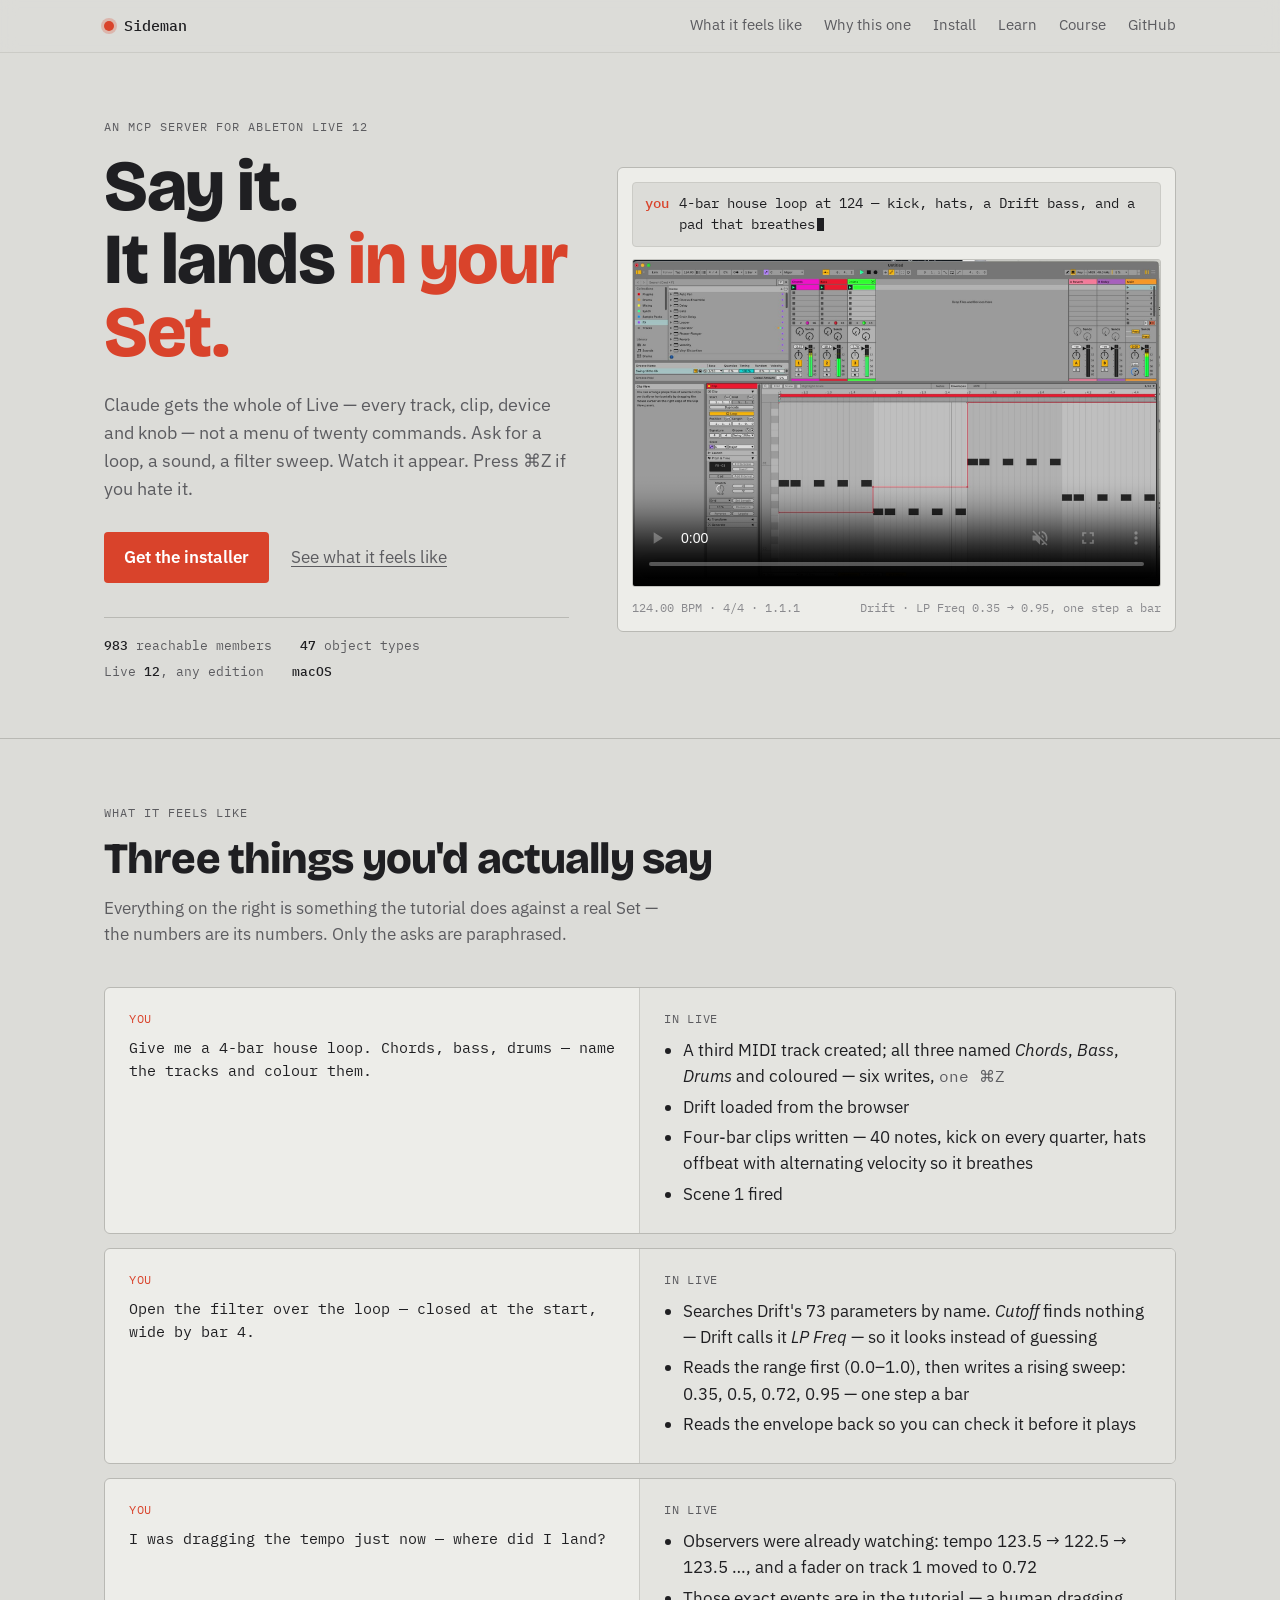
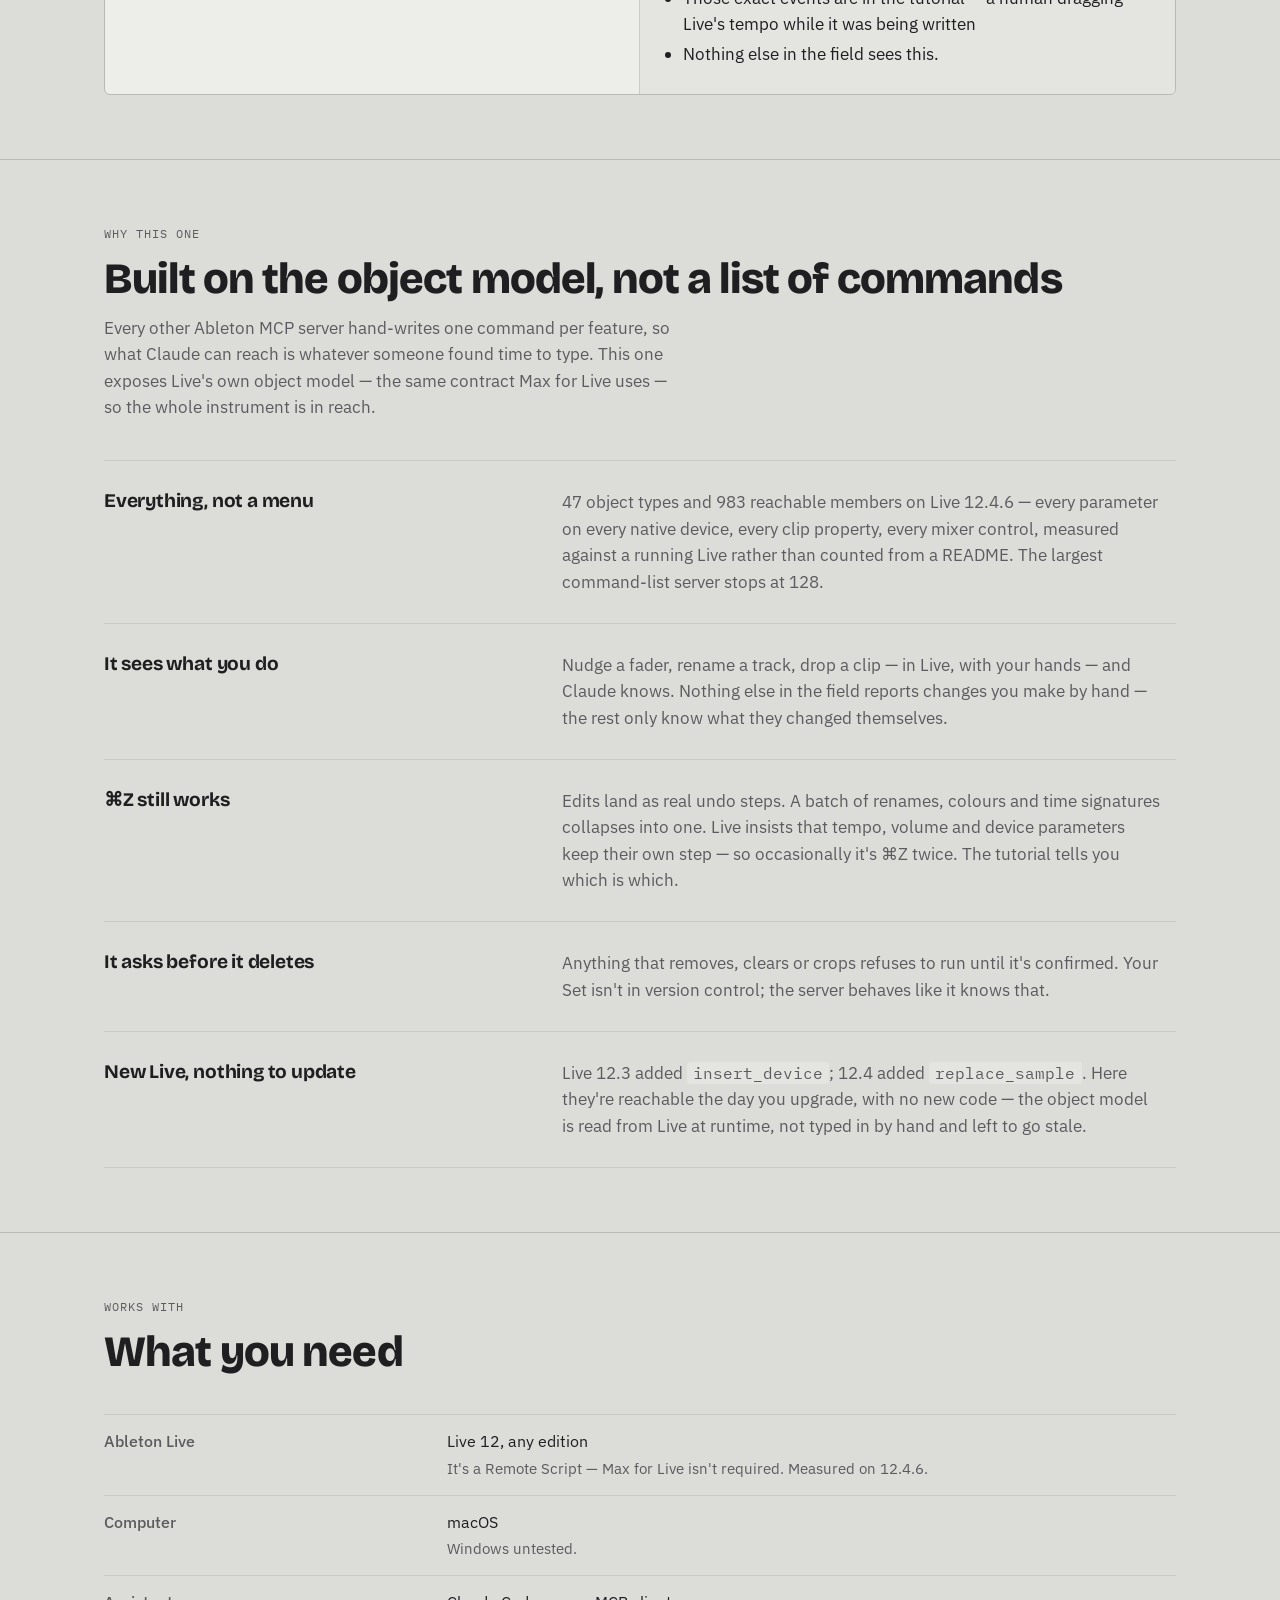
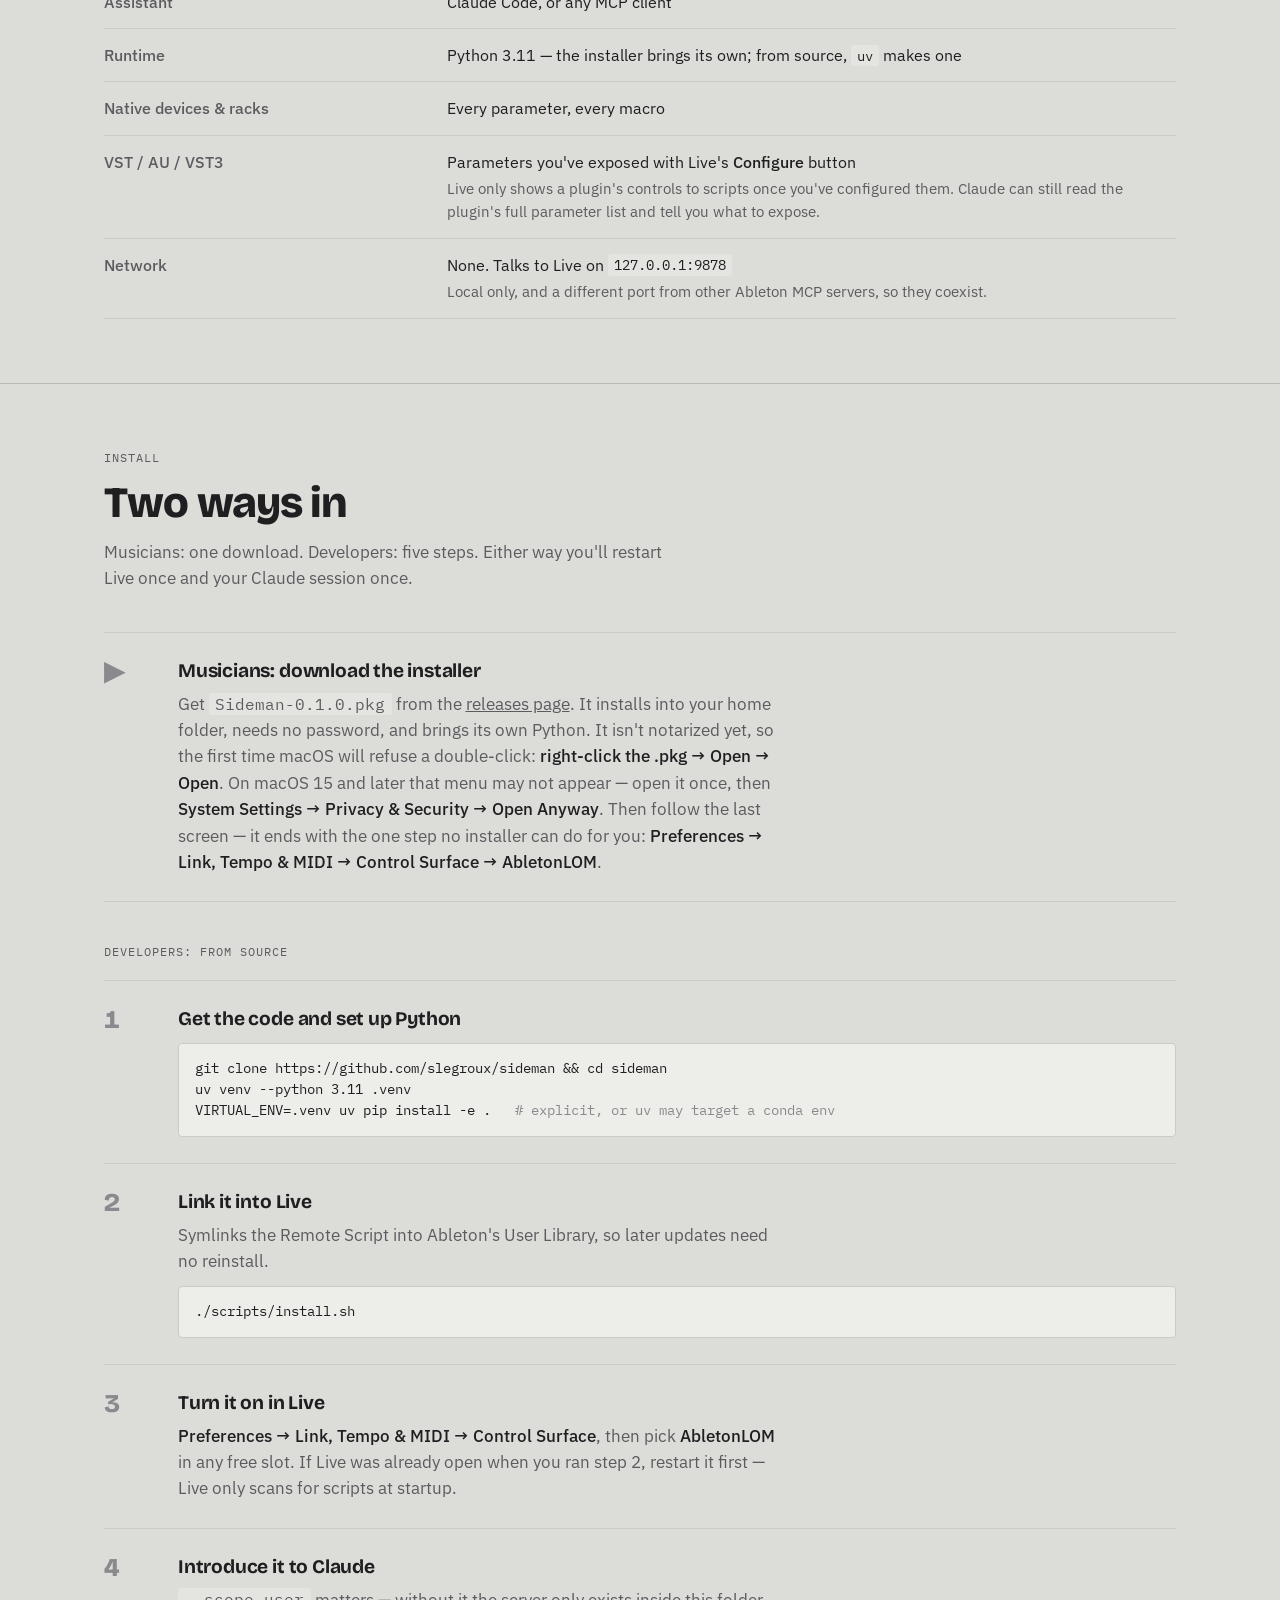
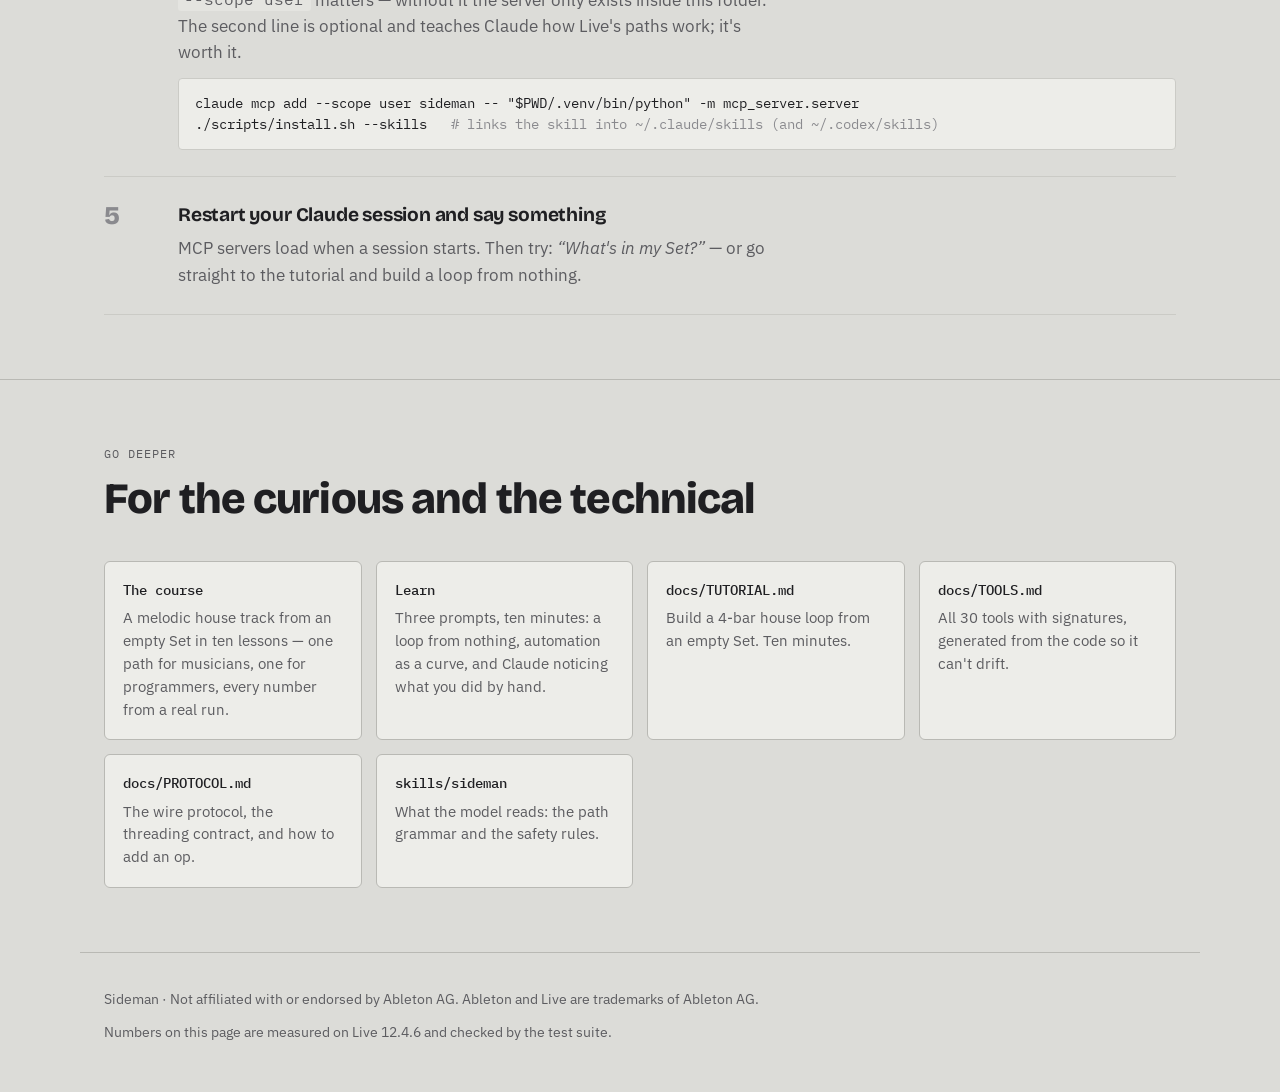
==== site/index.html @ 9e98b880 "Re-baseline the census on Live 12.4.6: 983 members, up from 922 Live 12.3 and 12.4 added 61 members " ====
<!doctype html>
<html lang="en">
<head>
<meta charset="utf-8">
<meta name="viewport" content="width=device-width, initial-scale=1, viewport-fit=cover">
<title>Sideman</title>
<meta name="description" content="An MCP server that gives Claude the whole of Ableton Live 12 — every track, clip, device and parameter — so you can build, tweak and undo by talking.">
<link rel="preconnect" href="https://fonts.googleapis.com">
<link rel="preconnect" href="https://fonts.gstatic.com" crossorigin>
<link rel="stylesheet" href="https://fonts.googleapis.com/css2?family=Bricolage+Grotesque:opsz,wght@12..96,500;12..96,700;12..96,800&family=IBM+Plex+Sans:wght@400;500;600&family=IBM+Plex+Mono:wght@400;500&display=swap">
<style>
  /* ---------- tokens: light (Live 12 default) ---------- */
  :root {
    color-scheme: light;
    --ground: #DCDCD8;
    --panel: #EDEDE9;
    --panel-2: #E4E4E0;
    --ink: #1F1F22;
    --ink-2: #5C5C60;
    --ink-3: #8A8A8E;
    --rule: #B9B9B4;
    --rule-soft: #CBCBC6;
    --accent: #D9432B;
    --accent-ink: #FFFFFF;
    --slot: #D3D3CF;
    --slot-edge: #C3C3BE;
    --clip-ink: #1F1F22;
    --c-coral: #F27059;
    --c-amber: #F2B134;
    --c-lime: #A9D041;
    --c-mint: #4FC9A6;
    --c-sky: #5BA8E0;
    --c-lav: #9A8CF0;
    --focus: #1F1F22;
    --display: "Bricolage Grotesque", "Helvetica Neue", Arial, sans-serif;
    --body: "IBM Plex Sans", "Helvetica Neue", Arial, sans-serif;
    --mono: "IBM Plex Mono", ui-monospace, SFMono-Regular, Menlo, monospace;
  }
  /* ---------- tokens: dark (classic Live) ---------- */
  @media (prefers-color-scheme: dark) {
    :root:not([data-theme="light"]) {
      color-scheme: dark;
      --ground: #2B2B2E;
      --panel: #353538;
      --panel-2: #3C3C40;
      --ink: #E8E8E4;
      --ink-2: #A5A5A0;
      --ink-3: #7C7C78;
      --rule: #4A4A4E;
      --rule-soft: #414145;
      --accent: #FF6B52;
      --accent-ink: #1F1F22;
      --slot: #3E3E42;
      --slot-edge: #4A4A4E;
      --focus: #E8E8E4;
    }
  }
  :root[data-theme="dark"] {
    color-scheme: dark;
    --ground: #2B2B2E;
    --panel: #353538;
    --panel-2: #3C3C40;
    --ink: #E8E8E4;
    --ink-2: #A5A5A0;
    --ink-3: #7C7C78;
    --rule: #4A4A4E;
    --rule-soft: #414145;
    --accent: #FF6B52;
    --accent-ink: #1F1F22;
    --slot: #3E3E42;
    --slot-edge: #4A4A4E;
    --focus: #E8E8E4;
  }

  /* ---------- base ---------- */
  * { box-sizing: border-box; }
  html { height: 100%; }
  body {
    margin: 0;
    background: var(--ground);
    color: var(--ink);
    font-family: var(--body);
    font-size: 17px;
    line-height: 1.55;
    -webkit-font-smoothing: antialiased;
  }
  a { color: inherit; }
  a:focus-visible, button:focus-visible {
    outline: 2px solid var(--focus);
    outline-offset: 3px;
  }
  h1, h2, h3 {
    font-family: var(--display);
    font-weight: 800;
    letter-spacing: -0.02em;
    line-height: 1.02;
    margin: 0;
    text-wrap: balance;
  }
  h2 { font-size: clamp(1.9rem, 3.4vw, 2.7rem); }
  h3 { font-size: 1.2rem; font-weight: 700; letter-spacing: -0.01em; line-height: 1.25; }
  p { margin: 0; }
  code, kbd, .mono { font-family: var(--mono); font-size: 0.92em; }
  code.inline {
    background: var(--panel-2);
    padding: 0.08em 0.4em;
    border-radius: 3px;
  }
  .wrap { max-width: 1120px; margin: 0 auto; padding-inline: 24px; }
  .eyebrow {
    font-family: var(--mono);
    font-size: 0.78rem;
    letter-spacing: 0.08em;
    text-transform: uppercase;
    color: var(--ink-2);
  }
  .measure { max-width: 62ch; }

  /* ---------- top bar ---------- */
  .top {
    position: sticky;
    top: env(safe-area-inset-top, 0px);
    z-index: 10;
    background: color-mix(in srgb, var(--ground) 92%, transparent);
    backdrop-filter: blur(8px);
    border-bottom: 1px solid var(--rule-soft);
  }
  .top .wrap {
    display: flex;
    align-items: center;
    justify-content: space-between;
    gap: 16px;
    padding-block: 14px;
  }
  .wordmark {
    font-family: var(--mono);
    font-weight: 500;
    font-size: 0.95rem;
    text-decoration: none;
    display: inline-flex;
    align-items: center;
    gap: 10px;
  }
  .wordmark .dot {
    width: 10px; height: 10px; border-radius: 50%;
    background: var(--accent);
    box-shadow: 0 0 0 3px color-mix(in srgb, var(--accent) 25%, transparent);
  }
  nav.links { display: flex; gap: 22px; flex-wrap: wrap; }
  nav.links a {
    font-size: 0.92rem;
    text-decoration: none;
    color: var(--ink-2);
  }
  nav.links a:hover { color: var(--ink); }

  /* ---------- hero ---------- */
  .hero .wrap {
    display: grid;
    grid-template-columns: minmax(0, 5fr) minmax(0, 6fr);
    gap: 48px;
    align-items: center;
    padding-block: 64px 56px;
  }
  .hero h1 {
    font-size: clamp(2.6rem, 5.6vw, 4.6rem);
    margin-top: 14px;
  }
  .hero h1 em {
    font-style: normal;
    color: var(--accent);
  }
  .lede {
    margin-top: 22px;
    font-size: 1.12rem;
    color: var(--ink-2);
    max-width: 44ch;
  }
  .cta {
    display: flex; flex-wrap: wrap; align-items: center;
    gap: 14px 22px;
    margin-top: 30px;
  }
  .btn {
    display: inline-block;
    background: var(--accent);
    color: var(--accent-ink);
    text-decoration: none;
    font-weight: 600;
    padding: 12px 20px;
    border-radius: 4px;
  }
  .btn:hover { filter: brightness(0.95); }
  .quiet { text-decoration: underline; text-underline-offset: 3px; color: var(--ink-2); }
  .quiet:hover { color: var(--ink); }
  .facts {
    display: flex; flex-wrap: wrap;
    gap: 6px 28px;
    margin: 34px 0 0;
    padding-top: 18px;
    border-top: 1px solid var(--rule);
    font-family: var(--mono);
    font-size: 0.82rem;
    color: var(--ink-2);
    font-variant-numeric: tabular-nums;
  }
  .facts b { color: var(--ink); font-weight: 500; }

  /* ---------- session grid ---------- */
  .set {
    background: var(--panel);
    border: 1px solid var(--rule);
    border-radius: 6px;
    padding: 14px;
    max-width: 100%;
  }
  .prompt {
    display: flex; align-items: baseline; gap: 10px;
    font-family: var(--mono);
    font-size: 0.86rem;
    padding: 10px 12px;
    background: var(--ground);
    border: 1px solid var(--rule-soft);
    border-radius: 4px;
    margin-bottom: 12px;
  }
  .prompt .who { color: var(--accent); font-weight: 500; flex: none; }
  .prompt .caret {
    display: inline-block; width: 7px; height: 1em;
    background: var(--ink);
    vertical-align: -0.15em;
    margin-left: 2px;
    animation: blink 1.1s steps(1) infinite;
  }
  .grid {
    display: grid;
    grid-template-columns: repeat(5, minmax(0, 1fr)) 34px;
    gap: 5px;
  }
  /* the demo recording sits where the grid did; .grid stays for the CSS above */
  .set .demo {
    display: block;
    width: 100%;
    height: auto;
    border-radius: 3px;
    background: var(--slot);
    border: 1px solid var(--slot-edge);
  }
  .th, .scene {
    font-family: var(--mono);
    font-size: 0.7rem;
    color: var(--ink-2);
    white-space: nowrap;
    overflow: hidden;
    text-overflow: ellipsis;
  }
  .th {
    padding: 6px 7px;
    background: var(--panel-2);
    border-radius: 3px;
    border-bottom: 3px solid var(--slot-edge);
  }
  .th.on { border-bottom-color: var(--c); }
  .scene {
    display: flex; align-items: center; justify-content: center;
    background: var(--panel-2);
    border-radius: 3px;
  }
  .slot {
    height: 34px;
    background: var(--slot);
    border: 1px solid var(--slot-edge);
    border-radius: 3px;
    position: relative;
  }
  .clip {
    height: 34px;
    background: var(--c);
    color: var(--clip-ink);
    border-radius: 3px;
    padding: 0 7px 0 22px;
    display: flex; align-items: center;
    font-family: var(--mono);
    font-size: 0.7rem;
    font-weight: 500;
    white-space: nowrap; overflow: hidden; text-overflow: ellipsis;
    position: relative;
    opacity: 0.35;
    transform: scale(0.96);
    animation: land 0.5s cubic-bezier(.2,.8,.2,1) forwards;
    animation-delay: var(--d, 0s);
  }
  .clip::before {
    content: "";
    position: absolute; left: 7px; top: 50%;
    width: 0; height: 0;
    border-left: 8px solid var(--clip-ink);
    border-top: 5px solid transparent;
    border-bottom: 5px solid transparent;
    transform: translateY(-50%);
    opacity: 0.8;
  }
  .clip.playing::before {
    border: 0; width: 8px; height: 8px;
    background: var(--clip-ink);
    animation: pulse 1s ease-in-out infinite;
  }
  .set .legend {
    margin-top: 12px;
    font-family: var(--mono);
    font-size: 0.72rem;
    color: var(--ink-3);
    display: flex; justify-content: space-between; gap: 12px; flex-wrap: wrap;
    font-variant-numeric: tabular-nums;
  }
  @keyframes land { to { opacity: 1; transform: none; } }
  @keyframes blink { 50% { opacity: 0; } }
  @keyframes pulse { 50% { opacity: 0.35; } }

  /* ---------- sections ---------- */
  section.band { border-top: 1px solid var(--rule); }
  section.band .wrap { padding-block: 64px; }
  .head { display: grid; gap: 14px; margin-bottom: 40px; }
  .head p { color: var(--ink-2); max-width: 58ch; }

  /* exchanges */
  .exchanges { display: grid; gap: 14px; }
  .xch {
    display: grid;
    grid-template-columns: minmax(0, 1fr) minmax(0, 1fr);
    gap: 0;
    background: var(--panel);
    border: 1px solid var(--rule);
    border-radius: 6px;
    overflow: hidden;
  }
  .xch .say {
    padding: 22px 24px;
    font-family: var(--mono);
    font-size: 0.95rem;
    line-height: 1.5;
    border-right: 1px solid var(--rule-soft);
  }
  .xch .say .who { color: var(--accent); display: block; font-size: 0.75rem; letter-spacing: 0.06em; text-transform: uppercase; margin-bottom: 8px; }
  .xch .did { padding: 22px 24px; background: var(--panel-2); }
  .xch .did .who { display: block; font-family: var(--mono); font-size: 0.75rem; letter-spacing: 0.06em; text-transform: uppercase; color: var(--ink-2); margin-bottom: 8px; }
  .xch ul { margin: 0; padding-left: 1.1em; color: var(--ink); }
  .xch li { margin: 4px 0; }
  .xch li code { color: var(--ink-2); }

  /* reasons: a ruled list, not cards */
  .reasons { display: grid; }
  .reason {
    display: grid;
    grid-template-columns: minmax(0, 2fr) minmax(0, 3fr);
    gap: 24px 48px;
    padding-block: 28px;
    border-top: 1px solid var(--rule-soft);
  }
  .reason:last-child { border-bottom: 1px solid var(--rule-soft); }
  .reason p { color: var(--ink-2); max-width: 60ch; }
  .reason p + p { margin-top: 10px; }
  .reason .n { font-family: var(--mono); font-size: 0.78rem; color: var(--ink-3); margin-bottom: 8px; display: block; }

  /* spec table */
  .spec {
    width: 100%;
    border-collapse: collapse;
    font-size: 0.98rem;
  }
  .spec th, .spec td {
    text-align: left;
    vertical-align: top;
    padding: 14px 0;
    border-top: 1px solid var(--rule-soft);
  }
  .spec tr:last-child th, .spec tr:last-child td { border-bottom: 1px solid var(--rule-soft); }
  .spec th { font-weight: 500; color: var(--ink-2); width: 32%; padding-right: 24px; }
  .spec td .note { display: block; color: var(--ink-2); font-size: 0.92rem; margin-top: 4px; }

  /* install steps */
  .steps { display: grid; gap: 0; counter-reset: step; }
  .step {
    display: grid;
    grid-template-columns: 56px minmax(0, 1fr);
    gap: 18px;
    padding-block: 26px;
    border-top: 1px solid var(--rule-soft);
  }
  .step:last-child { border-bottom: 1px solid var(--rule-soft); }
  .step .num {
    font-family: var(--display);
    font-weight: 800;
    font-size: 1.6rem;
    line-height: 1;
    color: var(--ink-3);
    font-variant-numeric: tabular-nums;
  }
  .step h3 { margin-bottom: 8px; }
  .step p { color: var(--ink-2); max-width: 60ch; }
  pre {
    margin: 12px 0 0;
    padding: 14px 16px;
    background: var(--panel);
    border: 1px solid var(--rule-soft);
    border-radius: 4px;
    font-family: var(--mono);
    font-size: 0.86rem;
    line-height: 1.55;
    overflow-x: auto;
    color: var(--ink);
  }
  pre .c { color: var(--ink-3); }
  .ui { color: var(--ink); font-weight: 500; }

  /* docs strip */
  .docs { display: grid; grid-template-columns: repeat(4, minmax(0, 1fr)); gap: 14px; }
  .doc {
    display: block;
    text-decoration: none;
    padding: 18px;
    background: var(--panel);
    border: 1px solid var(--rule);
    border-radius: 6px;
  }
  .doc:hover { border-color: var(--ink-3); }
  .doc .t { font-family: var(--mono); font-size: 0.85rem; font-weight: 500; display: block; margin-bottom: 6px; }
  .doc .s { color: var(--ink-2); font-size: 0.92rem; display: block; }

  footer .wrap {
    padding-block: 36px 48px;
    border-top: 1px solid var(--rule);
    display: flex; flex-wrap: wrap; justify-content: space-between; gap: 12px 24px;
    font-size: 0.86rem; color: var(--ink-2);
  }

  /* ---------- responsive ---------- */
  @media (max-width: 880px) {
    .hero .wrap { grid-template-columns: 1fr; gap: 36px; padding-block: 44px 40px; }
    .xch { grid-template-columns: 1fr; }
    .xch .say { border-right: 0; border-bottom: 1px solid var(--rule-soft); }
    .reason { grid-template-columns: 1fr; gap: 10px; }
    .docs { grid-template-columns: repeat(2, minmax(0, 1fr)); }
  }
  @media (max-width: 520px) {
    body { font-size: 16px; }
    .wrap { padding-inline: 16px; }
    .grid { grid-template-columns: repeat(5, minmax(0, 1fr)) 26px; gap: 4px; }
    .th, .clip, .scene { font-size: 0.62rem; }
    .clip { padding-left: 18px; }
    .clip::before { left: 5px; }
    .spec th { width: 40%; }
    .step { grid-template-columns: 40px minmax(0, 1fr); gap: 12px; }
    .docs { grid-template-columns: 1fr; }
  }
  @media (prefers-reduced-motion: reduce) {
    .clip { animation: none; opacity: 1; transform: none; }
    .prompt .caret, .clip.playing::before { animation: none; }
  }
</style>
</head>
<body>

<header class="top">
  <div class="wrap">
    <a class="wordmark" href="#"><span class="dot" aria-hidden="true"></span>Sideman</a>
    <nav class="links" aria-label="Sections">
      <a href="#feel">What it feels like</a>
      <a href="#why">Why this one</a>
      <a href="#install">Install</a>
      <a href="learn/">Learn</a>
      <a href="https://sideman-course.sideman-course.workers.dev/">Course</a>
      <a href="https://github.com/slegroux/sideman">GitHub</a>
    </nav>
  </div>
</header>

<main>

<section class="hero">
  <div class="wrap">
    <div>
      <p class="eyebrow">An MCP server for Ableton Live 12</p>
      <h1>Say it.<br>It lands <em>in your Set.</em></h1>
      <p class="lede">Claude gets the whole of Live — every track, clip, device and knob — not a menu of twenty commands. Ask for a loop, a sound, a filter sweep. Watch it appear. Press ⌘Z if you hate it.</p>
      <div class="cta">
        <a class="btn" href="#install">Get the installer</a>
        <a class="quiet" href="#feel">See what it feels like</a>
      </div>
      <dl class="facts">
        <div><b>983</b> reachable members</div>
        <div><b>47</b> object types</div>
        <div>Live <b>12</b>, any edition</div>
        <div><b>macOS</b></div>
      </dl>
    </div>

    <div class="set" aria-label="Example: a Session View grid being filled in from a prompt">
      <div class="prompt">
        <span class="who">you</span>
        <span>4-bar house loop at 124 — kick, hats, a Drift bass, and a pad that breathes<span class="caret" aria-hidden="true"></span></span>
      </div>
      <video class="demo" controls muted playsinline preload="metadata"
             poster="demo-poster.jpg"
             aria-label="Screen recording: Sideman building a 4-bar loop, writing a filter sweep, and reporting a fader move">
        <source src="demo.mp4" type="video/mp4">
      </video>
      <div class="legend">
        <span>124.00 BPM · 4/4 · 1.1.1</span>
        <span>Drift · LP Freq 0.35 → 0.95, one step a bar</span>
      </div>
    </div>
  </div>
</section>

<section class="band" id="feel">
  <div class="wrap">
    <div class="head">
      <p class="eyebrow">What it feels like</p>
      <h2>Three things you'd actually say</h2>
      <p>Everything on the right is something the tutorial does against a real Set — the numbers are its numbers. Only the asks are paraphrased.</p>
    </div>

    <div class="exchanges">
      <article class="xch">
        <div class="say"><span class="who">you</span>Give me a 4-bar house loop. Chords, bass, drums — name the tracks and colour them.</div>
        <div class="did"><span class="who">in Live</span>
          <ul>
            <li>A third MIDI track created; all three named <em>Chords</em>, <em>Bass</em>, <em>Drums</em> and coloured — six writes, <code>one ⌘Z</code></li>
            <li>Drift loaded from the browser</li>
            <li>Four-bar clips written — 40 notes, kick on every quarter, hats offbeat with alternating velocity so it breathes</li>
            <li>Scene 1 fired</li>
          </ul>
        </div>
      </article>

      <article class="xch">
        <div class="say"><span class="who">you</span>Open the filter over the loop — closed at the start, wide by bar 4.</div>
        <div class="did"><span class="who">in Live</span>
          <ul>
            <li>Searches Drift's 73 parameters by name. <em>Cutoff</em> finds nothing — Drift calls it <em>LP Freq</em> — so it looks instead of guessing</li>
            <li>Reads the range first (0.0–1.0), then writes a rising sweep: 0.35, 0.5, 0.72, 0.95 — one step a bar</li>
            <li>Reads the envelope back so you can check it before it plays</li>
          </ul>
        </div>
      </article>

      <article class="xch">
        <div class="say"><span class="who">you</span>I was dragging the tempo just now — where did I land?</div>
        <div class="did"><span class="who">in Live</span>
          <ul>
            <li>Observers were already watching: tempo 123.5 → 122.5 → 123.5 …, and a fader on track 1 moved to 0.72</li>
            <li>Those exact events are in the tutorial — a human dragging Live's tempo while it was being written</li>
            <li>Nothing else in the field sees this.</li>
          </ul>
        </div>
      </article>
    </div>
  </div>
</section>

<section class="band" id="why">
  <div class="wrap">
    <div class="head">
      <p class="eyebrow">Why this one</p>
      <h2>Built on the object model, not a list of commands</h2>
      <p>Every other Ableton MCP server hand-writes one command per feature, so what Claude can reach is whatever someone found time to type. This one exposes Live's own object model — the same contract Max for Live uses — so the whole instrument is in reach.</p>
    </div>

    <div class="reasons">
      <div class="reason">
        <h3>Everything, not a menu</h3>
        <div>
          <p>47 object types and 983 reachable members on Live 12.4.6 — every parameter on every native device, every clip property, every mixer control, measured against a running Live rather than counted from a README. The largest command-list server stops at 128.</p>
        </div>
      </div>
      <div class="reason">
        <h3>It sees what you do</h3>
        <div>
          <p>Nudge a fader, rename a track, drop a clip — in Live, with your hands — and Claude knows. Nothing else in the field reports changes you make by hand — the rest only know what they changed themselves.</p>
        </div>
      </div>
      <div class="reason">
        <h3>⌘Z still works</h3>
        <div>
          <p>Edits land as real undo steps. A batch of renames, colours and time signatures collapses into one. Live insists that tempo, volume and device parameters keep their own step — so occasionally it's ⌘Z twice. The tutorial tells you which is which.</p>
        </div>
      </div>
      <div class="reason">
        <h3>It asks before it deletes</h3>
        <div>
          <p>Anything that removes, clears or crops refuses to run until it's confirmed. Your Set isn't in version control; the server behaves like it knows that.</p>
        </div>
      </div>
      <div class="reason">
        <h3>New Live, nothing to update</h3>
        <div>
          <p>Live 12.3 added <code class="inline">insert_device</code>; 12.4 added <code class="inline">replace_sample</code>. Here they're reachable the day you upgrade, with no new code — the object model is read from Live at runtime, not typed in by hand and left to go stale.</p>
        </div>
      </div>
    </div>
  </div>
</section>

<section class="band" id="fits">
  <div class="wrap">
    <div class="head">
      <p class="eyebrow">Works with</p>
      <h2>What you need</h2>
    </div>
    <table class="spec">
      <tr><th>Ableton Live</th><td>Live 12, any edition<span class="note">It's a Remote Script — Max for Live isn't required. Measured on 12.4.6.</span></td></tr>
      <tr><th>Computer</th><td>macOS<span class="note">Windows untested.</span></td></tr>
      <tr><th>Assistant</th><td>Claude Code, or any MCP client</td></tr>
      <tr><th>Runtime</th><td>Python 3.11 — the installer brings its own; from source, <code class="inline">uv</code> makes one</td></tr>
      <tr><th>Native devices &amp; racks</th><td>Every parameter, every macro</td></tr>
      <tr><th>VST / AU / VST3</th><td>Parameters you've exposed with Live's <span class="ui">Configure</span> button<span class="note">Live only shows a plugin's controls to scripts once you've configured them. Claude can still read the plugin's full parameter list and tell you what to expose.</span></td></tr>
      <tr><th>Network</th><td>None. Talks to Live on <code class="inline">127.0.0.1:9878</code><span class="note">Local only, and a different port from other Ableton MCP servers, so they coexist.</span></td></tr>
    </table>
  </div>
</section>

<section class="band" id="install">
  <div class="wrap">
    <div class="head">
      <p class="eyebrow">Install</p>
      <h2>Two ways in</h2>
      <p>Musicians: one download. Developers: five steps. Either way you'll restart Live once and your Claude session once.</p>
    </div>

    <div class="steps" style="margin-bottom: 40px">
      <div class="step">
        <div class="num">&#9654;</div>
        <div>
          <h3>Musicians: download the installer</h3>
          <p>Get <code class="inline">Sideman-0.1.0.pkg</code> from the <a href="https://github.com/slegroux/sideman/releases">releases page</a>. It installs into your home folder, needs no password, and brings its own Python. It isn't notarized yet, so the first time macOS will refuse a double-click: <span class="ui">right-click the .pkg → Open → Open</span>. On macOS 15 and later that menu may not appear — open it once, then <span class="ui">System Settings → Privacy &amp; Security → Open Anyway</span>. Then follow the last screen — it ends with the one step no installer can do for you: <span class="ui">Preferences → Link, Tempo &amp; MIDI → Control Surface → AbletonLOM</span>.</p>
        </div>
      </div>
    </div>

    <p class="eyebrow" style="margin-bottom: 18px">Developers: from source</p>
    <div class="steps">
      <div class="step">
        <div class="num">1</div>
        <div>
          <h3>Get the code and set up Python</h3>
          <pre>git clone https://github.com/slegroux/sideman &amp;&amp; cd sideman
uv venv --python 3.11 .venv
VIRTUAL_ENV=.venv uv pip install -e .   <span class="c"># explicit, or uv may target a conda env</span></pre>
        </div>
      </div>
      <div class="step">
        <div class="num">2</div>
        <div>
          <h3>Link it into Live</h3>
          <p>Symlinks the Remote Script into Ableton's User Library, so later updates need no reinstall.</p>
          <pre>./scripts/install.sh</pre>
        </div>
      </div>
      <div class="step">
        <div class="num">3</div>
        <div>
          <h3>Turn it on in Live</h3>
          <p><span class="ui">Preferences → Link, Tempo &amp; MIDI → Control Surface</span>, then pick <span class="ui">AbletonLOM</span> in any free slot. If Live was already open when you ran step 2, restart it first — Live only scans for scripts at startup.</p>
        </div>
      </div>
      <div class="step">
        <div class="num">4</div>
        <div>
          <h3>Introduce it to Claude</h3>
          <p><code class="inline">--scope user</code> matters — without it the server only exists inside this folder. The second line is optional and teaches Claude how Live's paths work; it's worth it.</p>
          <pre>claude mcp add --scope user sideman -- "$PWD/.venv/bin/python" -m mcp_server.server
./scripts/install.sh --skills   <span class="c"># links the skill into ~/.claude/skills (and ~/.codex/skills)</span></pre>
        </div>
      </div>
      <div class="step">
        <div class="num">5</div>
        <div>
          <h3>Restart your Claude session and say something</h3>
          <p>MCP servers load when a session starts. Then try: <em>“What's in my Set?”</em> — or go straight to the tutorial and build a loop from nothing.</p>
        </div>
      </div>
    </div>
  </div>
</section>

<section class="band" id="docs">
  <div class="wrap">
    <div class="head">
      <p class="eyebrow">Go deeper</p>
      <h2>For the curious and the technical</h2>
    </div>
    <div class="docs">
      <a class="doc" href="https://sideman-course.sideman-course.workers.dev/">
        <span class="t">The course</span>
        <span class="s">A melodic house track from an empty Set in ten lessons — one path for musicians, one for programmers, every number from a real run.</span>
      </a>
      <a class="doc" href="learn/">
        <span class="t">Learn</span>
        <span class="s">Three prompts, ten minutes: a loop from nothing, automation as a curve, and Claude noticing what you did by hand.</span>
      </a>
      <a class="doc" href="https://github.com/slegroux/sideman/blob/main/docs/TUTORIAL.md">
        <span class="t">docs/TUTORIAL.md</span>
        <span class="s">Build a 4-bar house loop from an empty Set. Ten minutes.</span>
      </a>
      <a class="doc" href="https://github.com/slegroux/sideman/blob/main/docs/TOOLS.md">
        <span class="t">docs/TOOLS.md</span>
        <span class="s">All 30 tools with signatures, generated from the code so it can't drift.</span>
      </a>
      <a class="doc" href="https://github.com/slegroux/sideman/blob/main/docs/PROTOCOL.md">
        <span class="t">docs/PROTOCOL.md</span>
        <span class="s">The wire protocol, the threading contract, and how to add an op.</span>
      </a>
      <a class="doc" href="https://github.com/slegroux/sideman/blob/main/skills/sideman/SKILL.md">
        <span class="t">skills/sideman</span>
        <span class="s">What the model reads: the path grammar and the safety rules.</span>
      </a>
    </div>
  </div>
</section>

</main>

<footer>
  <div class="wrap">
    <span>Sideman · Not affiliated with or endorsed by Ableton AG. Ableton and Live are trademarks of Ableton AG.</span>
    <span>Numbers on this page are measured on Live 12.4.6 and checked by the test suite.</span>
  </div>
</footer>

</body>
</html>
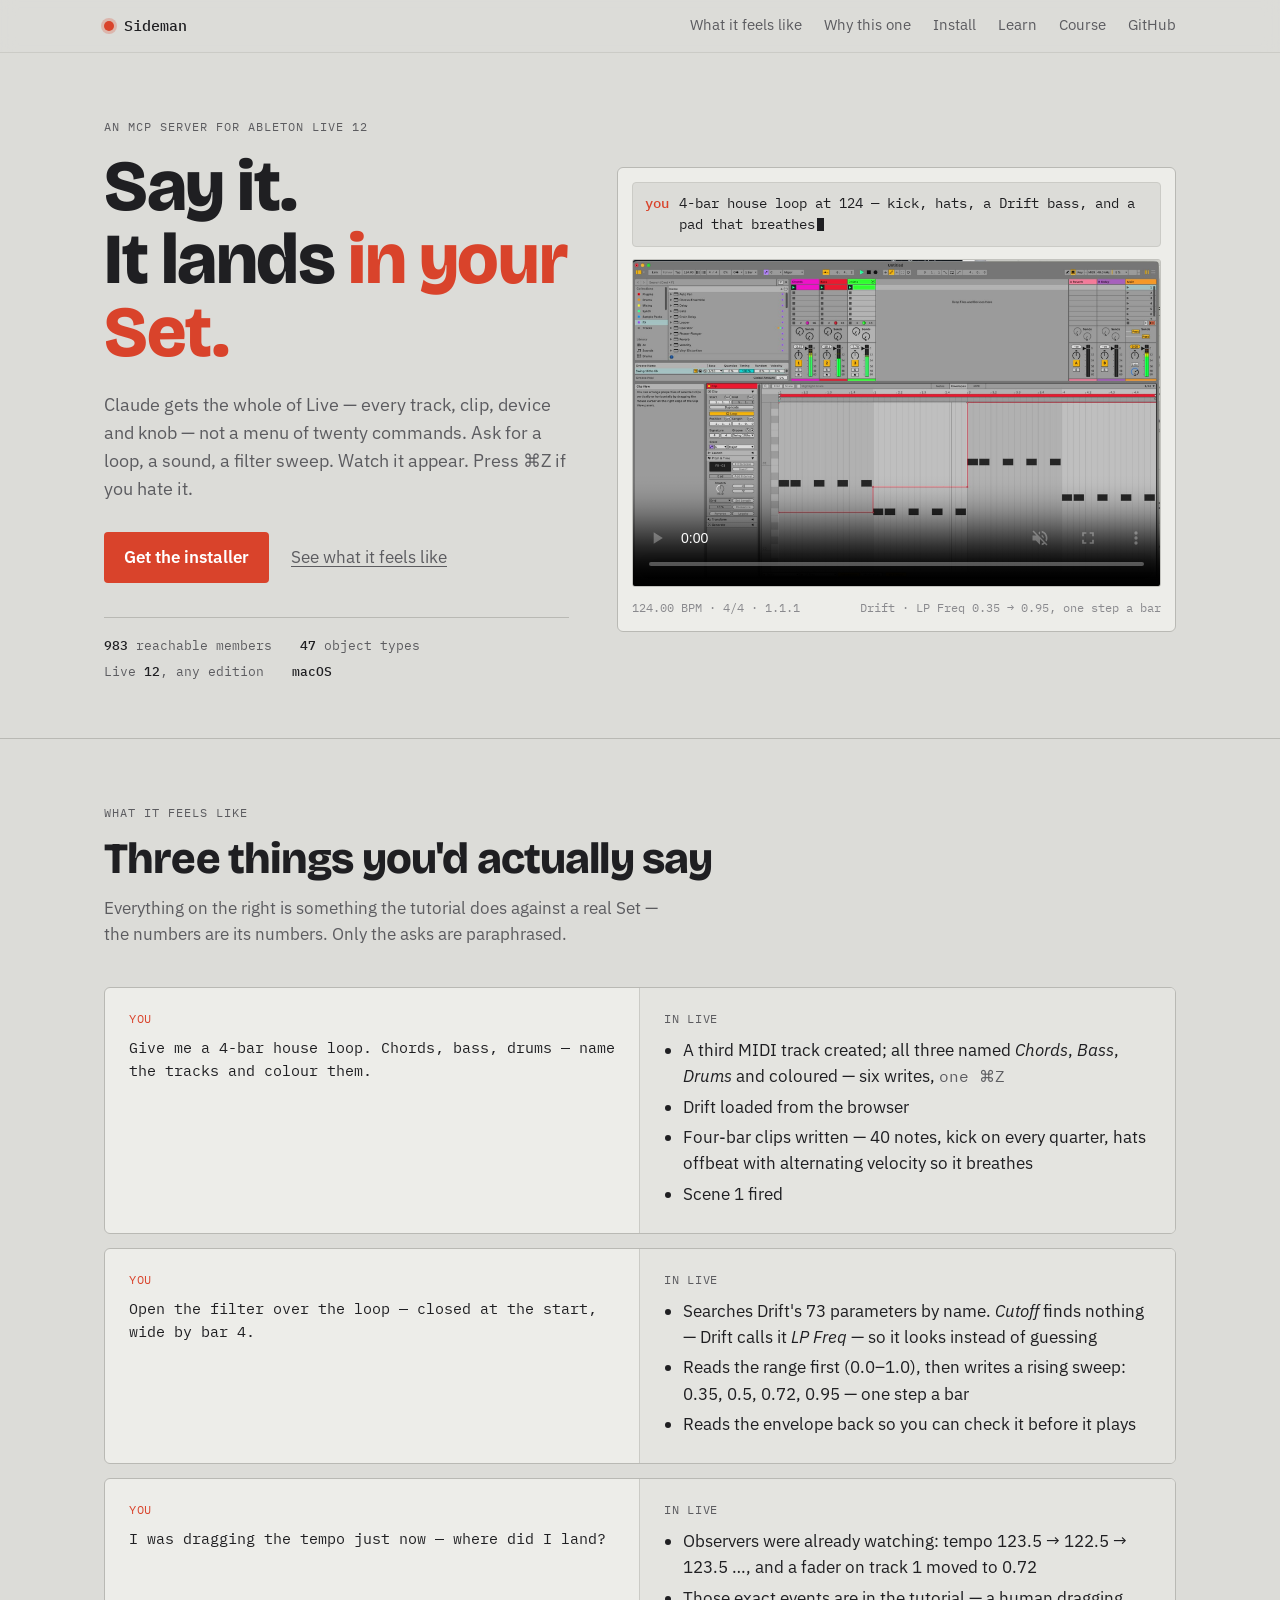
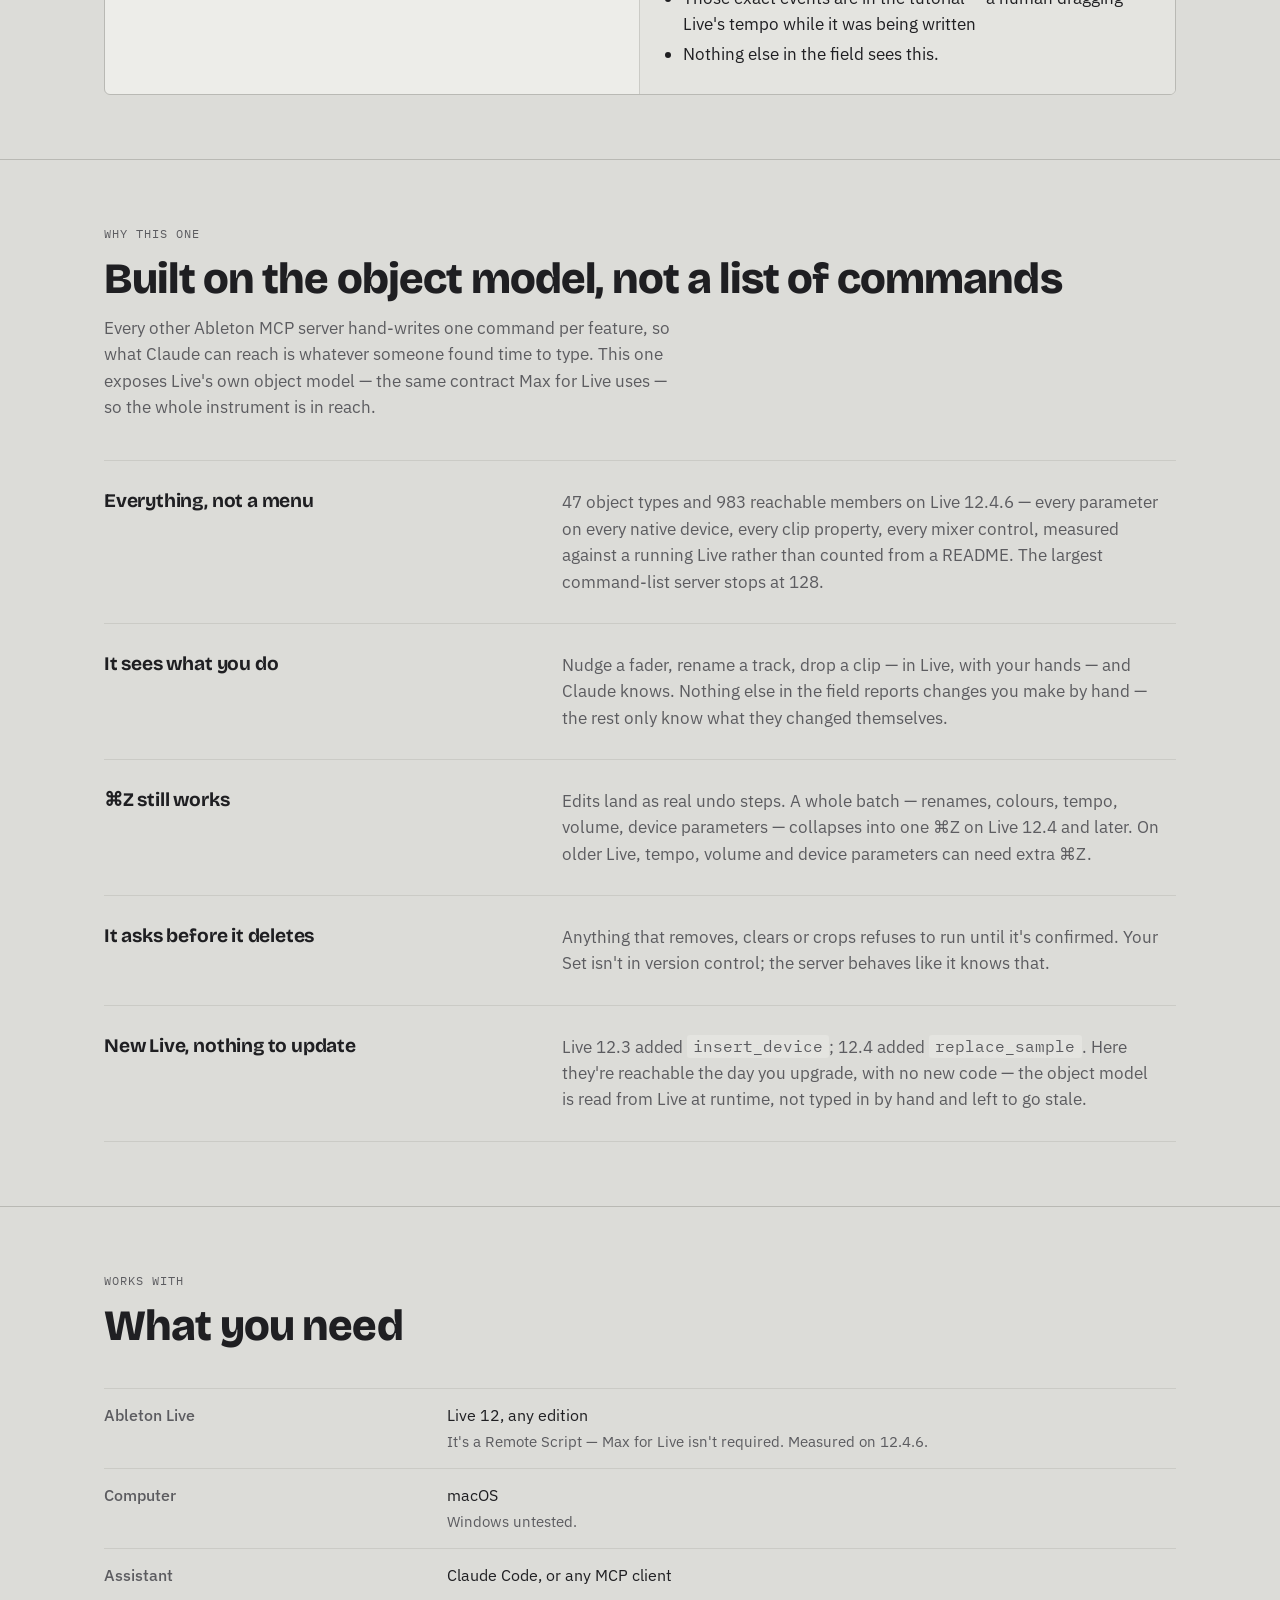
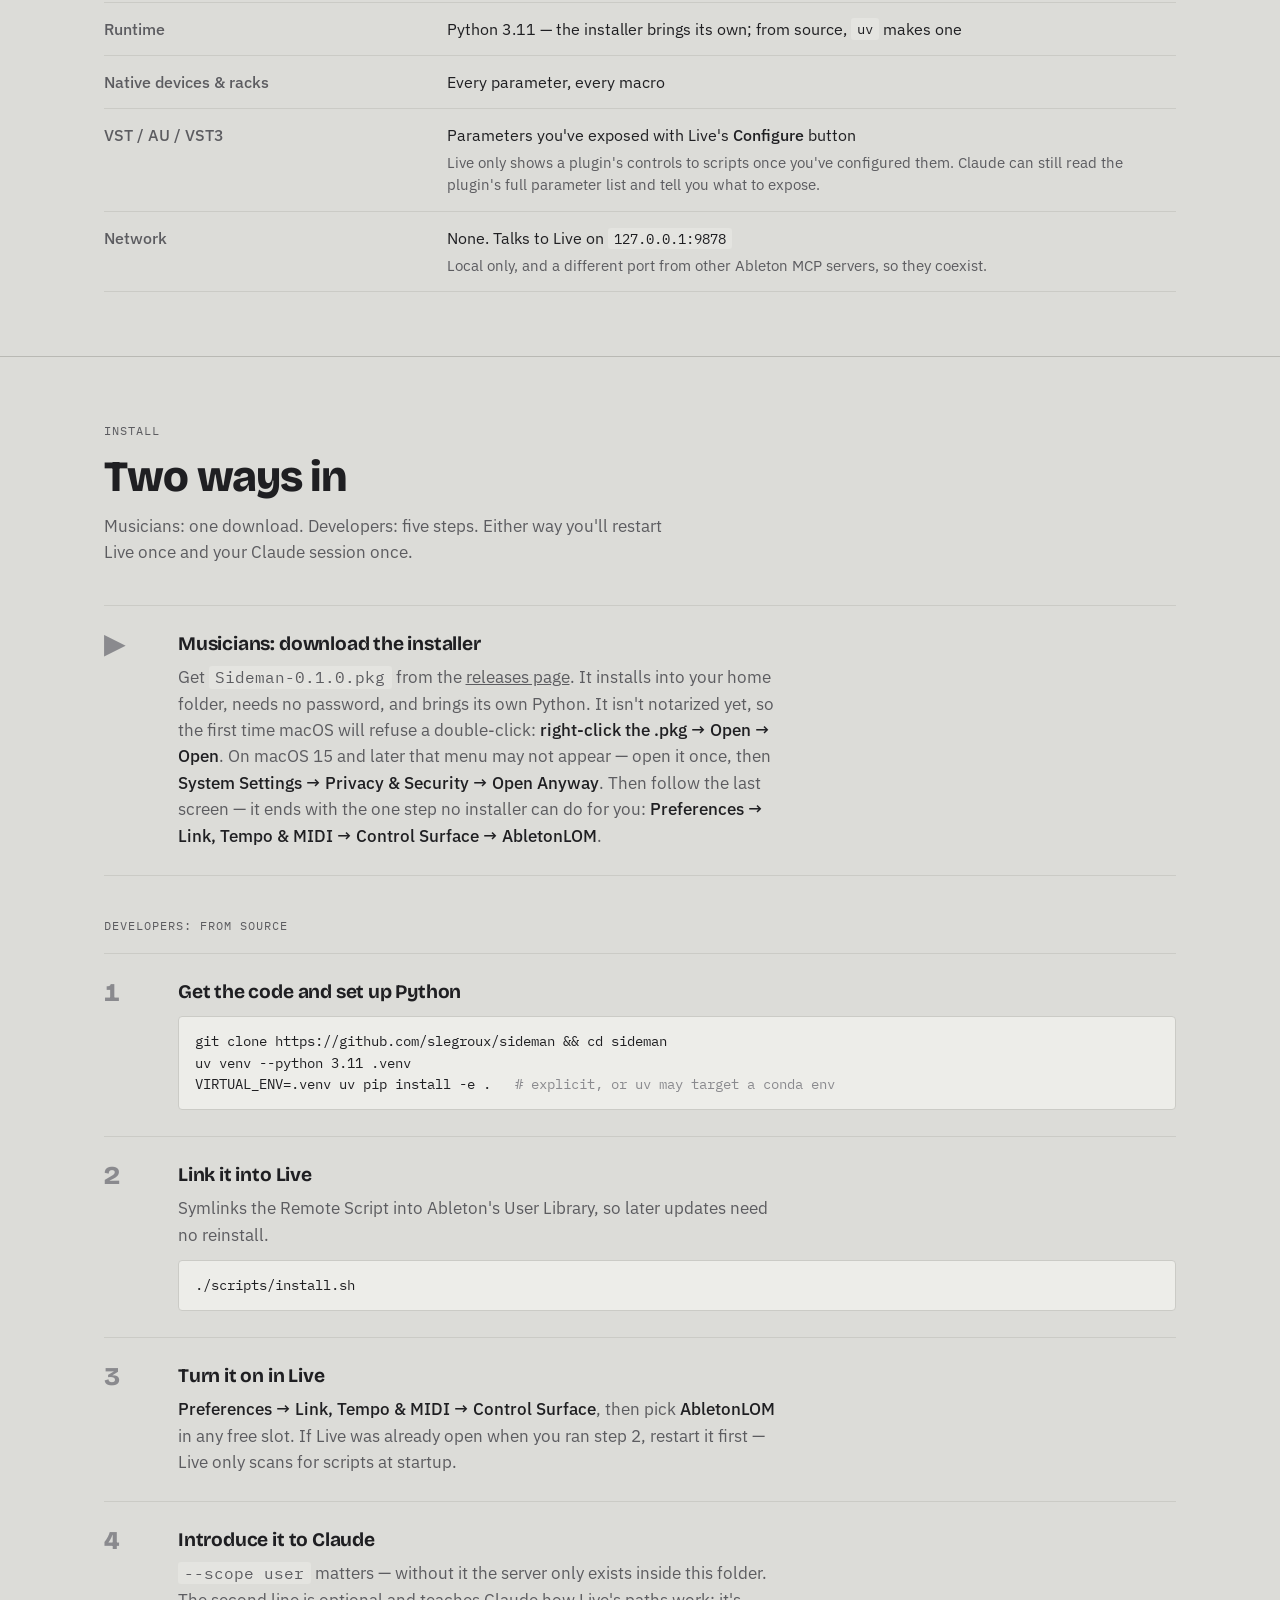
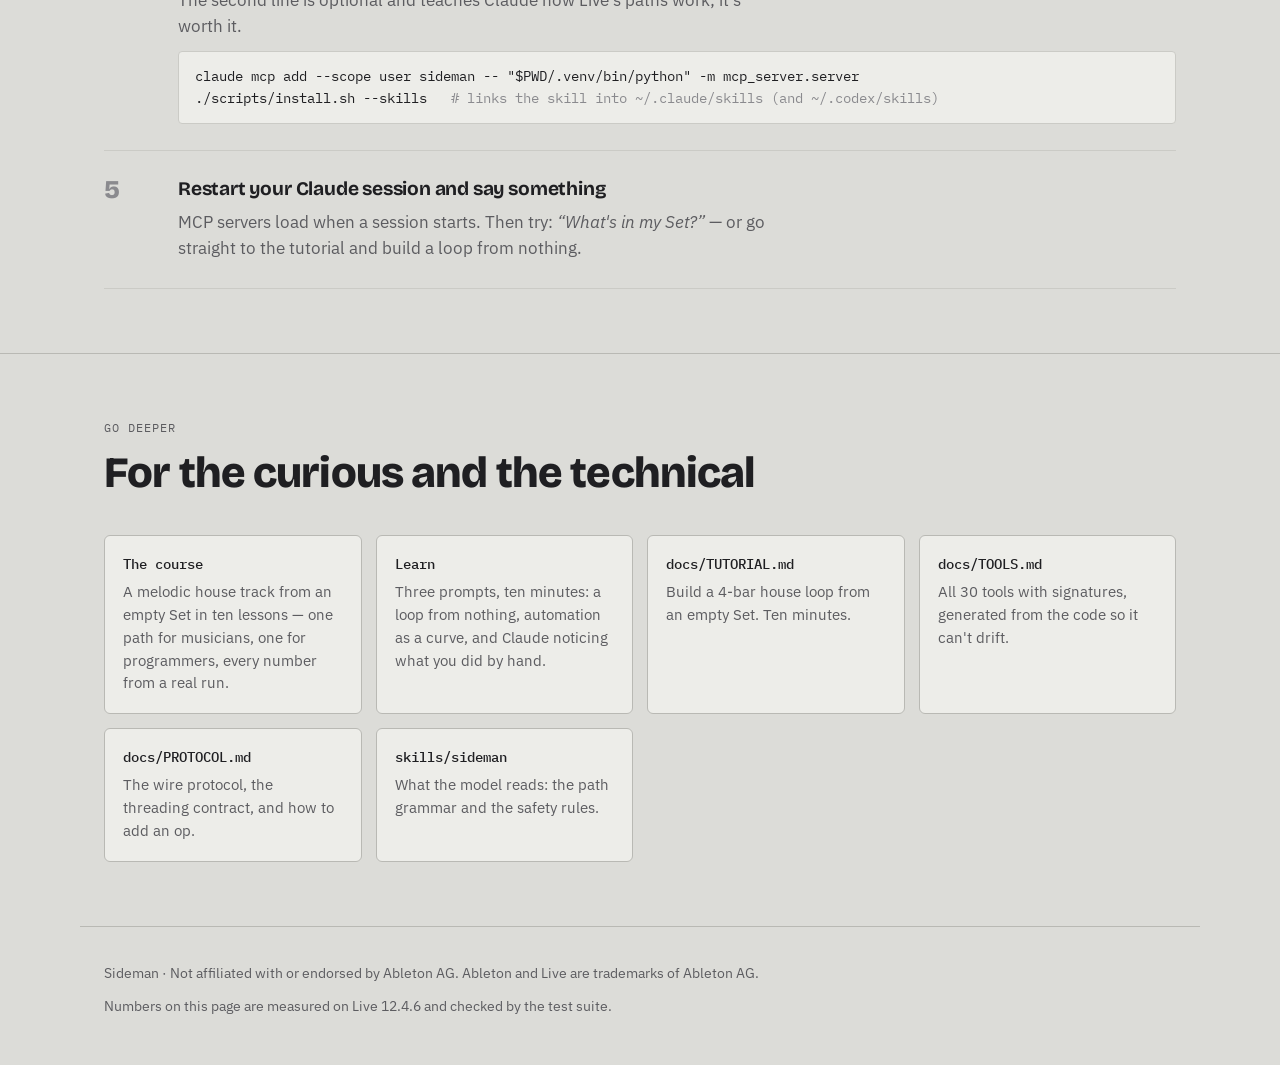
==== commit f0707198: "Make a transaction one Cmd-Z on Live 12.4 by syncing parameter changes Live records automatable para" ====
--- a/site/index.html
+++ b/site/index.html
@@ -583,7 +583,7 @@
       <div class="reason">
         <h3>⌘Z still works</h3>
         <div>
-          <p>Edits land as real undo steps. A batch of renames, colours and time signatures collapses into one. Live insists that tempo, volume and device parameters keep their own step — so occasionally it's ⌘Z twice. The tutorial tells you which is which.</p>
+          <p>Edits land as real undo steps. A whole batch — renames, colours, tempo, volume, device parameters — collapses into one ⌘Z on Live 12.4 and later. On older Live, tempo, volume and device parameters can need extra ⌘Z.</p>
         </div>
       </div>
       <div class="reason">
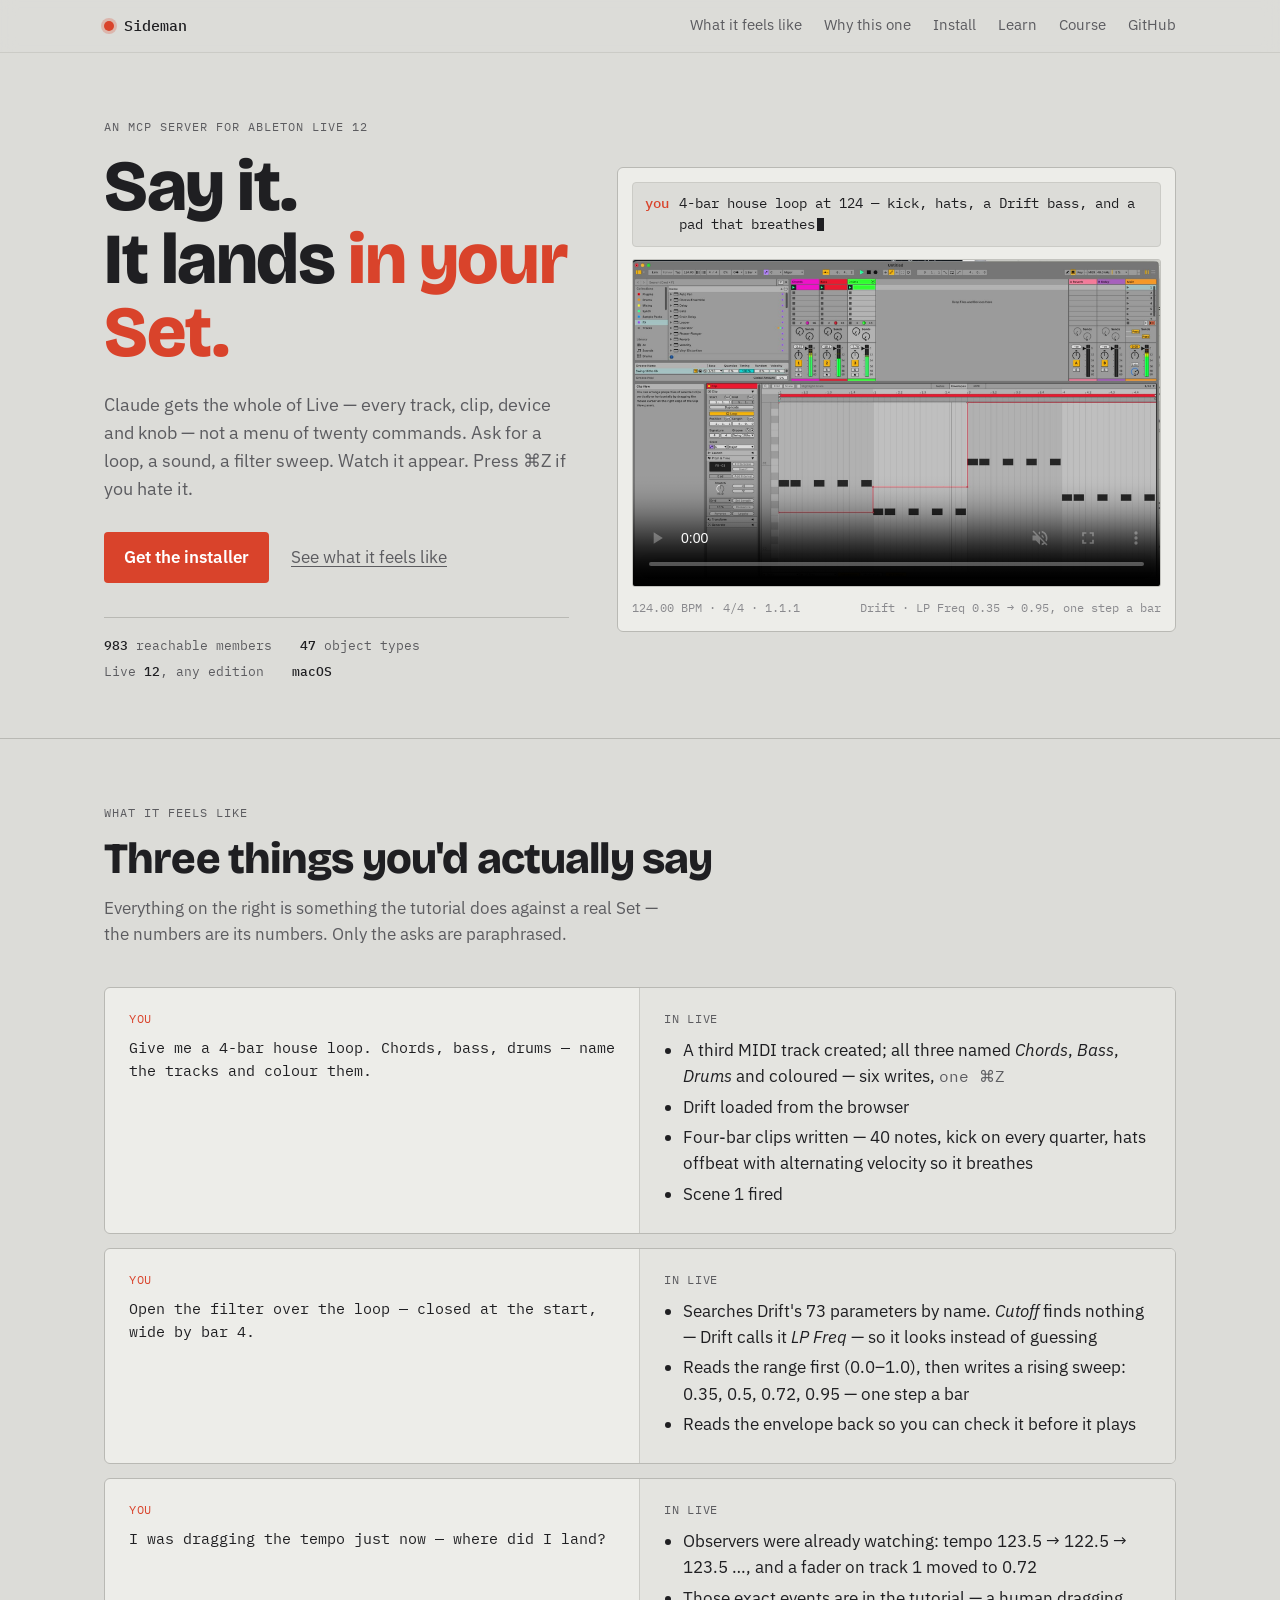
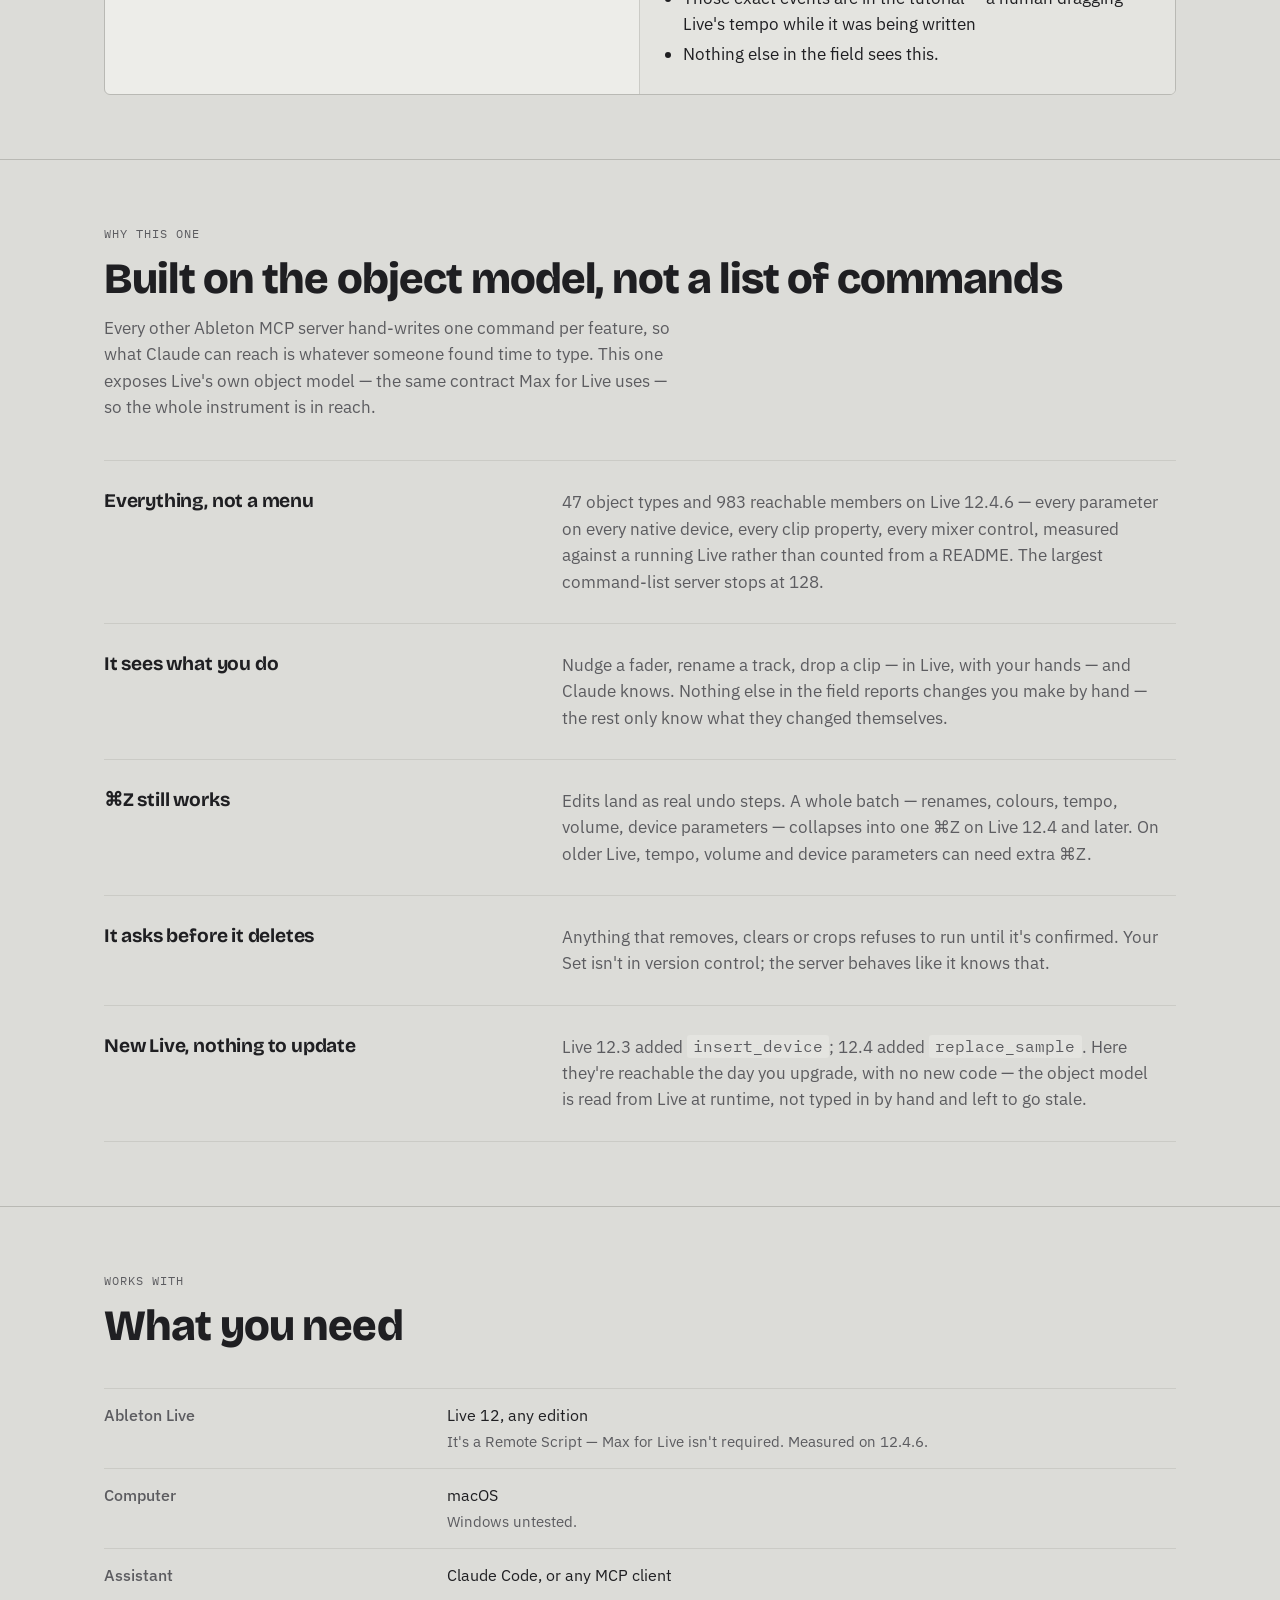
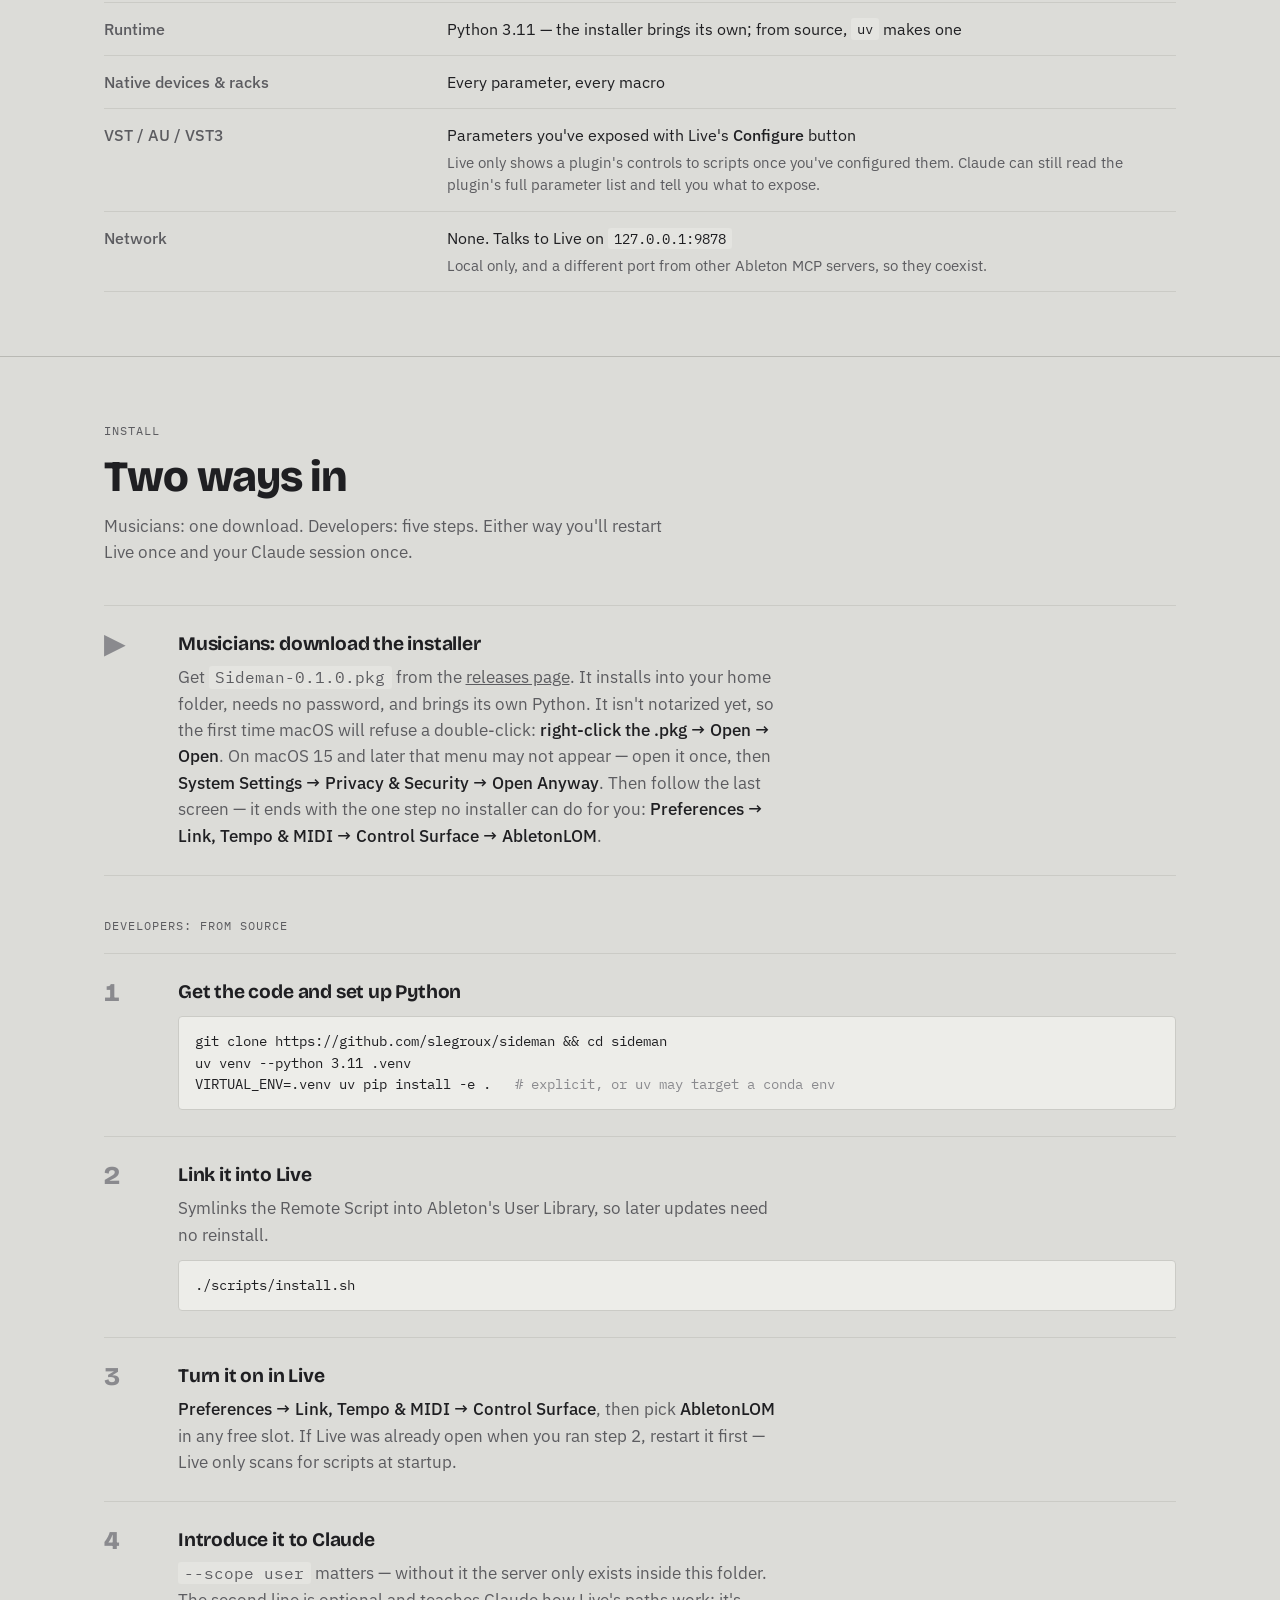
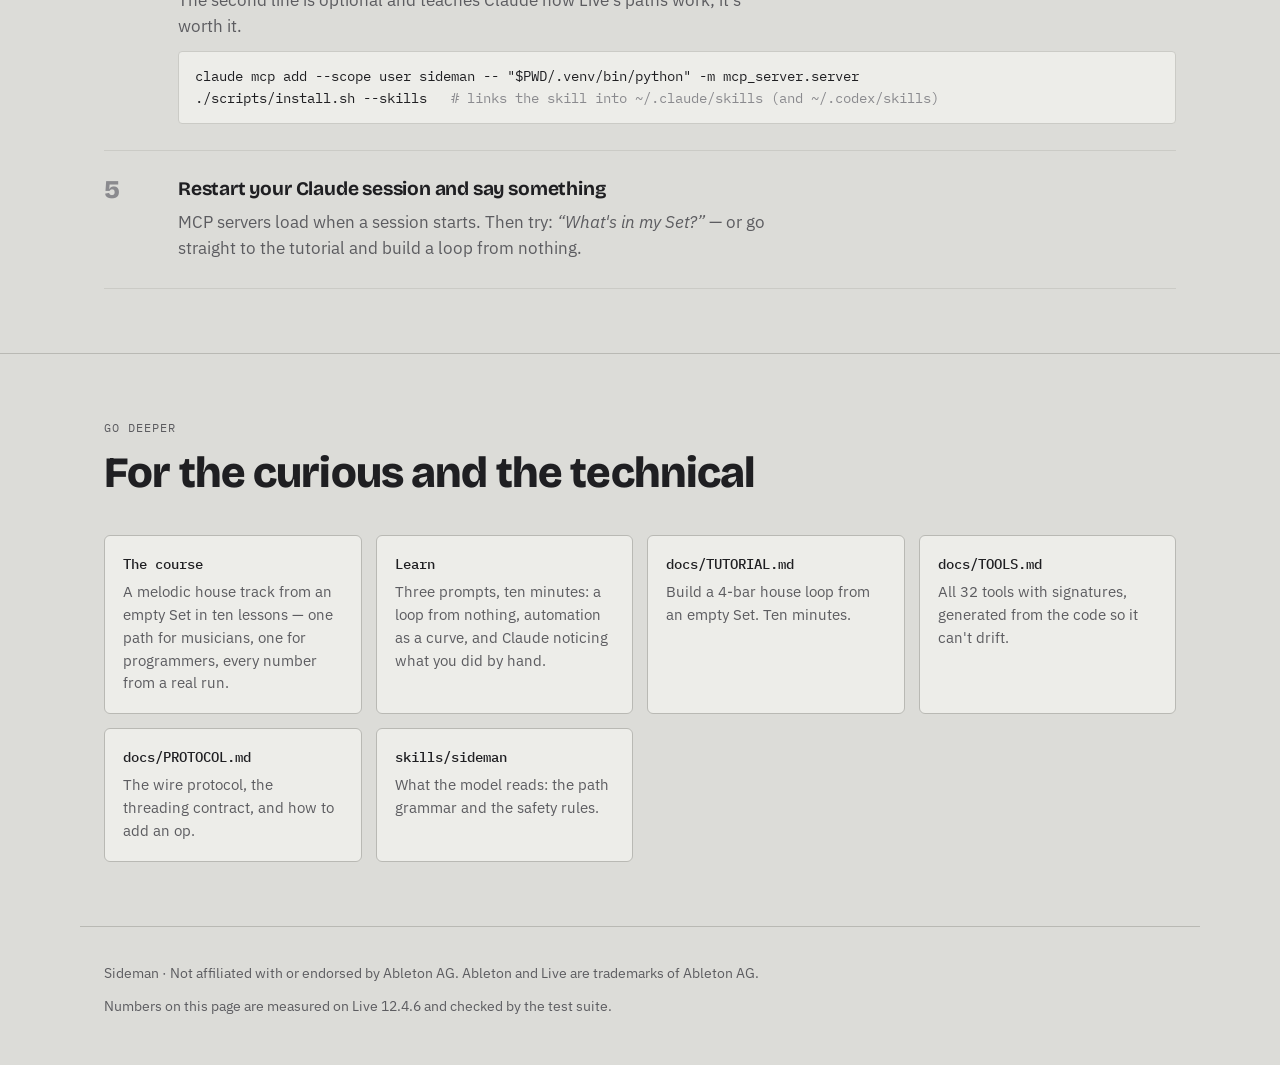
==== commit 1bf43abd: "Measure audio files locally: audio_analyze and audio_compare Two tools that run in the server proces" ====
--- a/site/index.html
+++ b/site/index.html
@@ -705,7 +705,7 @@
       </a>
       <a class="doc" href="https://github.com/slegroux/sideman/blob/main/docs/TOOLS.md">
         <span class="t">docs/TOOLS.md</span>
-        <span class="s">All 30 tools with signatures, generated from the code so it can't drift.</span>
+        <span class="s">All 32 tools with signatures, generated from the code so it can't drift.</span>
       </a>
       <a class="doc" href="https://github.com/slegroux/sideman/blob/main/docs/PROTOCOL.md">
         <span class="t">docs/PROTOCOL.md</span>
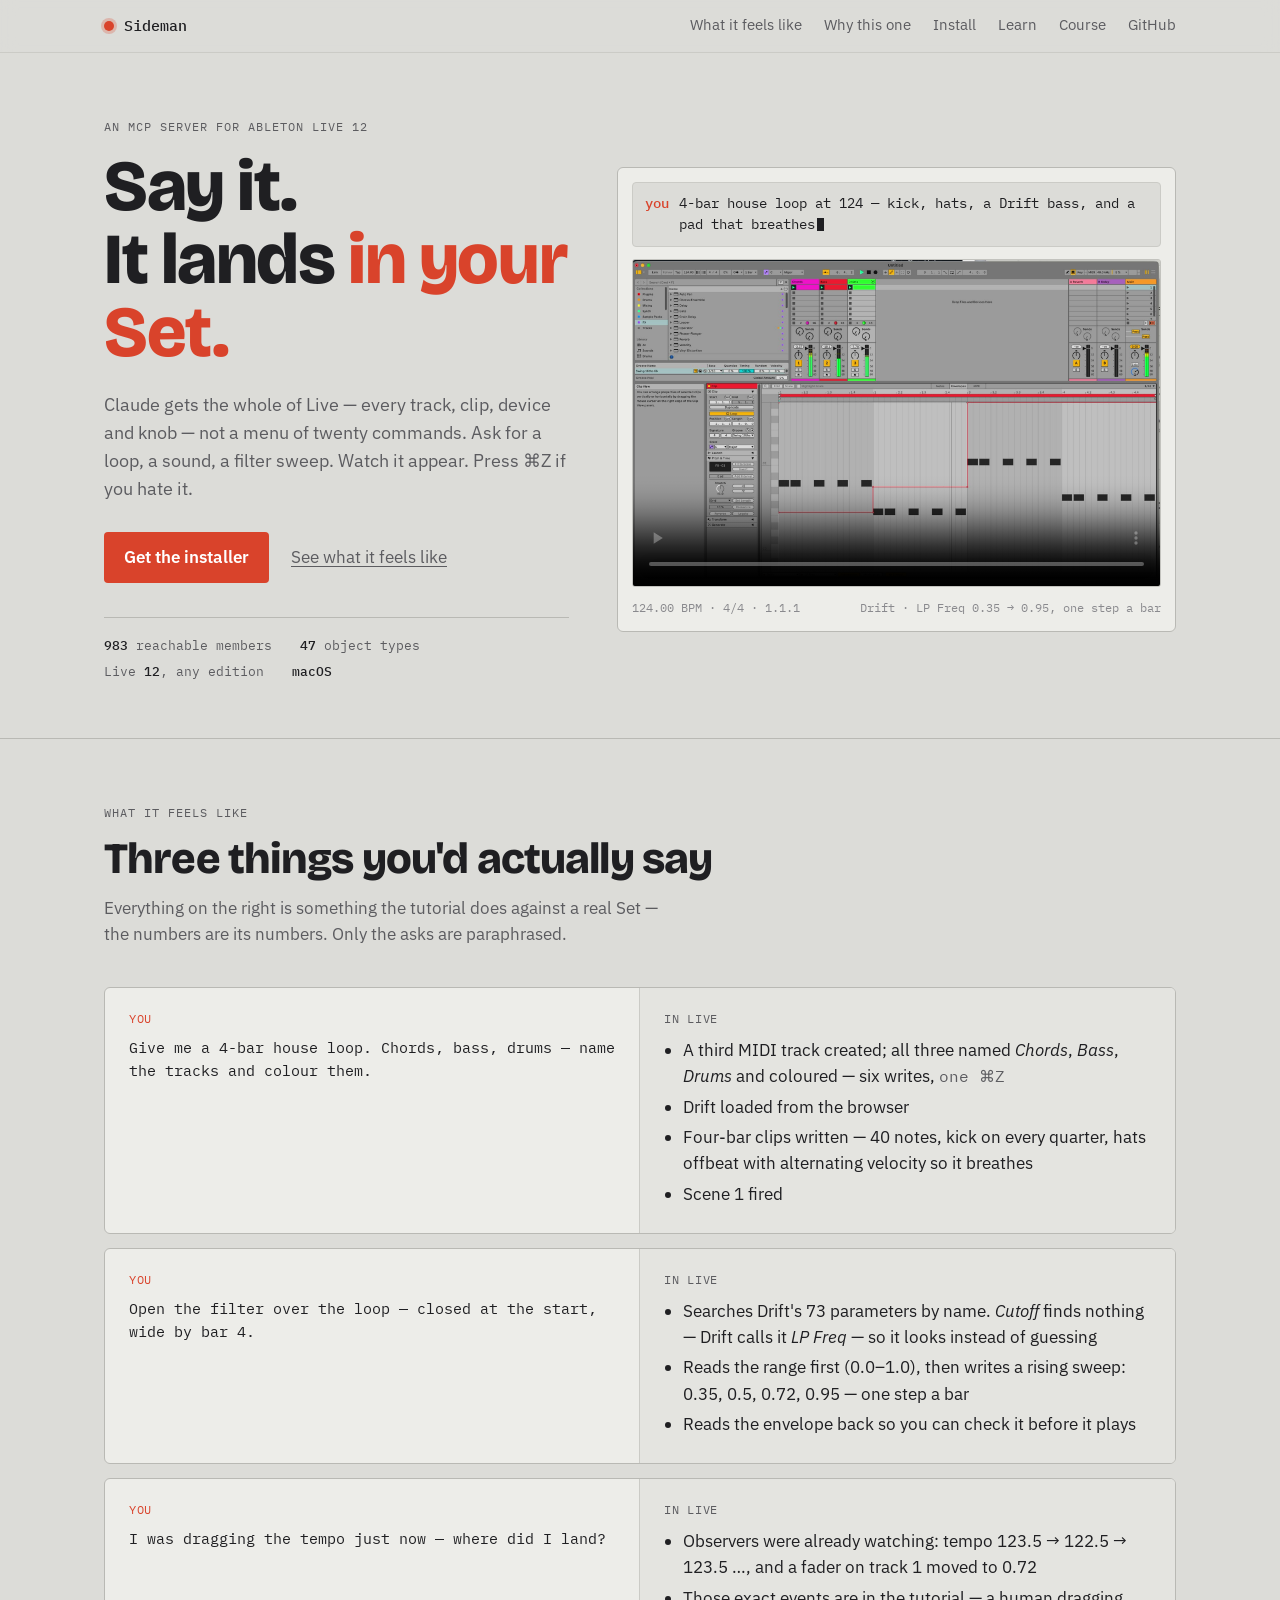
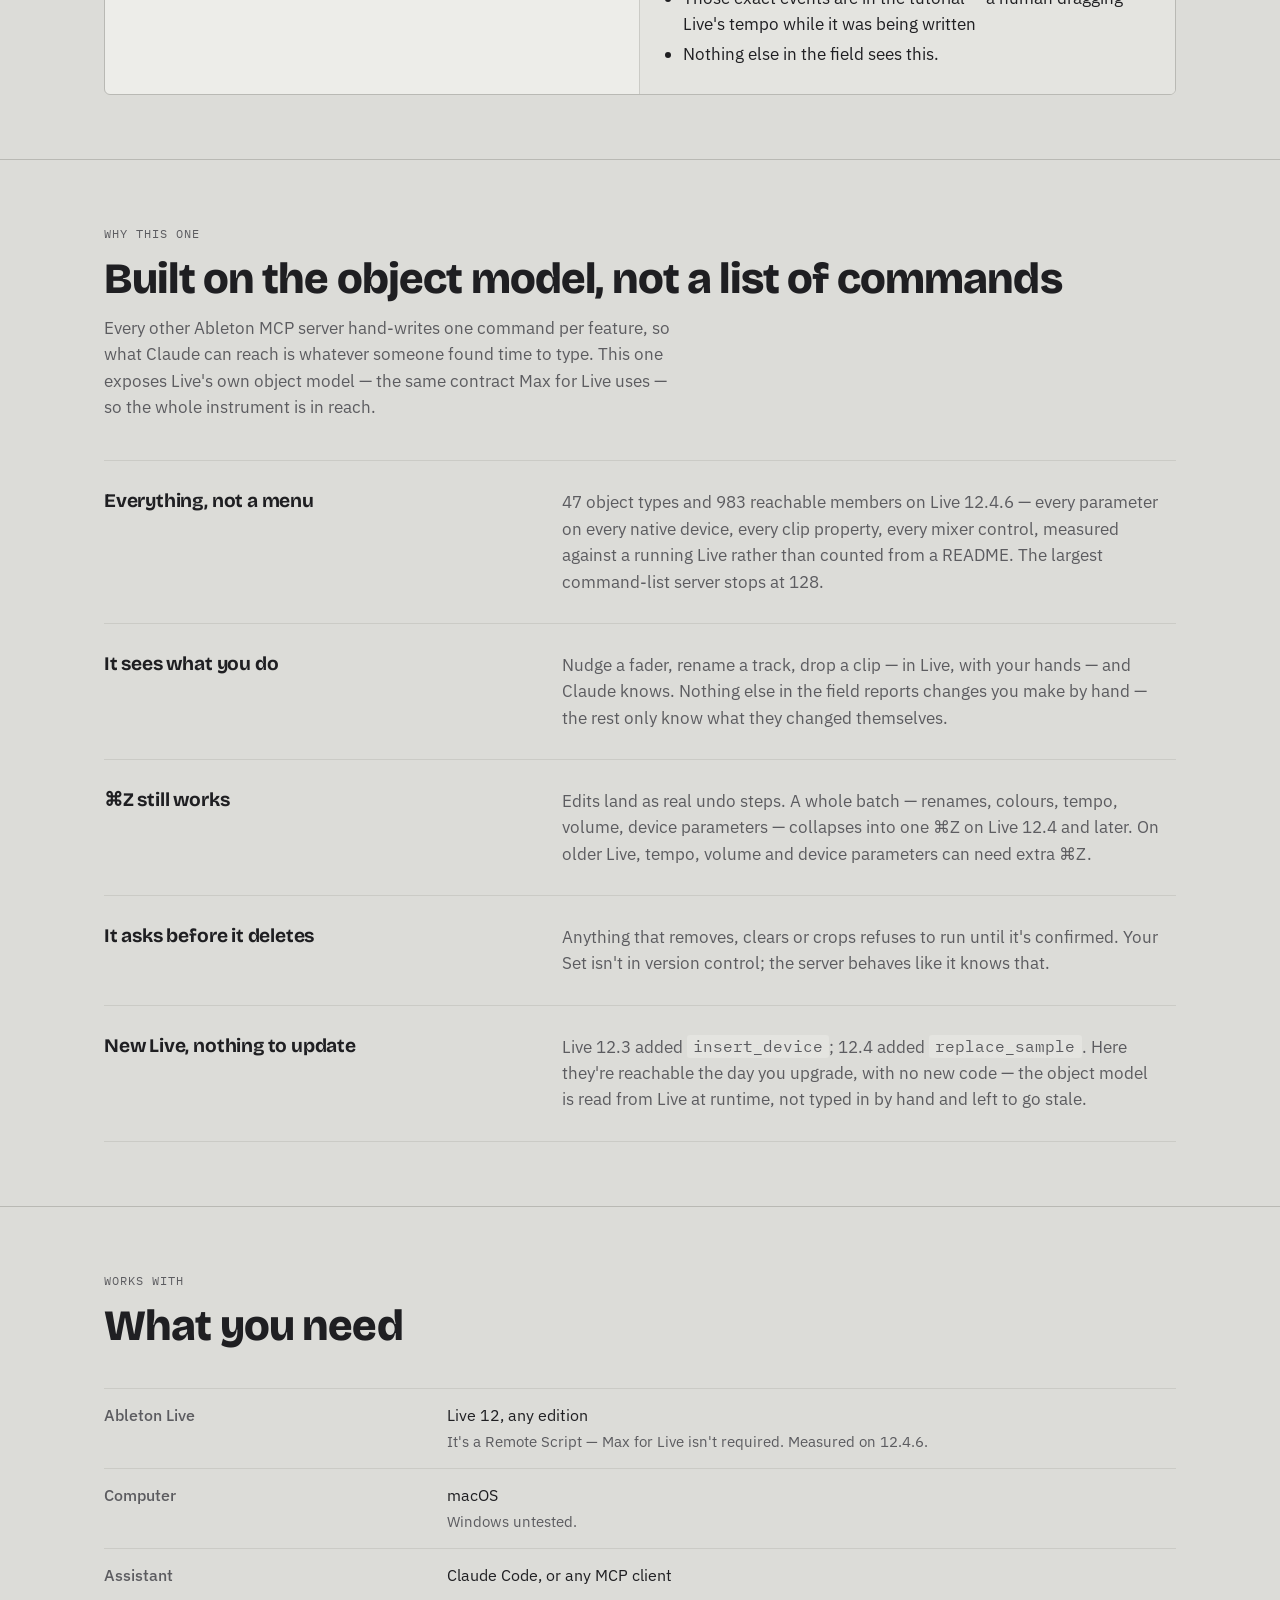
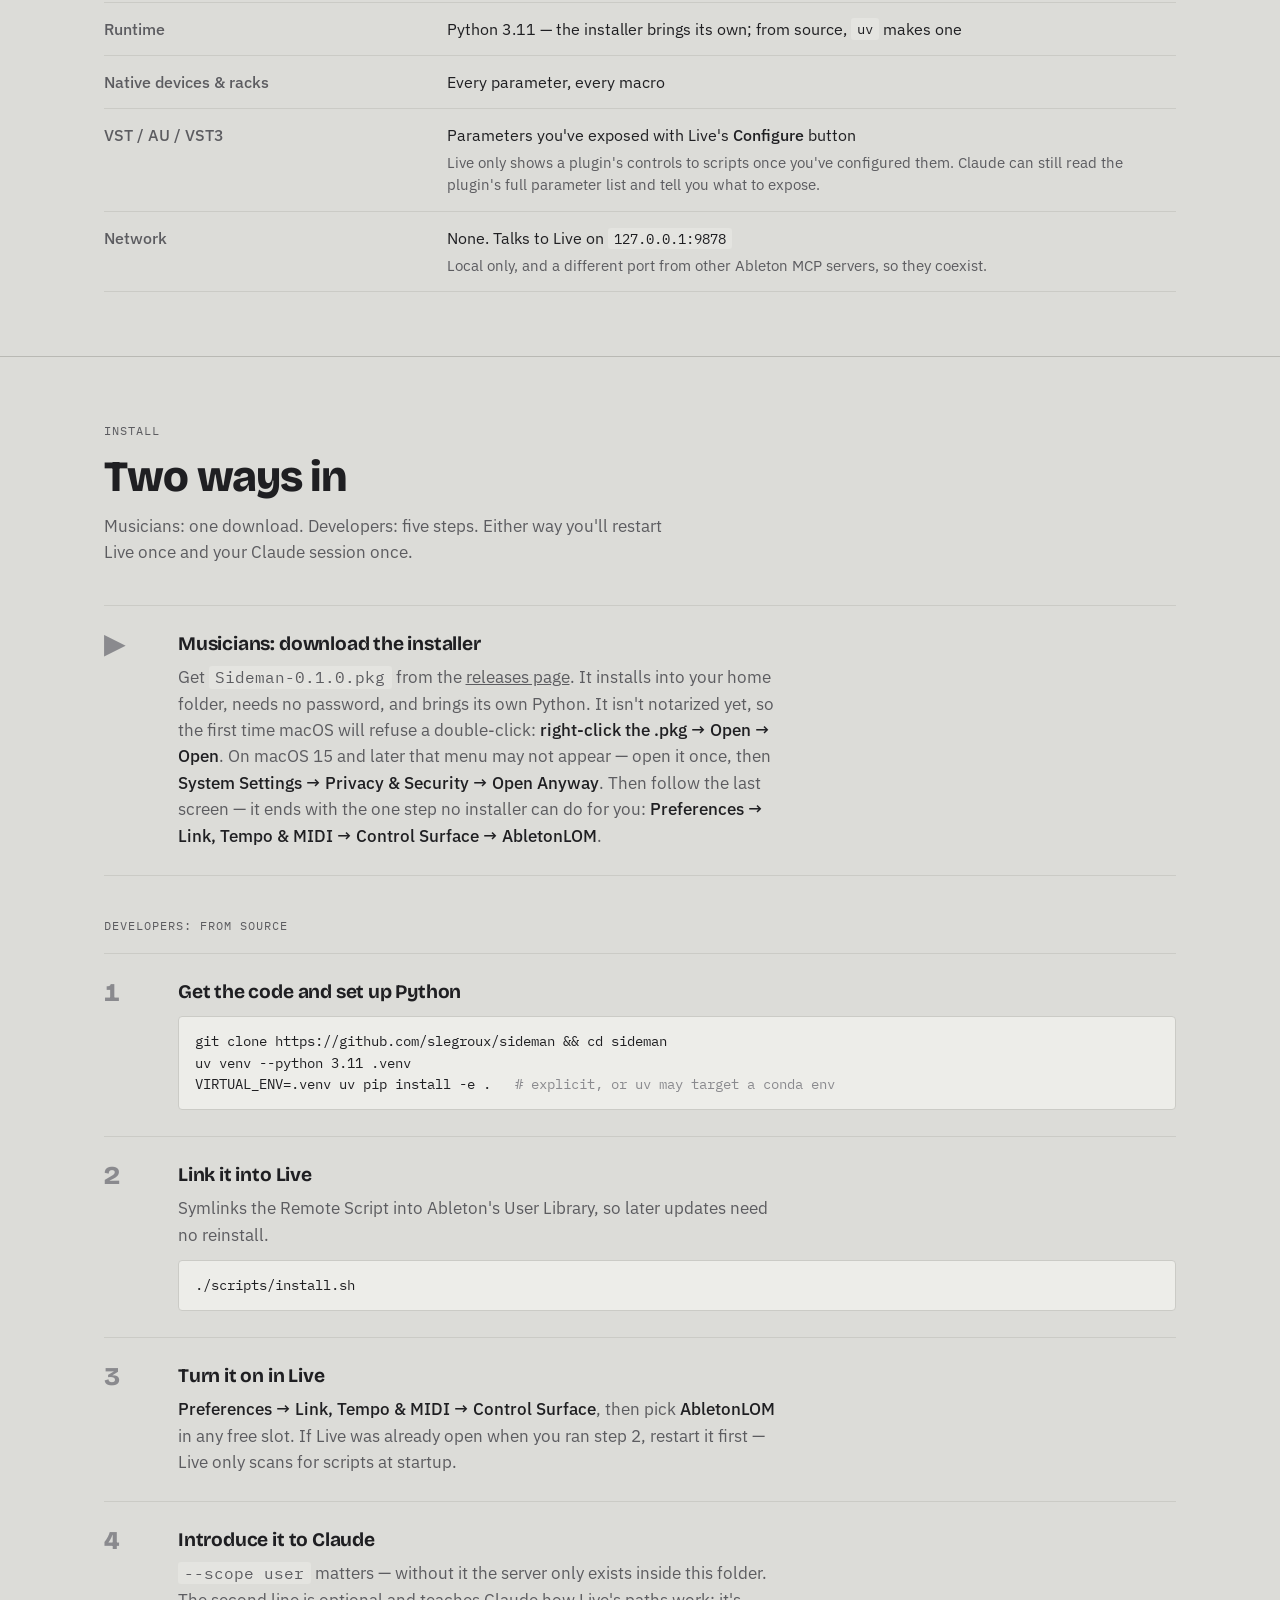
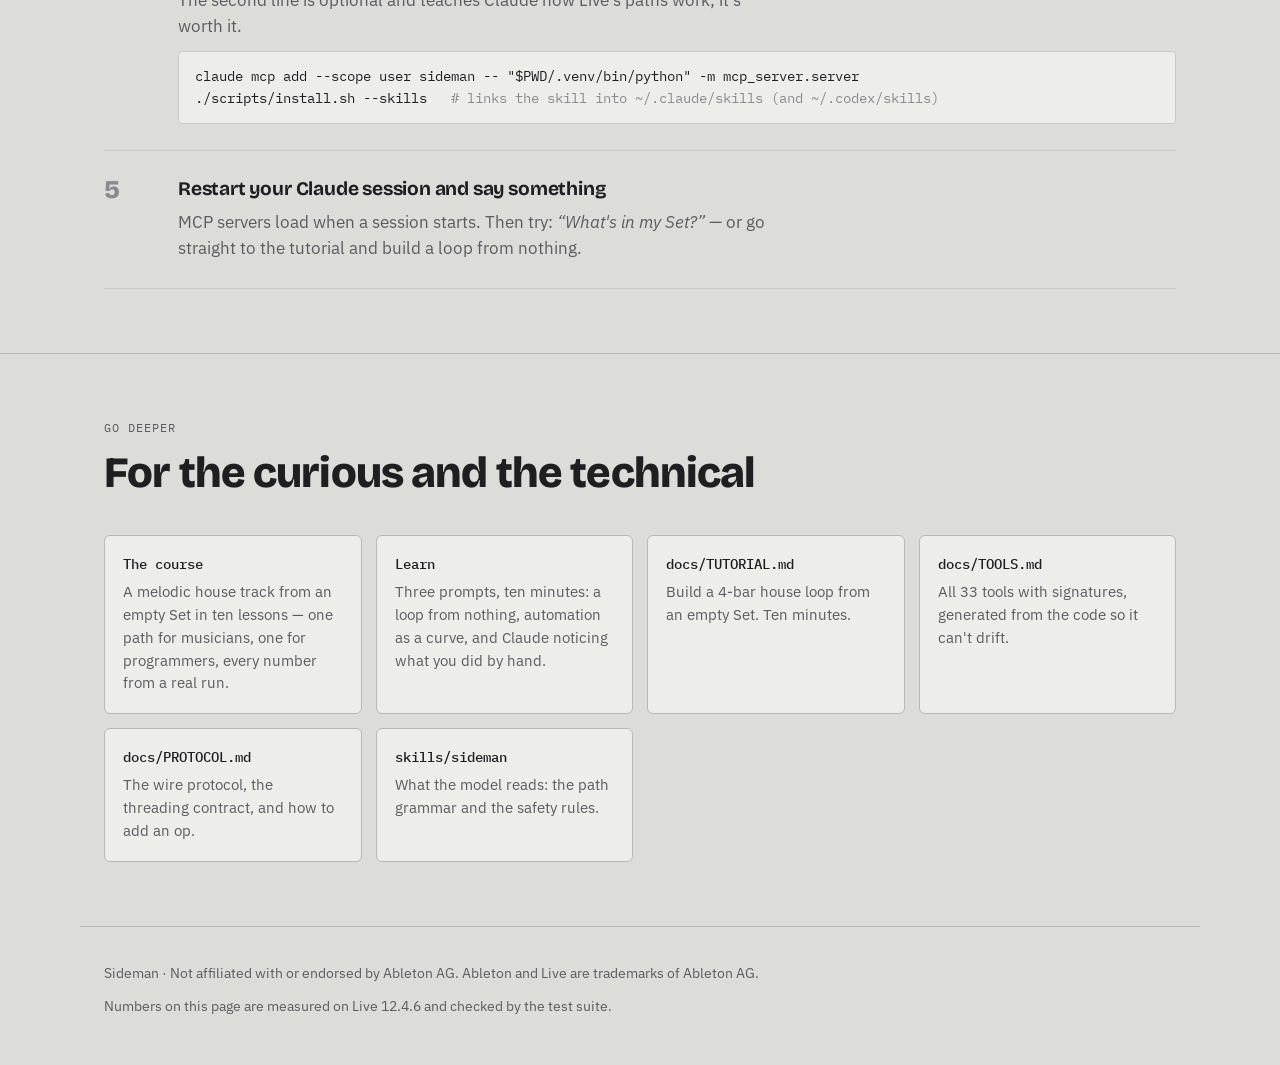
==== commit 32832019: "mix_report: per-section measurements of a capture on the bar grid A manifest places time-aligned mas" ====
--- a/site/index.html
+++ b/site/index.html
@@ -705,7 +705,7 @@
       </a>
       <a class="doc" href="https://github.com/slegroux/sideman/blob/main/docs/TOOLS.md">
         <span class="t">docs/TOOLS.md</span>
-        <span class="s">All 32 tools with signatures, generated from the code so it can't drift.</span>
+        <span class="s">All 33 tools with signatures, generated from the code so it can't drift.</span>
       </a>
       <a class="doc" href="https://github.com/slegroux/sideman/blob/main/docs/PROTOCOL.md">
         <span class="t">docs/PROTOCOL.md</span>
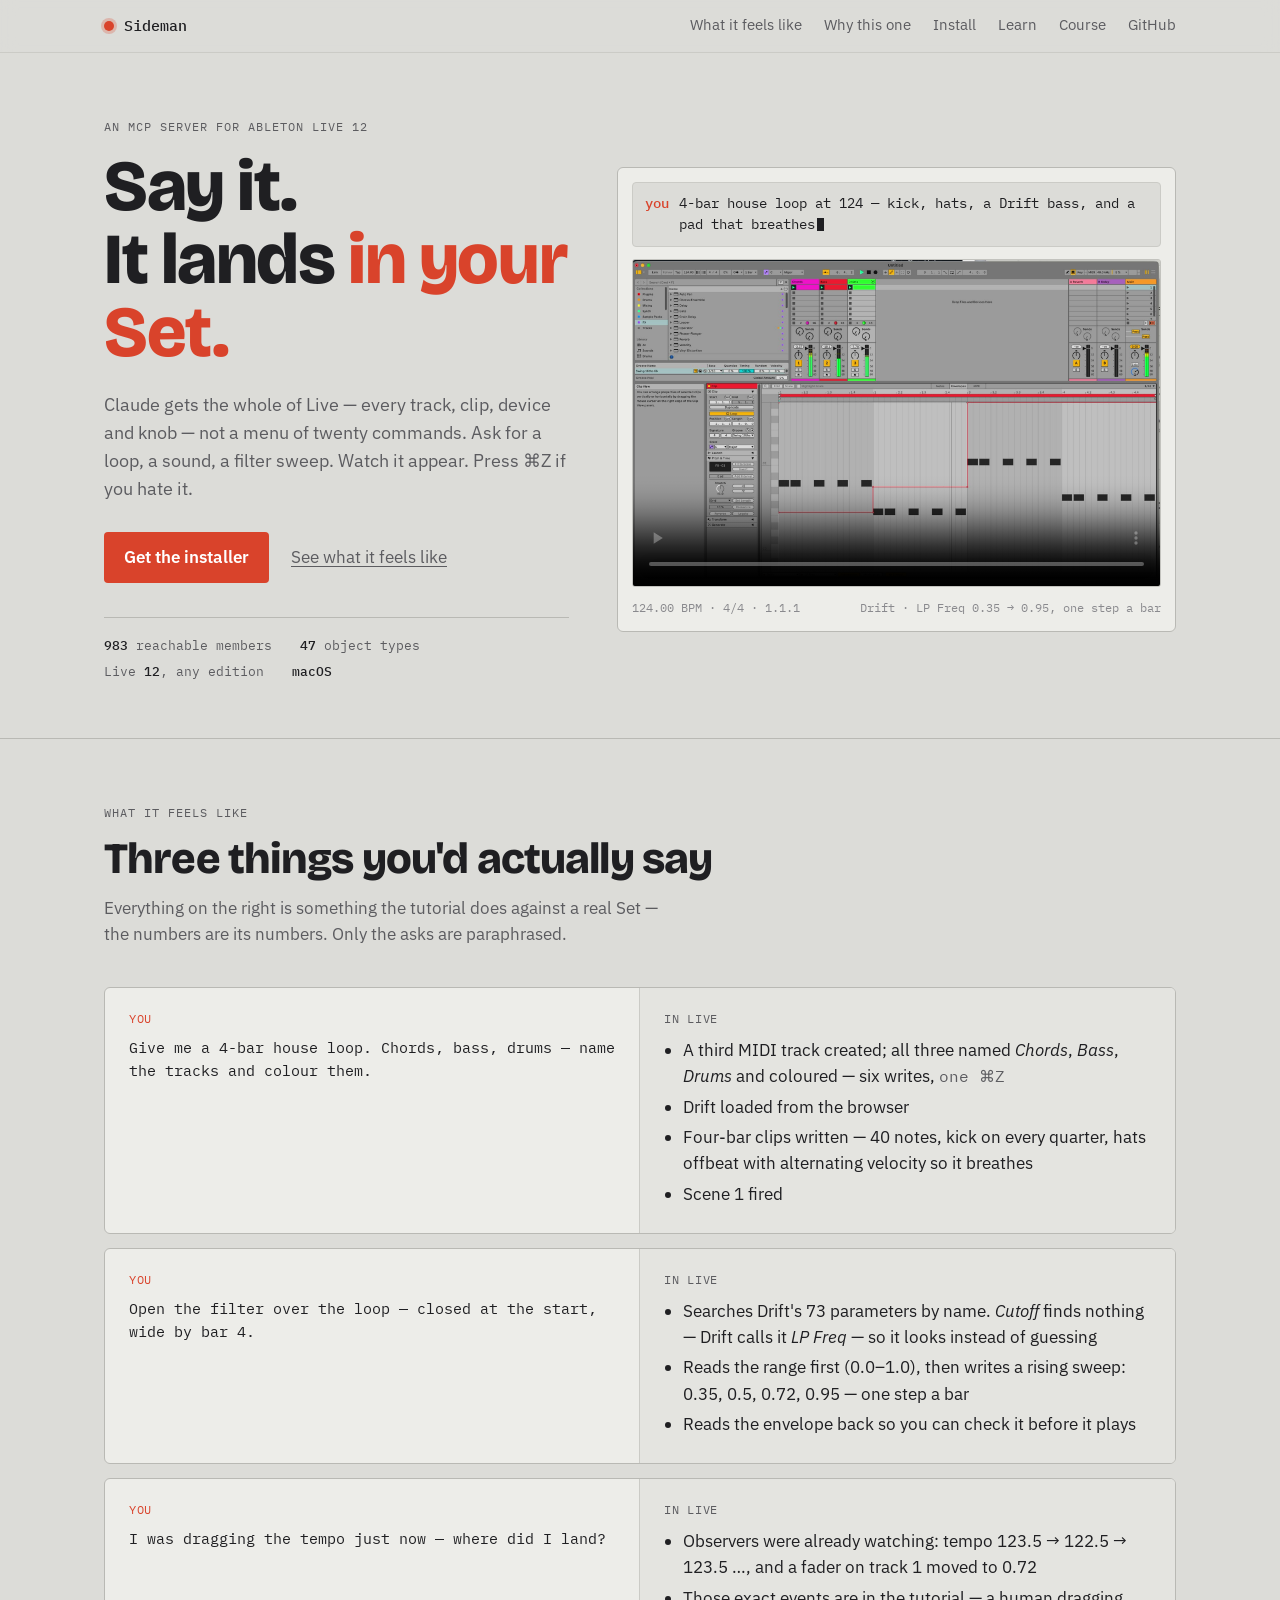
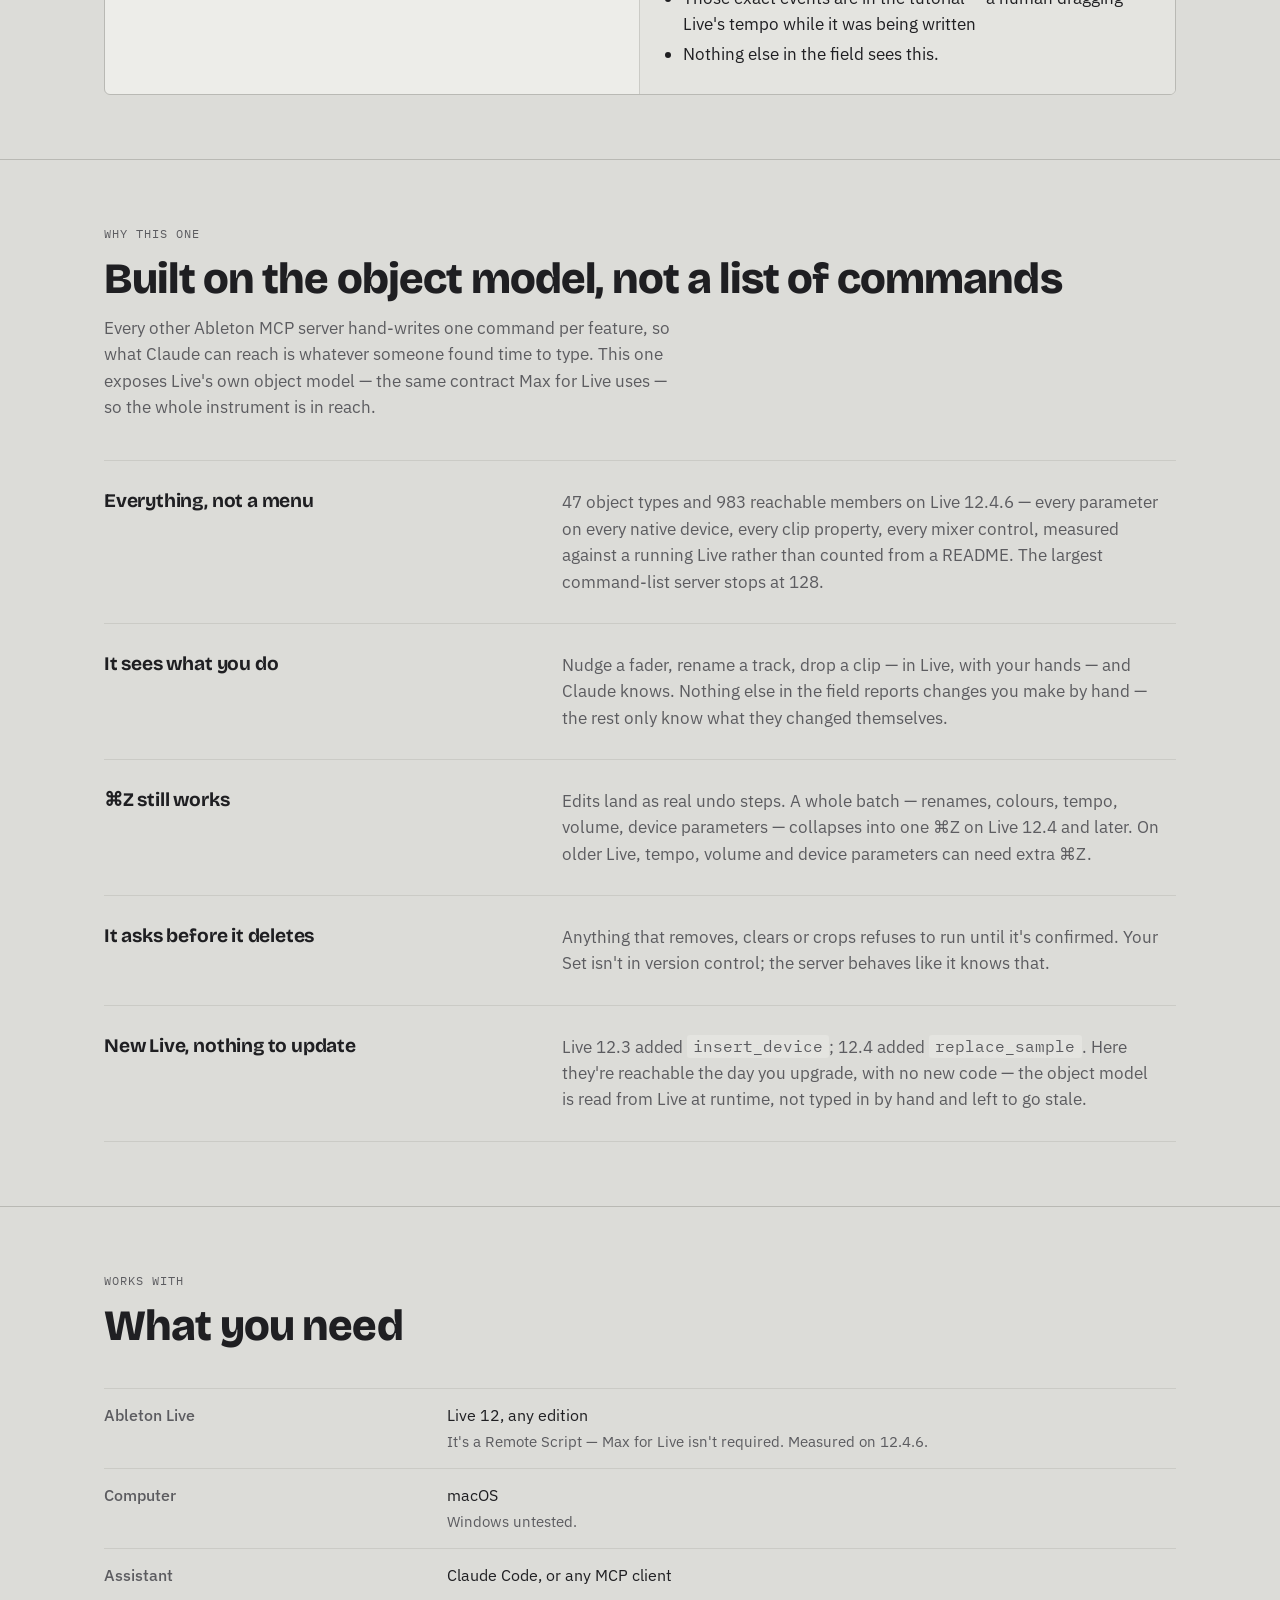
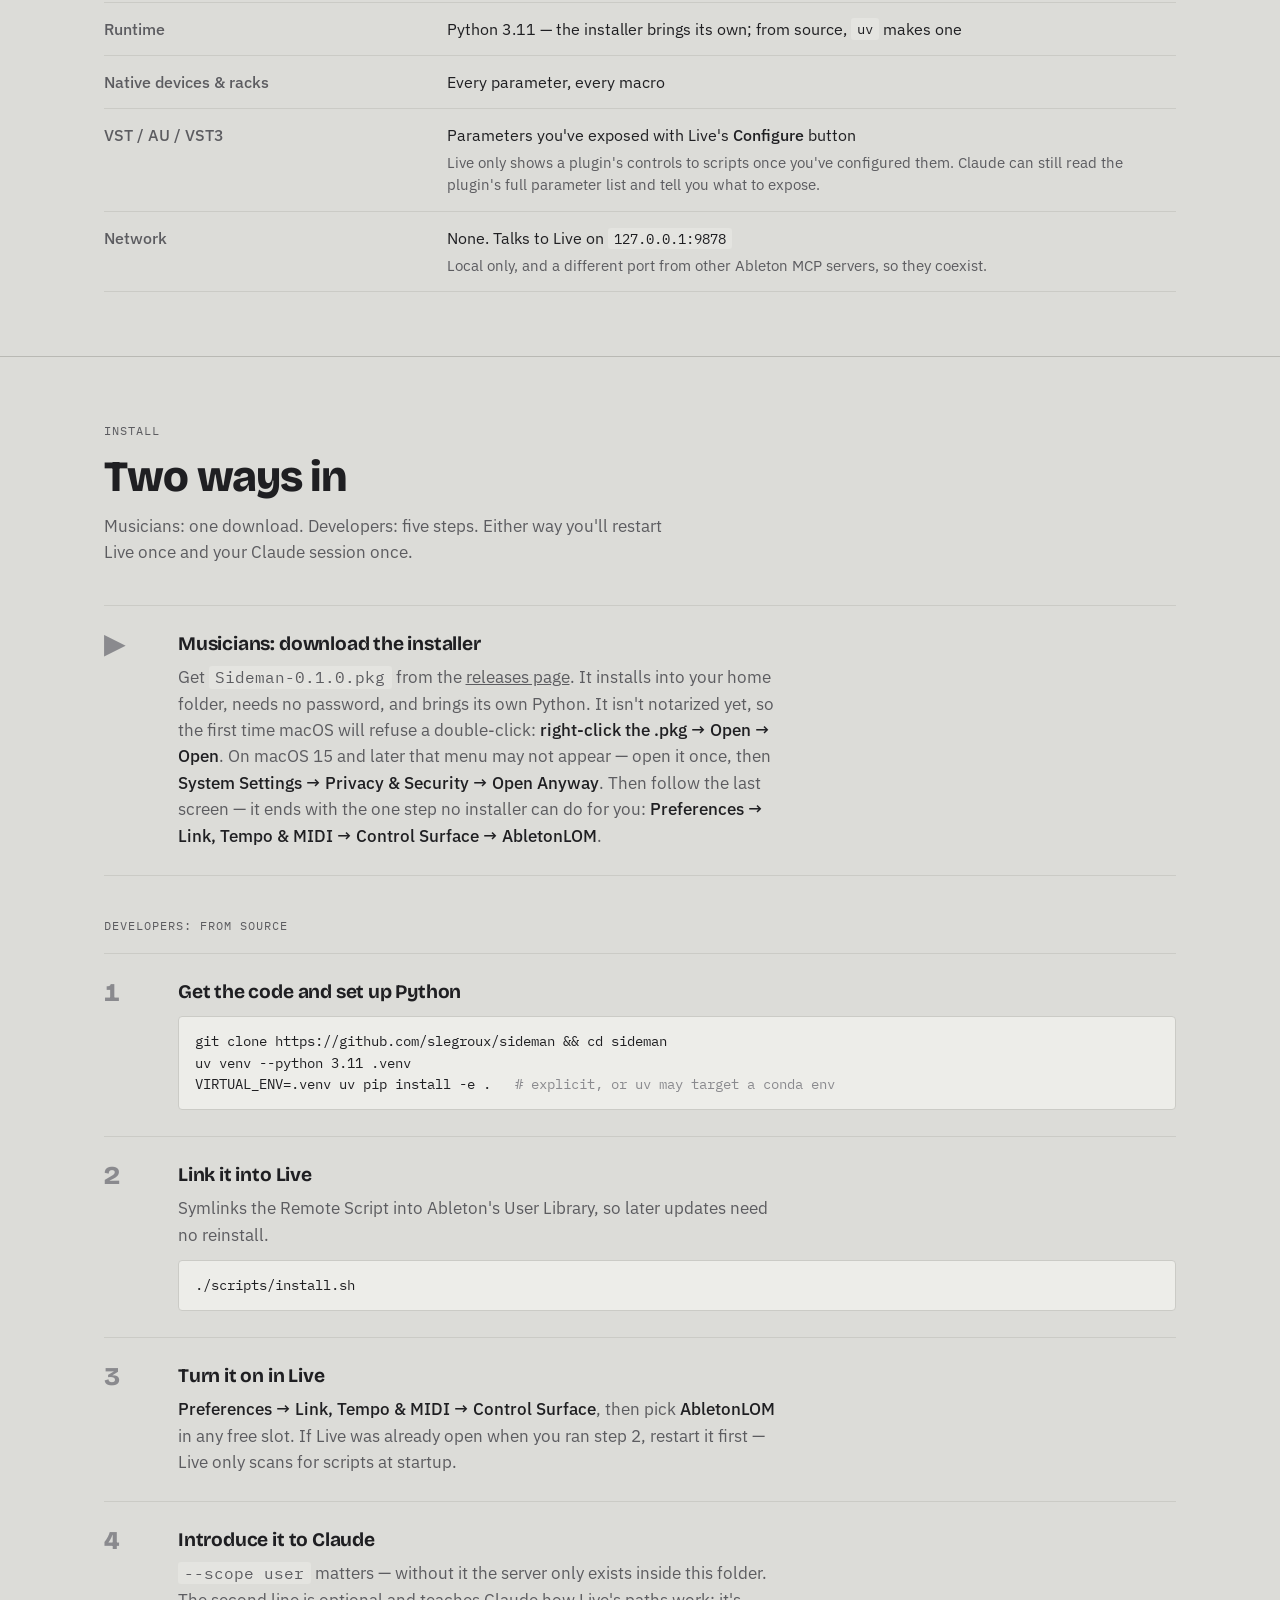
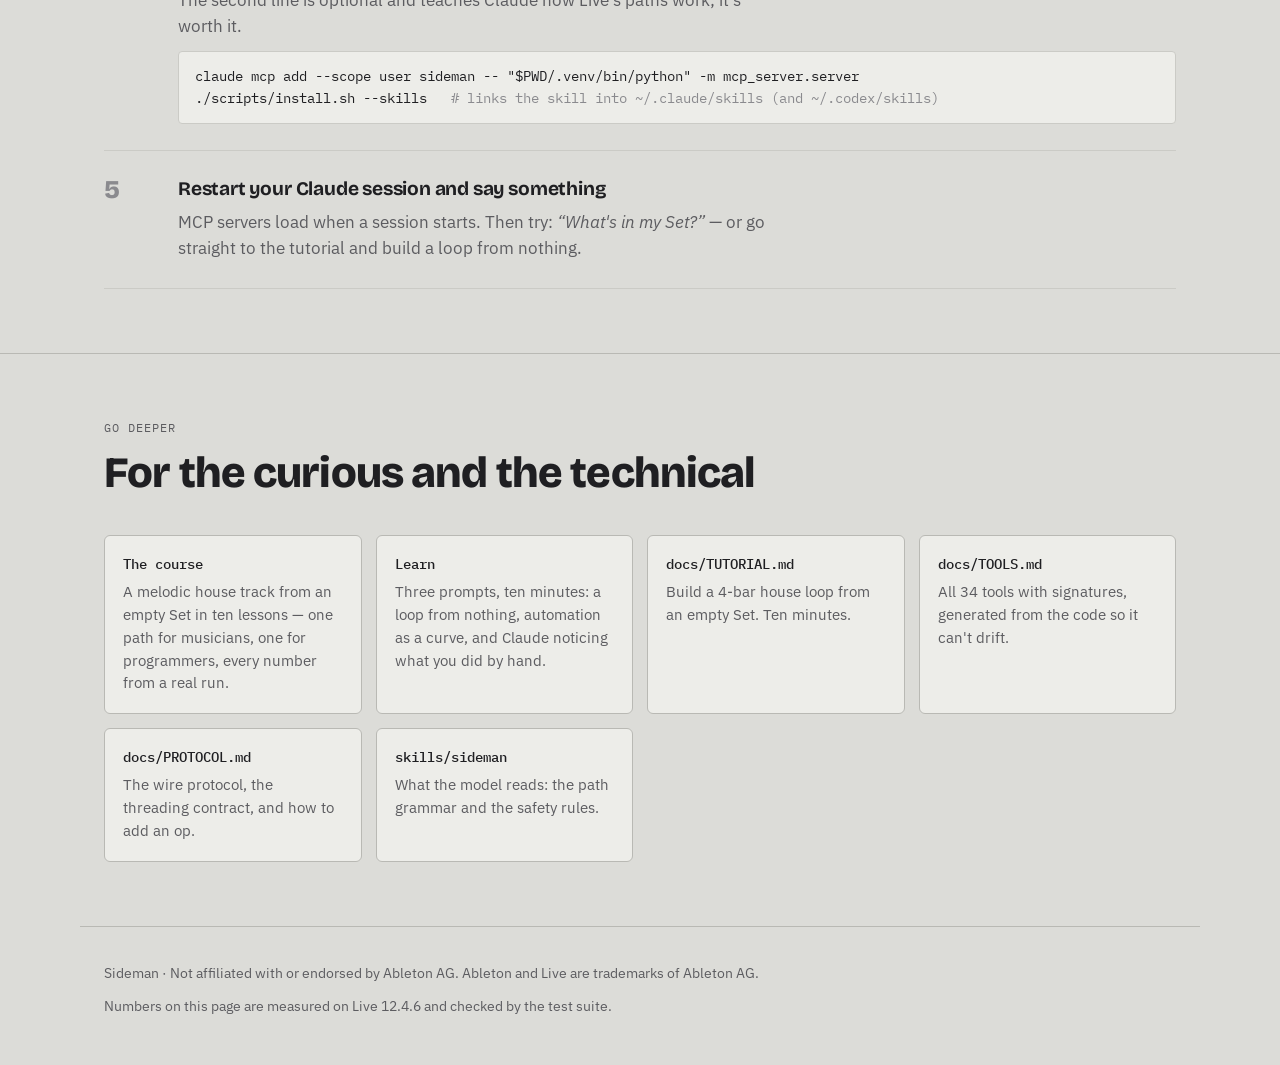
==== commit 5b500952: "Live listen: the Sideman Listen device sources, the receiver, listen_snapshot A Max for Live device " ====
--- a/site/index.html
+++ b/site/index.html
@@ -705,7 +705,7 @@
       </a>
       <a class="doc" href="https://github.com/slegroux/sideman/blob/main/docs/TOOLS.md">
         <span class="t">docs/TOOLS.md</span>
-        <span class="s">All 33 tools with signatures, generated from the code so it can't drift.</span>
+        <span class="s">All 34 tools with signatures, generated from the code so it can't drift.</span>
       </a>
       <a class="doc" href="https://github.com/slegroux/sideman/blob/main/docs/PROTOCOL.md">
         <span class="t">docs/PROTOCOL.md</span>
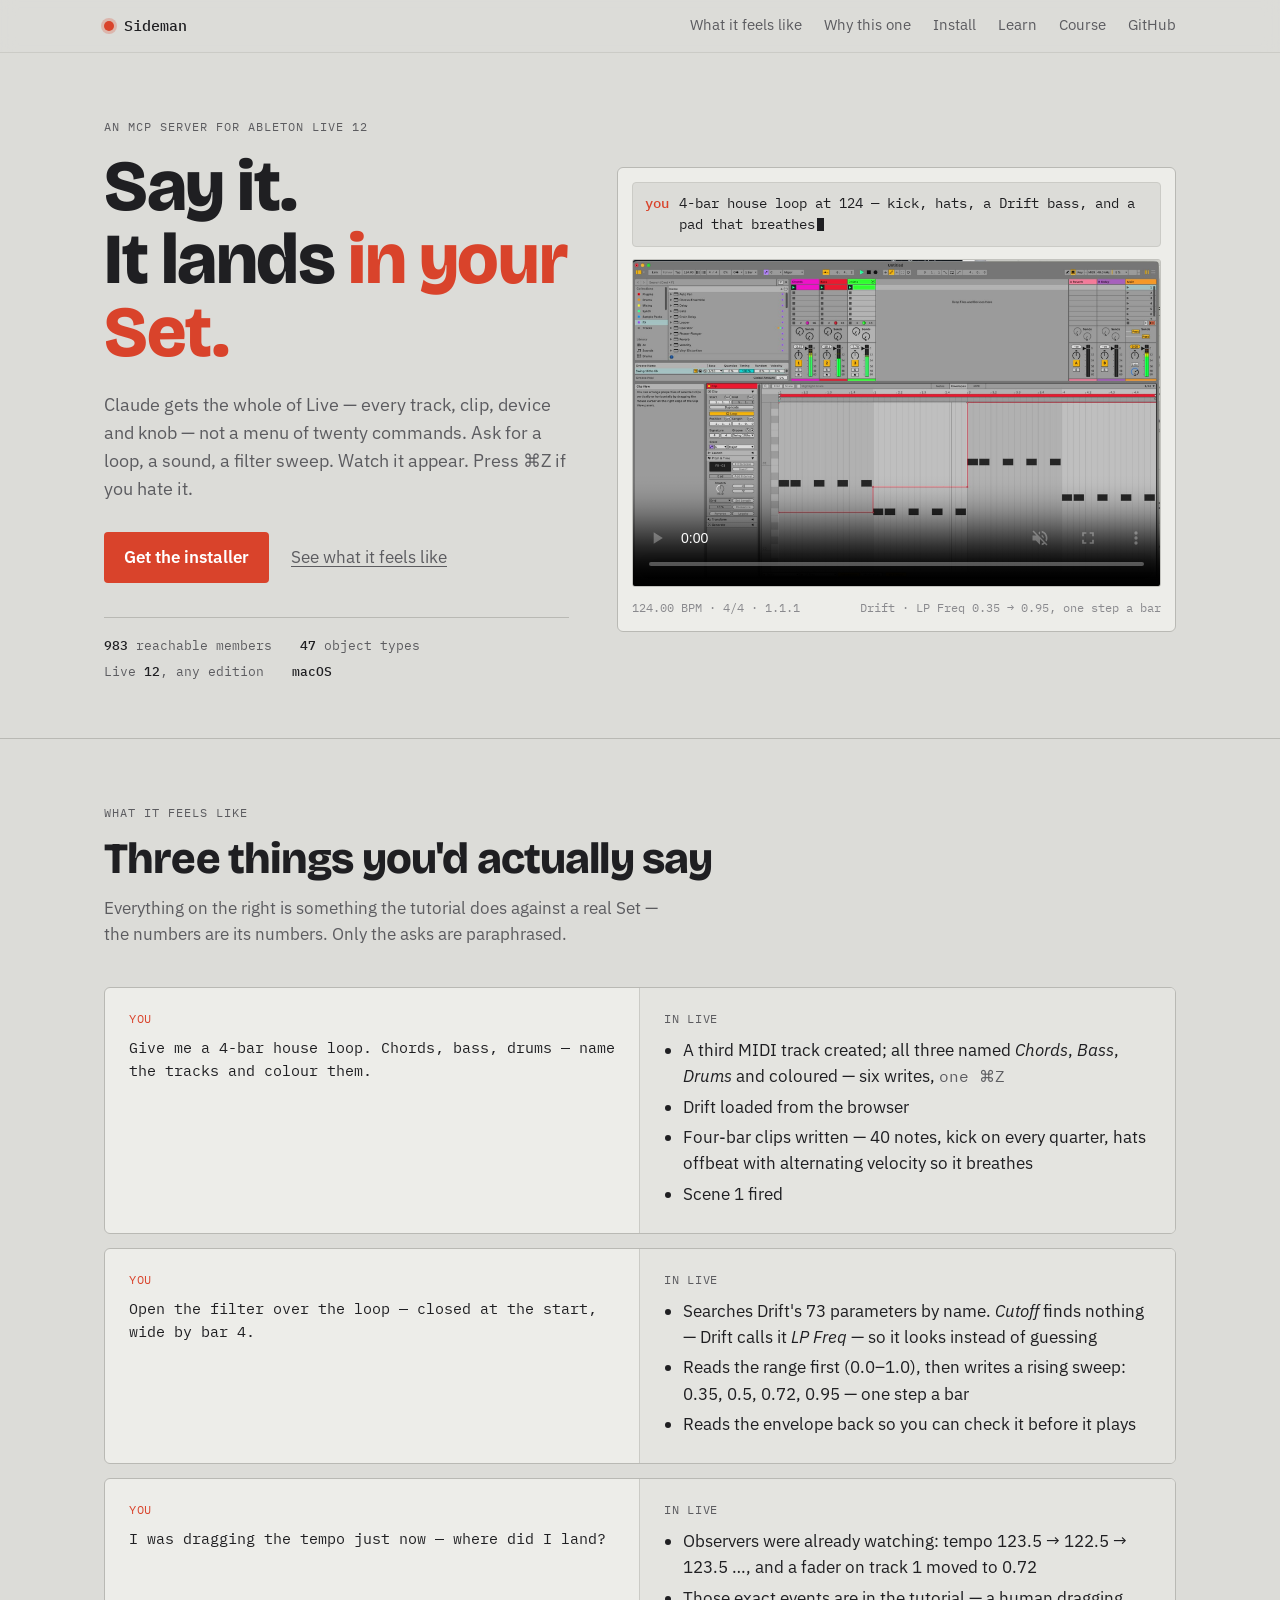
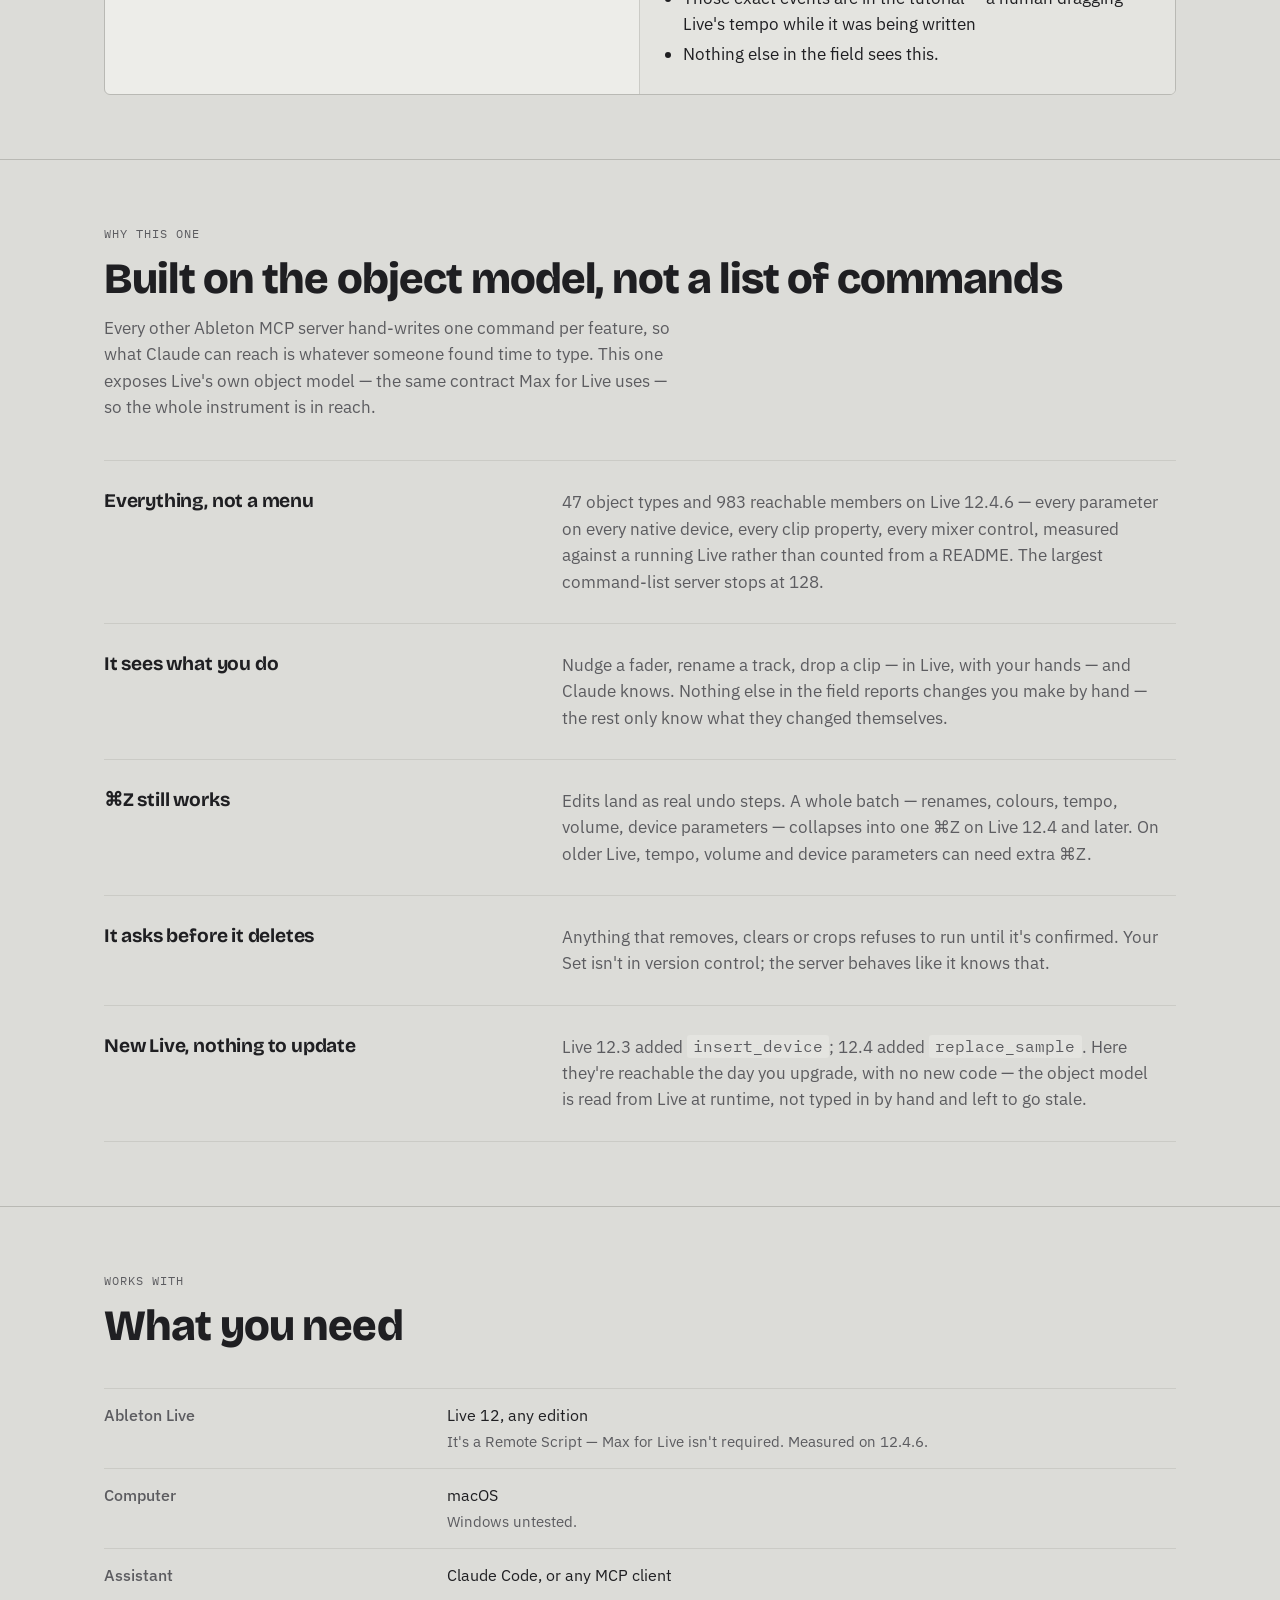
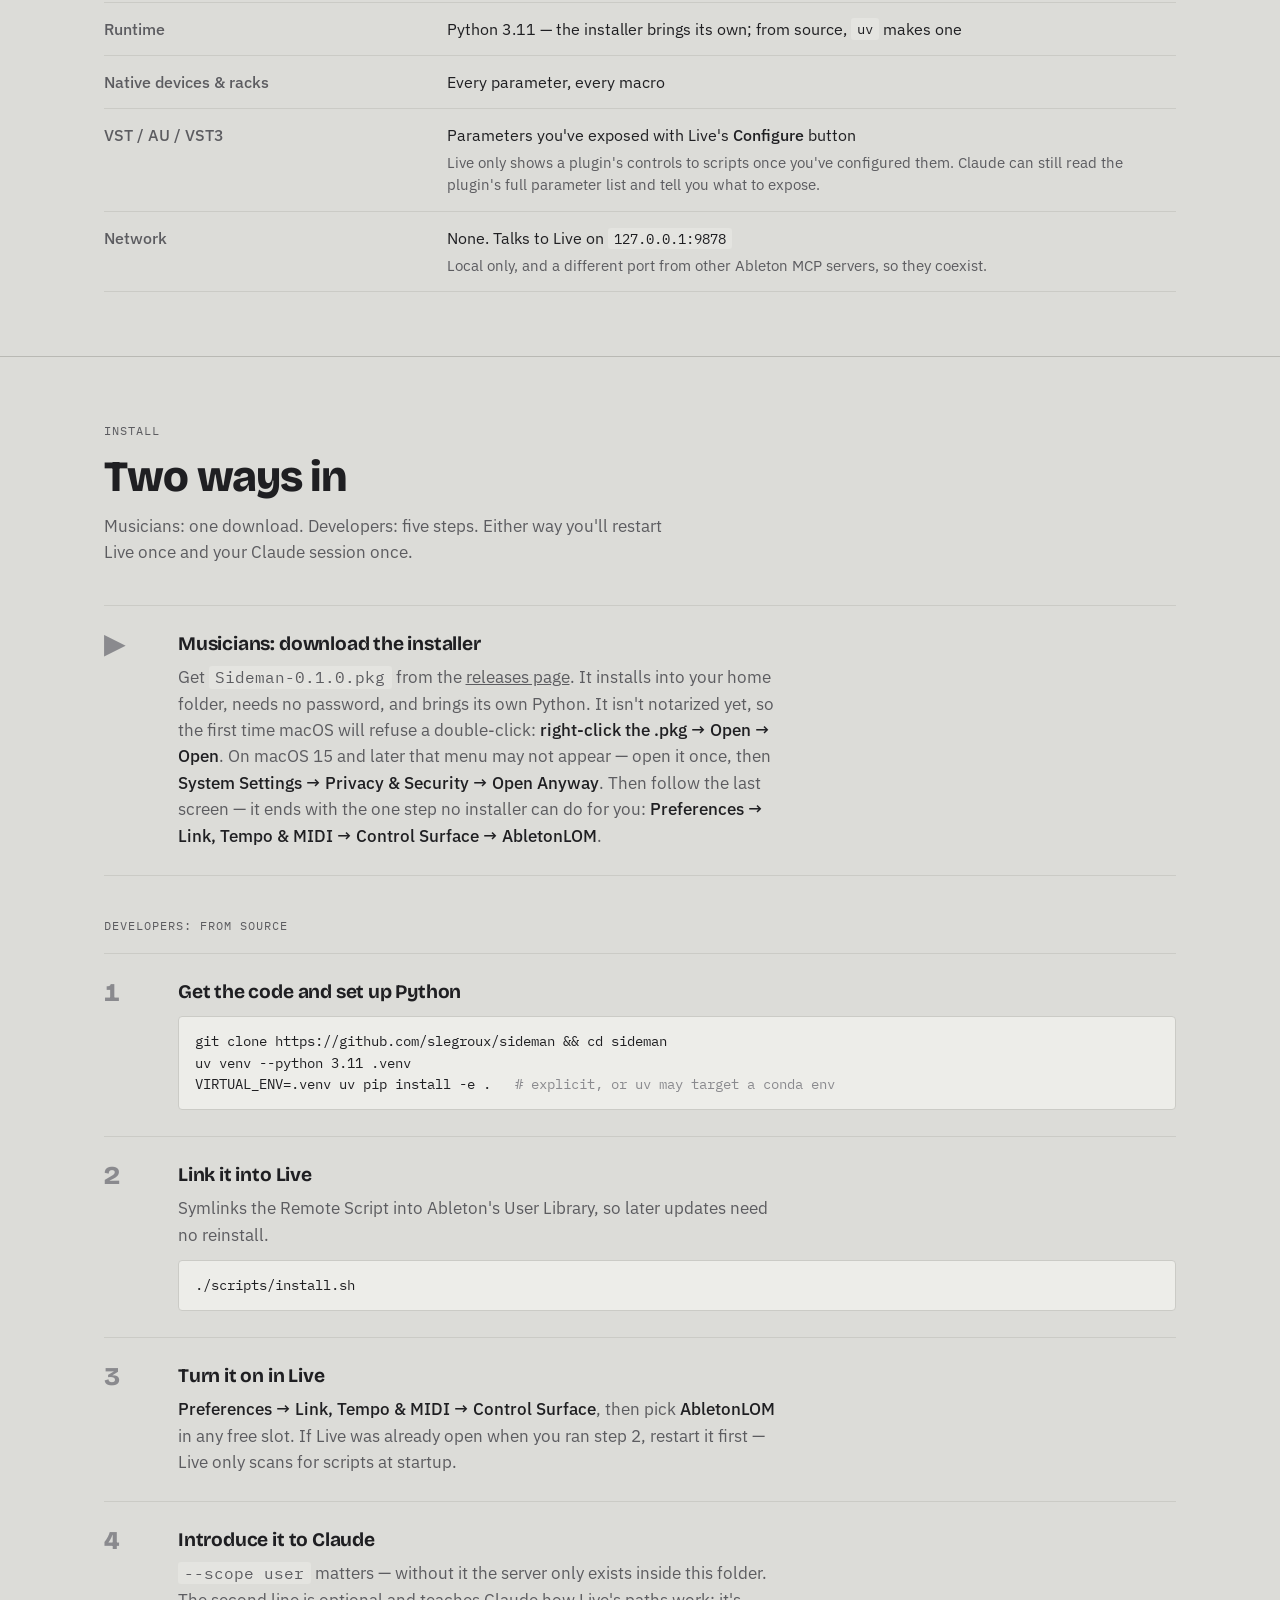
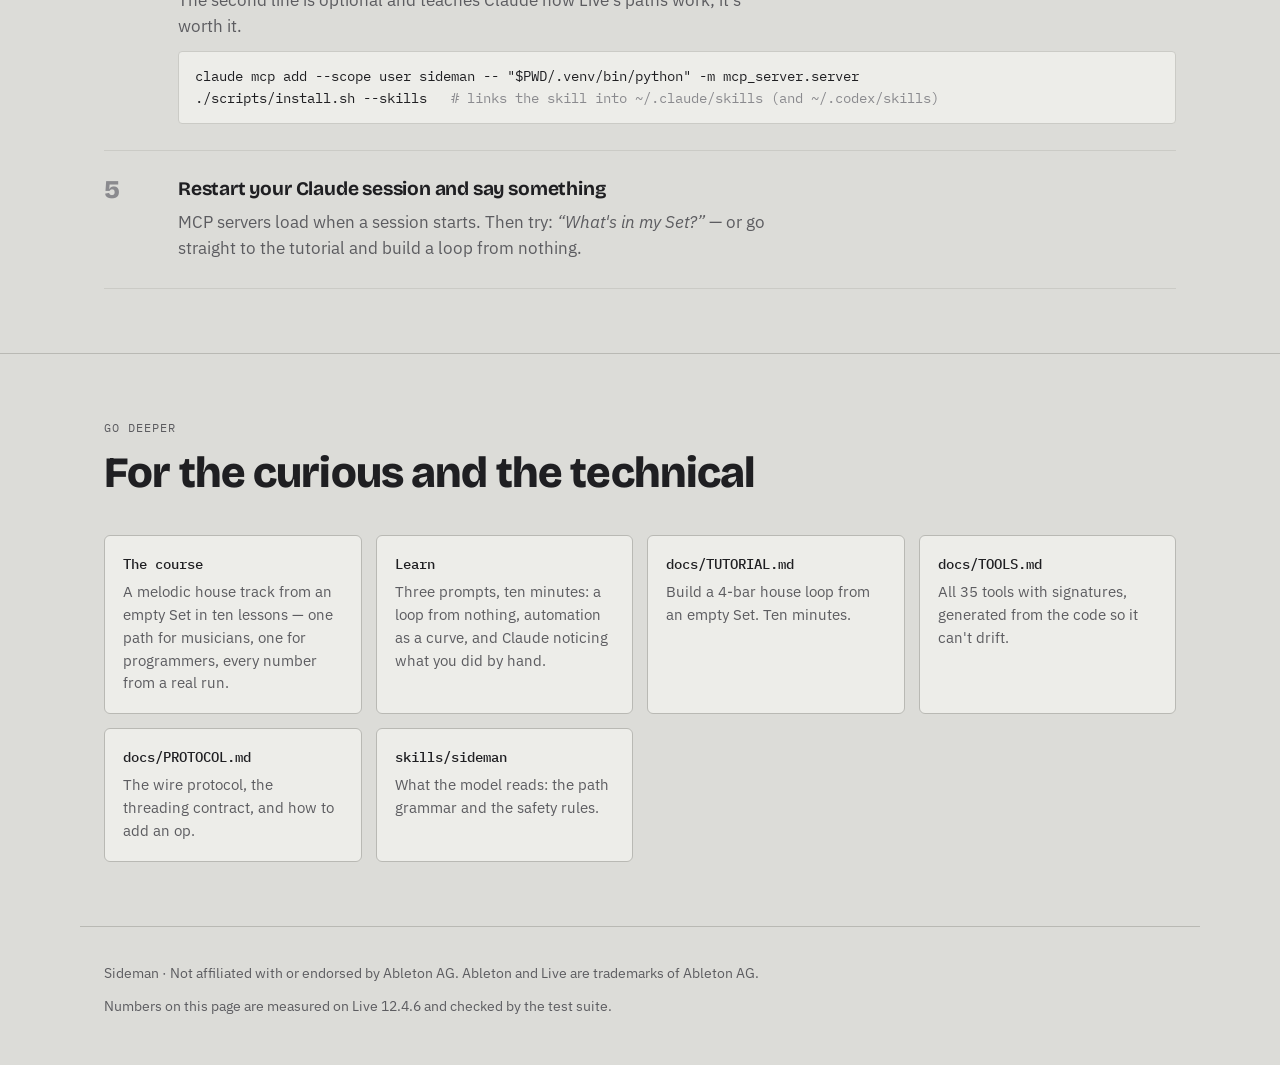
==== commit a9b04122: "sample_compare, and hit= on sample_analyze sample_compare(a, b, hit_a, hit_b) profiles both through " ====
--- a/site/index.html
+++ b/site/index.html
@@ -705,7 +705,7 @@
       </a>
       <a class="doc" href="https://github.com/slegroux/sideman/blob/main/docs/TOOLS.md">
         <span class="t">docs/TOOLS.md</span>
-        <span class="s">All 34 tools with signatures, generated from the code so it can't drift.</span>
+        <span class="s">All 35 tools with signatures, generated from the code so it can't drift.</span>
       </a>
       <a class="doc" href="https://github.com/slegroux/sideman/blob/main/docs/PROTOCOL.md">
         <span class="t">docs/PROTOCOL.md</span>
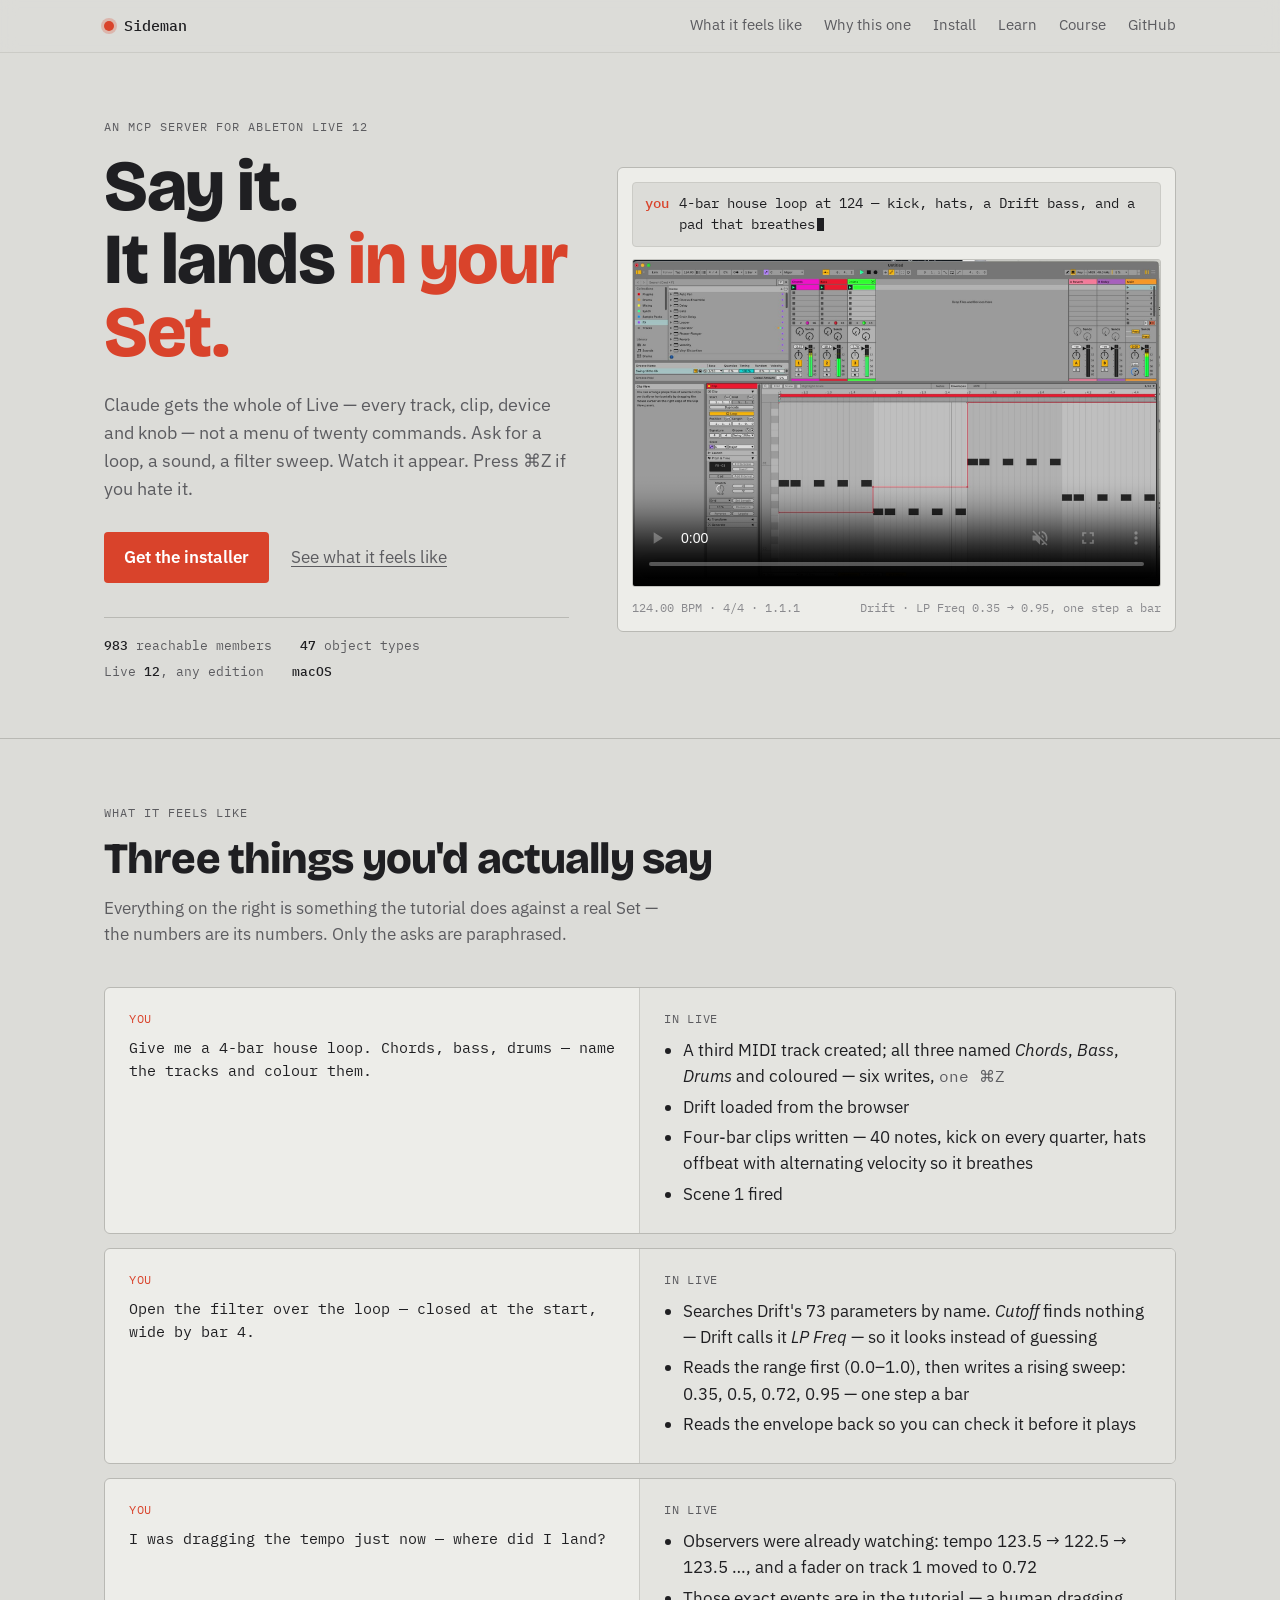
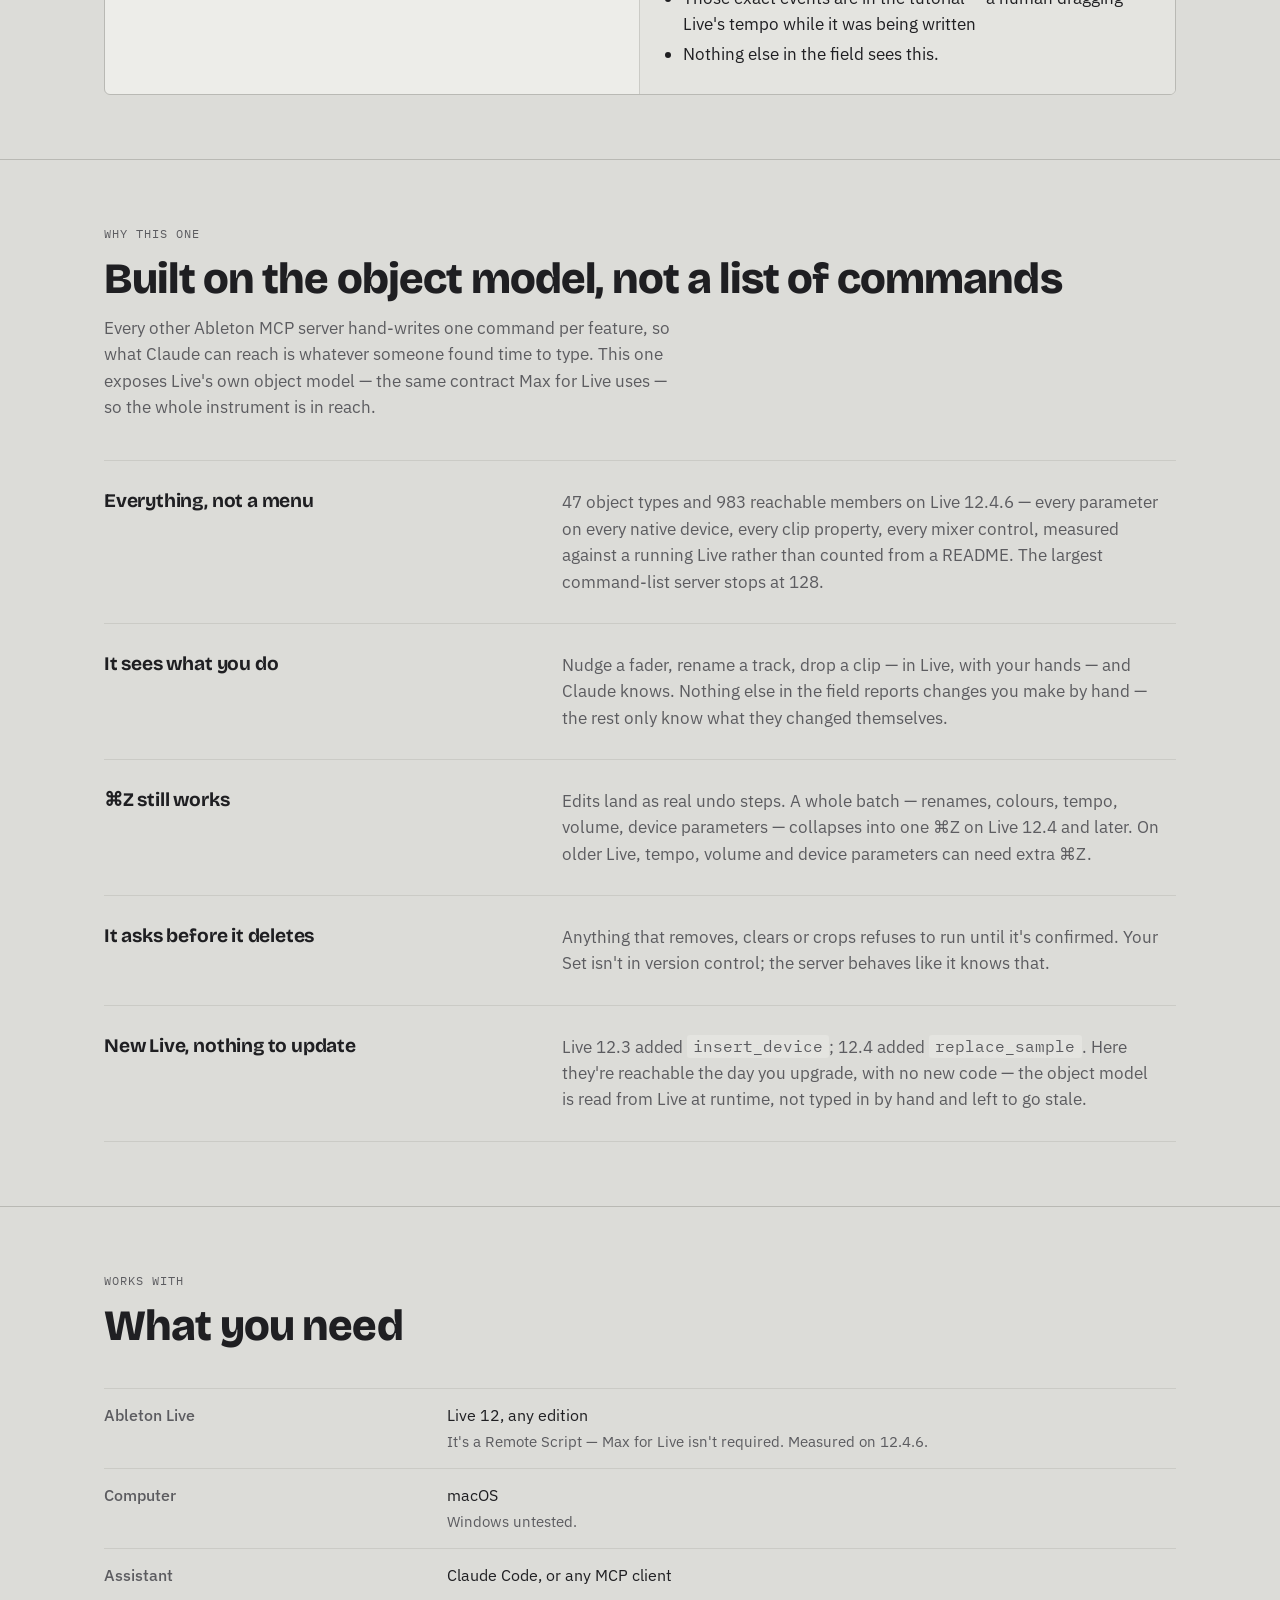
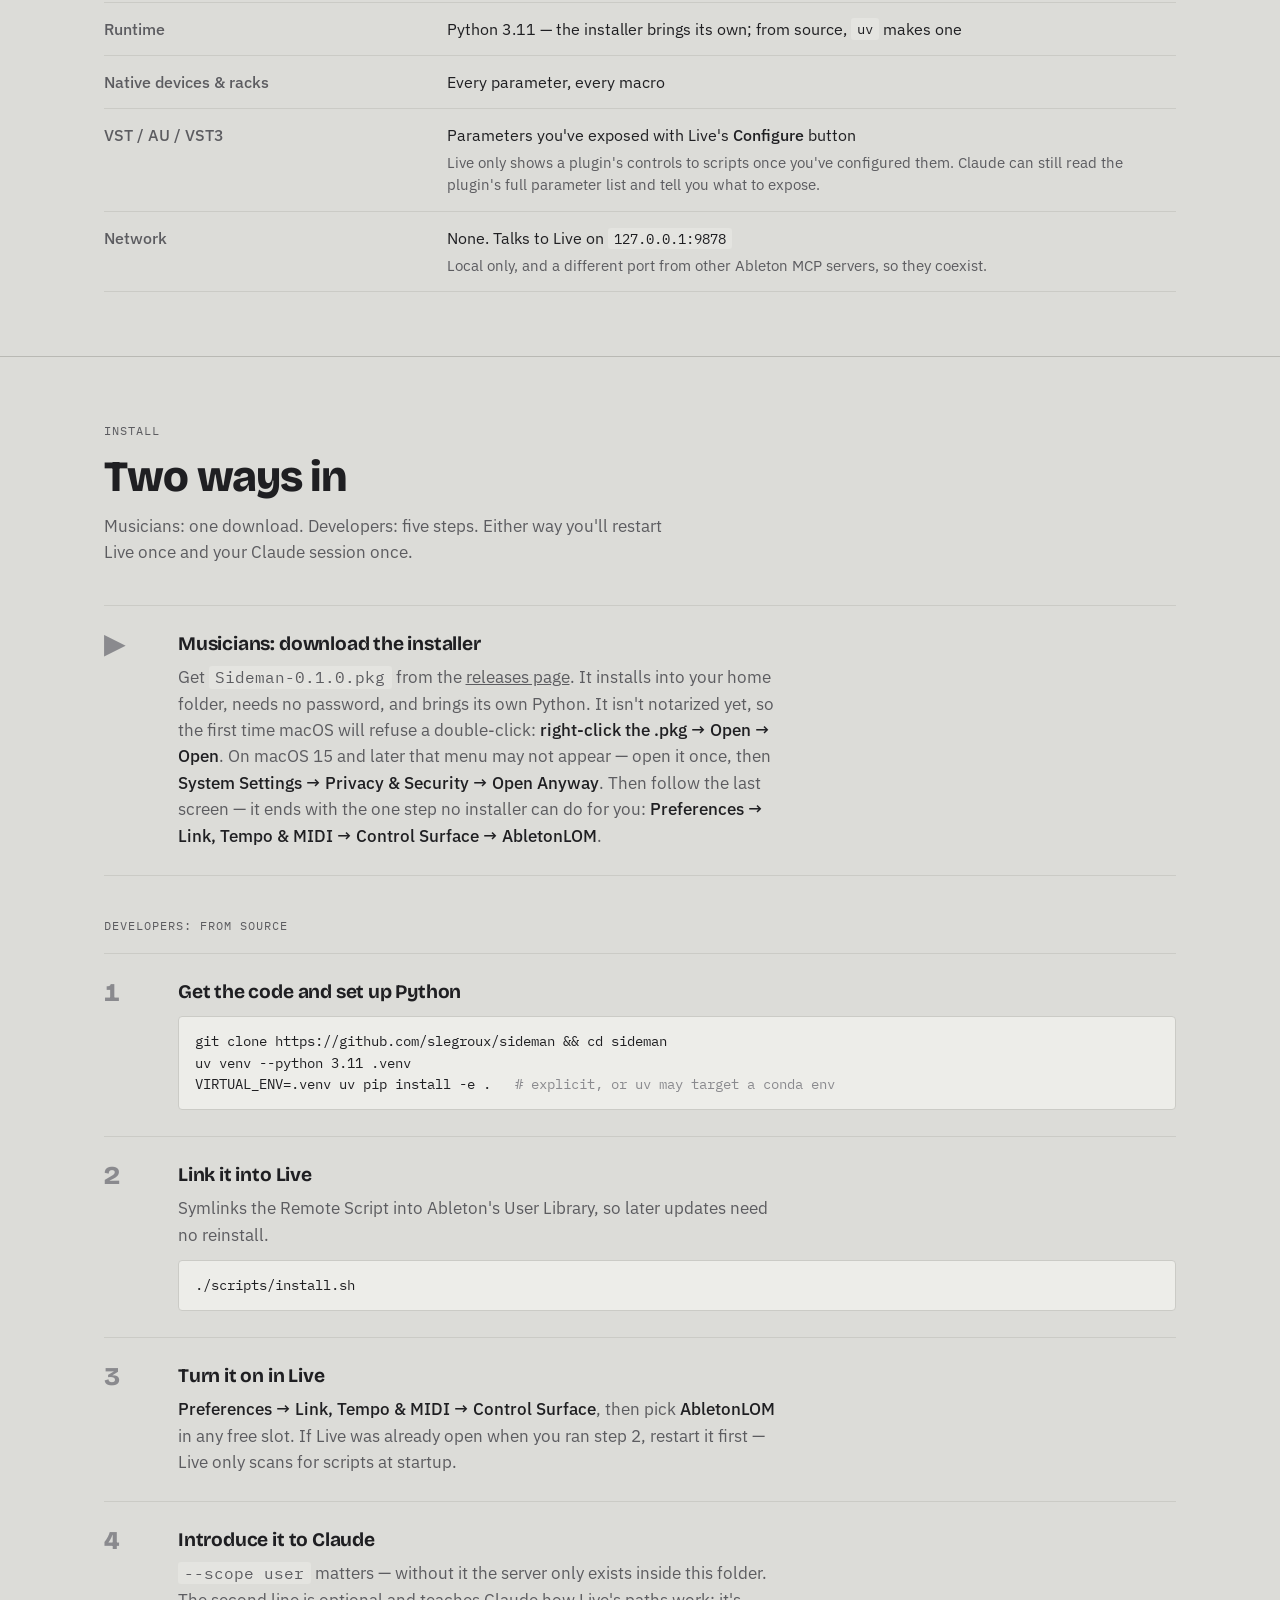
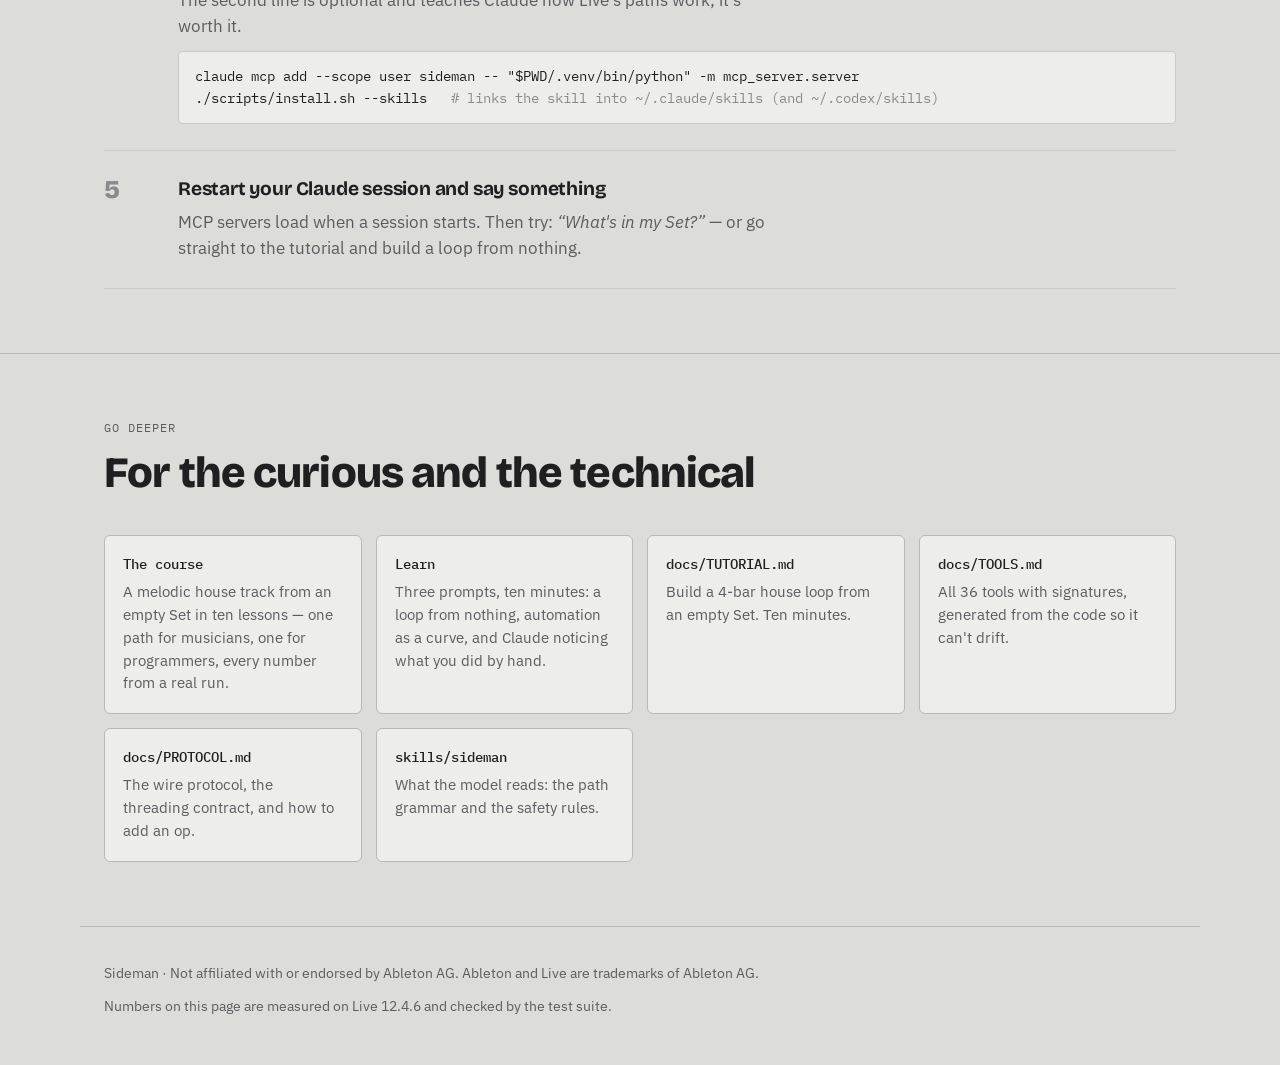
==== commit 5aff4dd8: "mcp: reference_profile tool; mix_report takes a profile as reference Tool count 35 -> 36 in README, " ====
--- a/site/index.html
+++ b/site/index.html
@@ -705,7 +705,7 @@
       </a>
       <a class="doc" href="https://github.com/slegroux/sideman/blob/main/docs/TOOLS.md">
         <span class="t">docs/TOOLS.md</span>
-        <span class="s">All 35 tools with signatures, generated from the code so it can't drift.</span>
+        <span class="s">All 36 tools with signatures, generated from the code so it can't drift.</span>
       </a>
       <a class="doc" href="https://github.com/slegroux/sideman/blob/main/docs/PROTOCOL.md">
         <span class="t">docs/PROTOCOL.md</span>
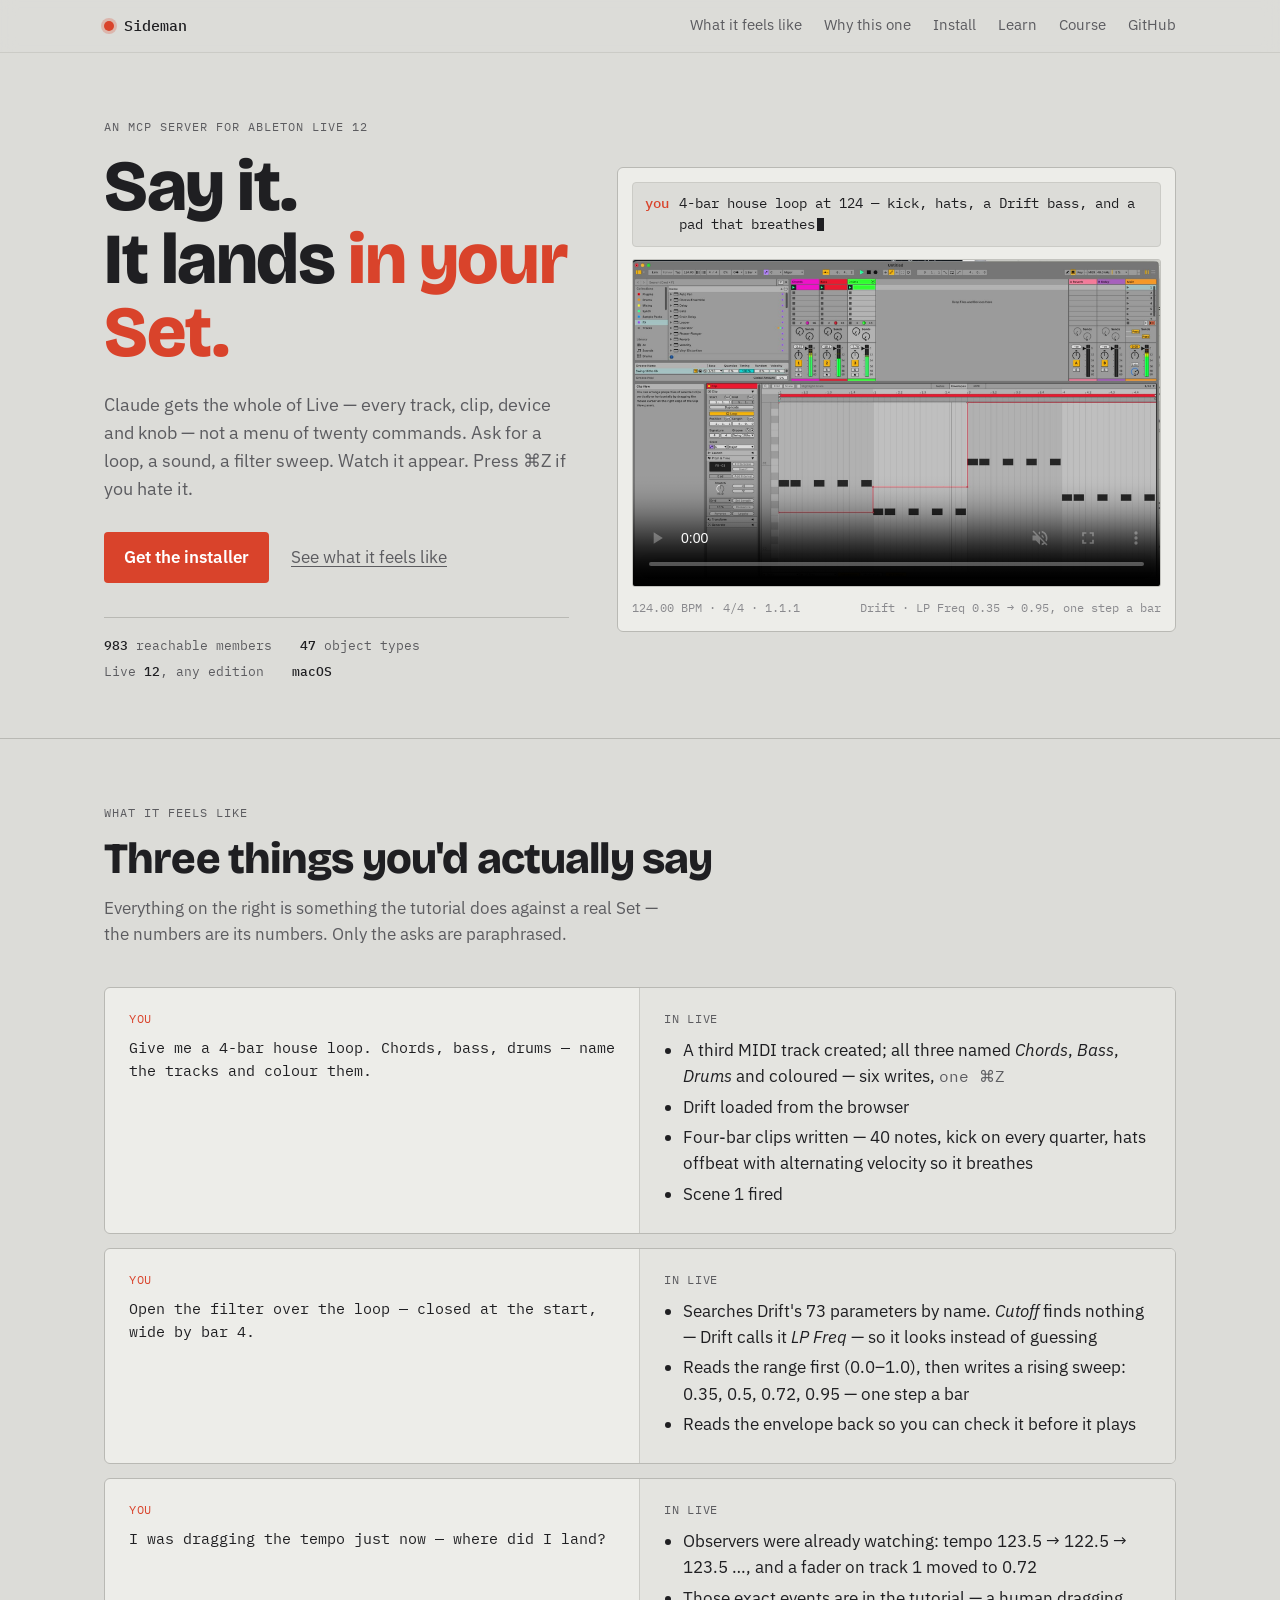
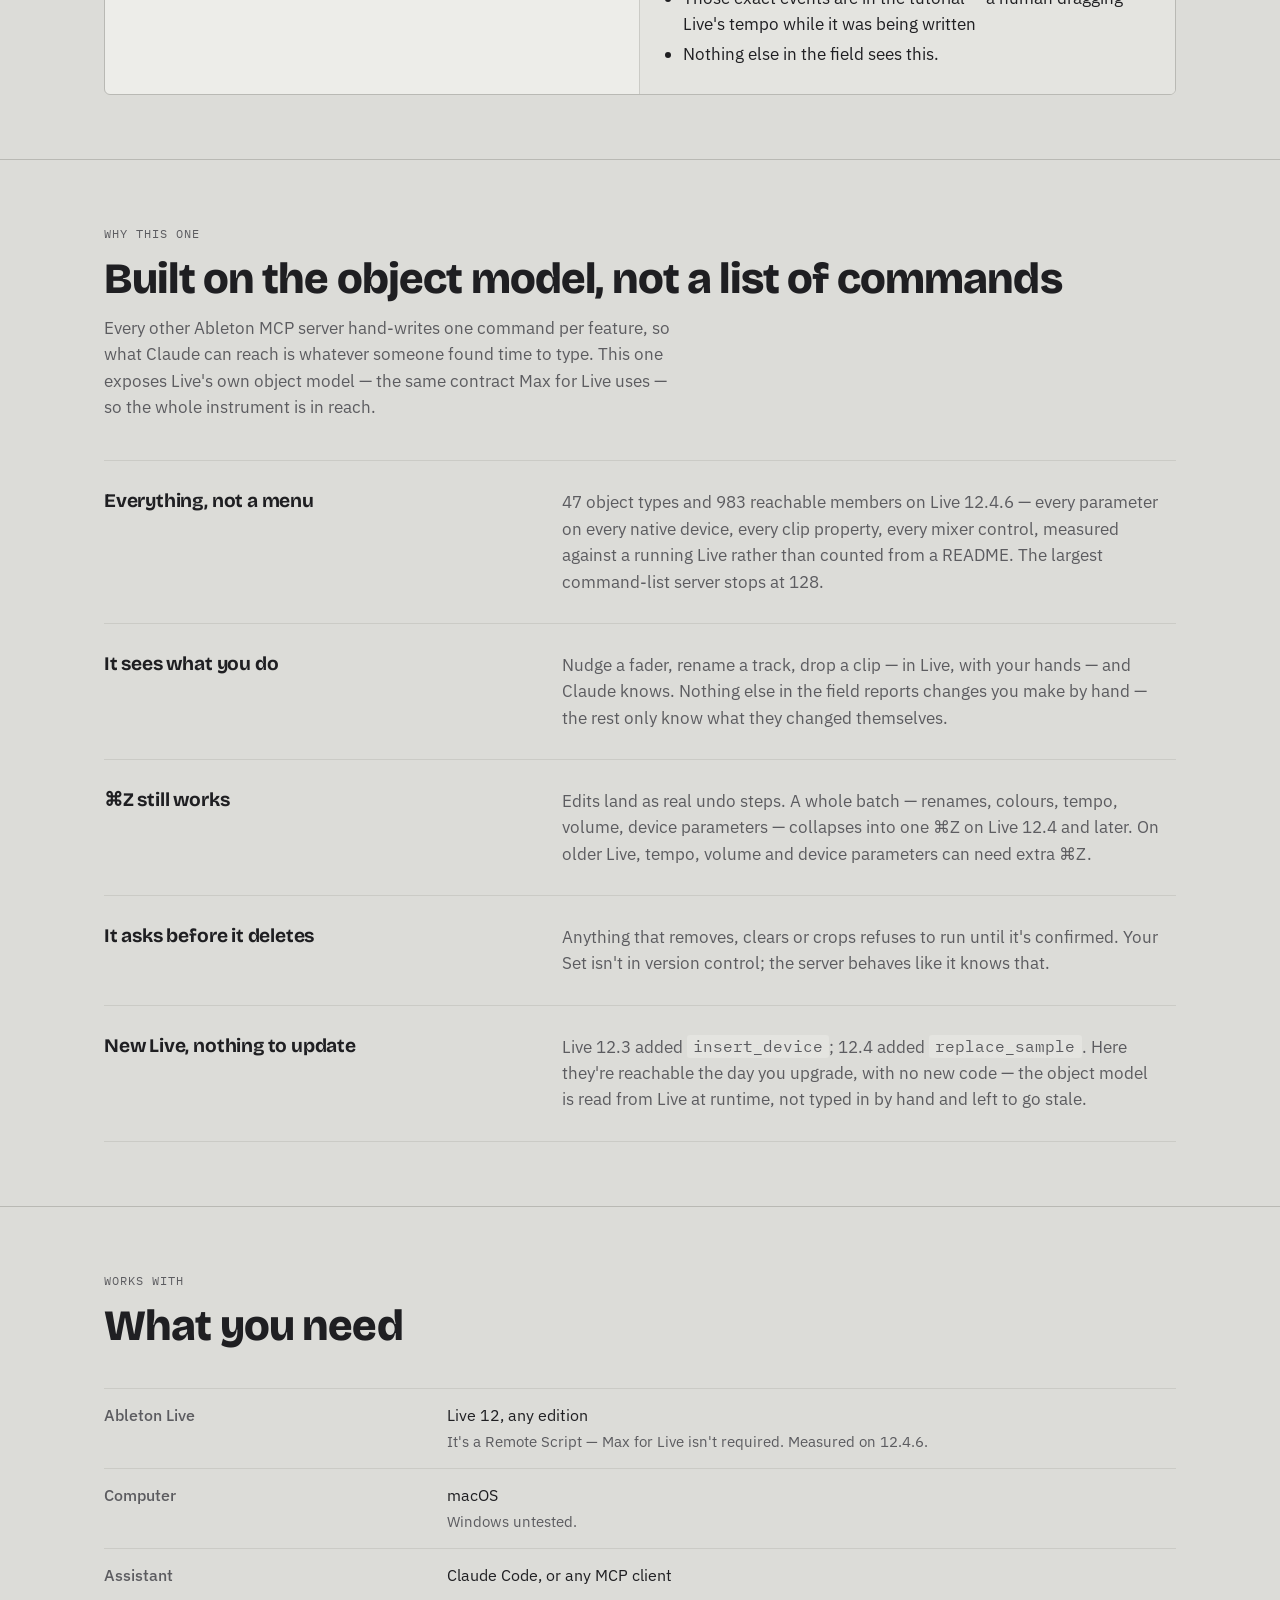
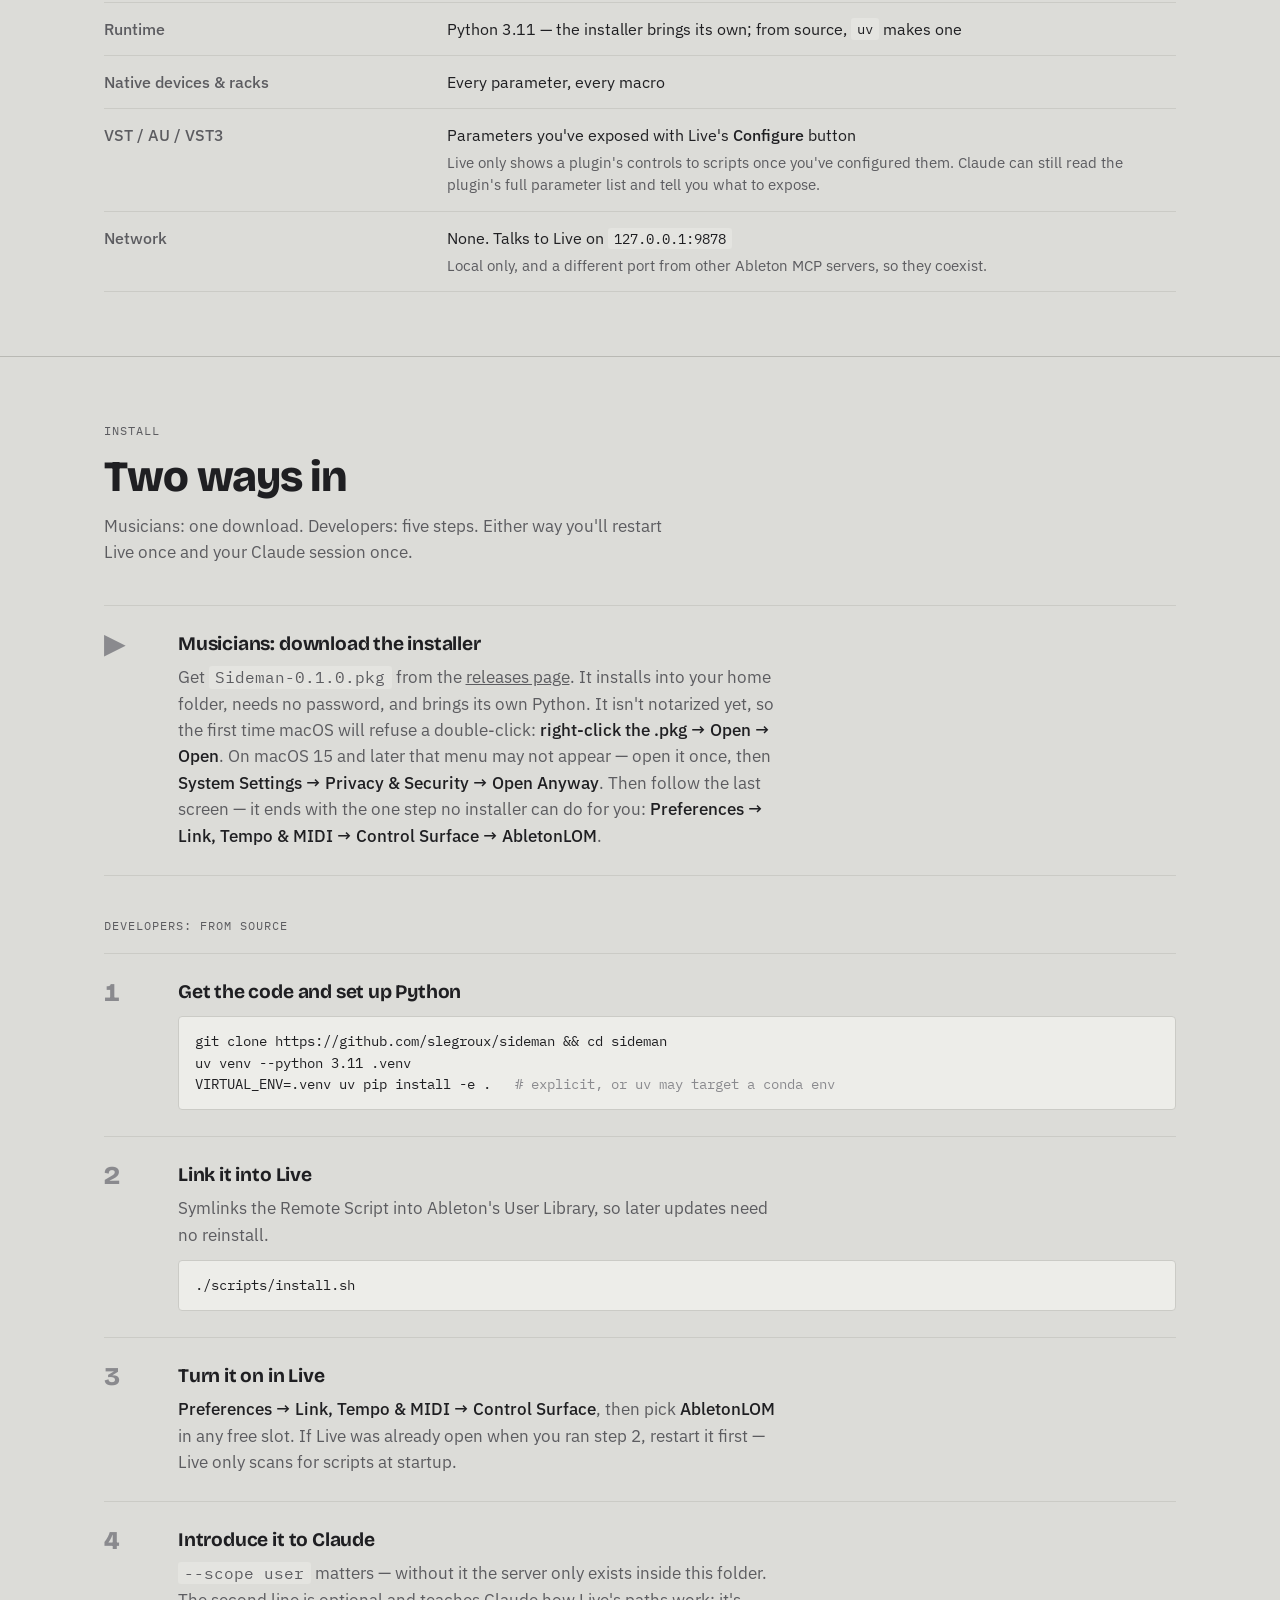
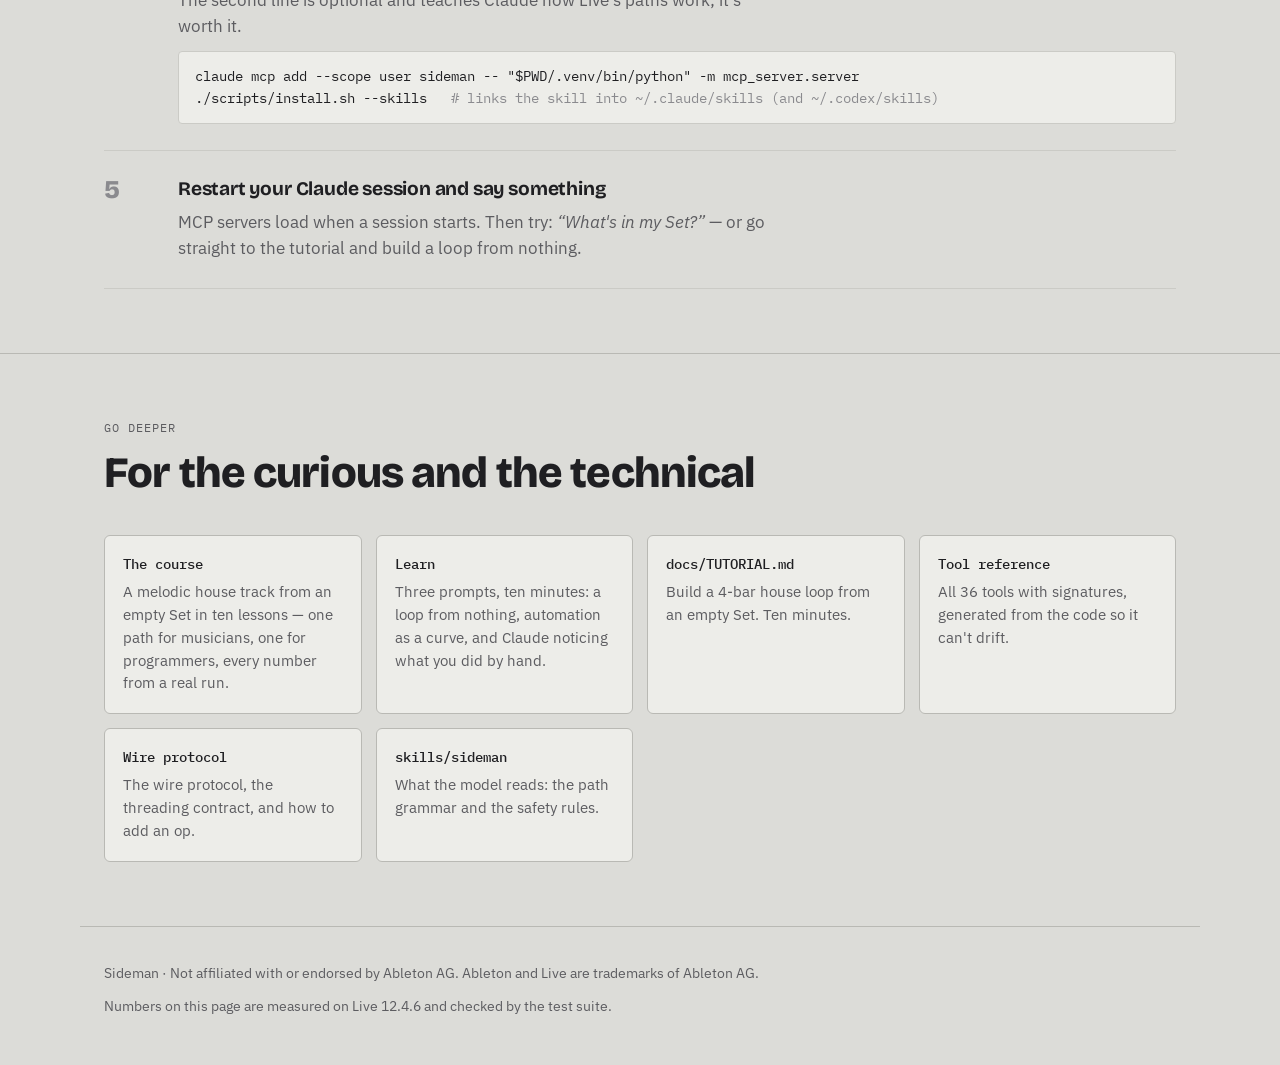
==== commit 362b84e0: "site: search and share metadata for the landing page and the Learn book The landing page's title was" ====
--- a/site/index.html
+++ b/site/index.html
@@ -3,8 +3,41 @@
 <head>
 <meta charset="utf-8">
 <meta name="viewport" content="width=device-width, initial-scale=1, viewport-fit=cover">
-<title>Sideman</title>
+<title>Sideman — Ableton Live MCP server for Claude</title>
 <meta name="description" content="An MCP server that gives Claude the whole of Ableton Live 12 — every track, clip, device and parameter — so you can build, tweak and undo by talking.">
+<link rel="canonical" href="https://slegroux.github.io/sideman/">
+<meta property="og:type" content="website">
+<meta property="og:site_name" content="Sideman">
+<meta property="og:url" content="https://slegroux.github.io/sideman/">
+<meta property="og:title" content="Sideman — Ableton Live MCP server for Claude">
+<meta property="og:description" content="Claude gets the whole of Ableton Live 12 — every track, clip, device and knob. Ask for a loop, a sound, a filter sweep. Watch it appear.">
+<meta property="og:image" content="https://slegroux.github.io/sideman/og.jpg">
+<meta property="og:image:width" content="1200">
+<meta property="og:image:height" content="628">
+<meta property="og:image:alt" content="Ableton Live's clip view with a filter envelope that Sideman wrote, one step a bar">
+<meta property="og:video" content="https://slegroux.github.io/sideman/demo.mp4">
+<meta property="og:video:type" content="video/mp4">
+<meta name="twitter:card" content="summary_large_image">
+<meta name="twitter:title" content="Sideman — Ableton Live MCP server for Claude">
+<meta name="twitter:description" content="Claude gets the whole of Ableton Live 12 — every track, clip, device and knob. Ask for a loop, a sound, a filter sweep. Watch it appear.">
+<meta name="twitter:image" content="https://slegroux.github.io/sideman/og.jpg">
+<script type="application/ld+json">
+{
+  "@context": "https://schema.org",
+  "@type": "SoftwareApplication",
+  "name": "Sideman",
+  "description": "An MCP server that gives Claude and other MCP clients the whole Ableton Live 12 object model: tracks, clips, MIDI notes, devices, parameters, automation envelopes and observers.",
+  "url": "https://slegroux.github.io/sideman/",
+  "image": "https://slegroux.github.io/sideman/og.jpg",
+  "applicationCategory": "MultimediaApplication",
+  "applicationSubCategory": "Music production",
+  "operatingSystem": "macOS",
+  "softwareRequirements": "Ableton Live 12",
+  "license": "https://www.gnu.org/licenses/gpl-3.0.html",
+  "sameAs": "https://github.com/slegroux/sideman",
+  "offers": { "@type": "Offer", "price": "0", "priceCurrency": "USD" }
+}
+</script>
 <link rel="preconnect" href="https://fonts.googleapis.com">
 <link rel="preconnect" href="https://fonts.gstatic.com" crossorigin>
 <link rel="stylesheet" href="https://fonts.googleapis.com/css2?family=Bricolage+Grotesque:opsz,wght@12..96,500;12..96,700;12..96,800&family=IBM+Plex+Sans:wght@400;500;600&family=IBM+Plex+Mono:wght@400;500&display=swap">
@@ -703,12 +736,12 @@
         <span class="t">docs/TUTORIAL.md</span>
         <span class="s">Build a 4-bar house loop from an empty Set. Ten minutes.</span>
       </a>
-      <a class="doc" href="https://github.com/slegroux/sideman/blob/main/docs/TOOLS.md">
-        <span class="t">docs/TOOLS.md</span>
+      <a class="doc" href="learn/TOOLS.html">
+        <span class="t">Tool reference</span>
         <span class="s">All 36 tools with signatures, generated from the code so it can't drift.</span>
       </a>
-      <a class="doc" href="https://github.com/slegroux/sideman/blob/main/docs/PROTOCOL.md">
-        <span class="t">docs/PROTOCOL.md</span>
+      <a class="doc" href="learn/PROTOCOL.html">
+        <span class="t">Wire protocol</span>
         <span class="s">The wire protocol, the threading contract, and how to add an op.</span>
       </a>
       <a class="doc" href="https://github.com/slegroux/sideman/blob/main/skills/sideman/SKILL.md">
